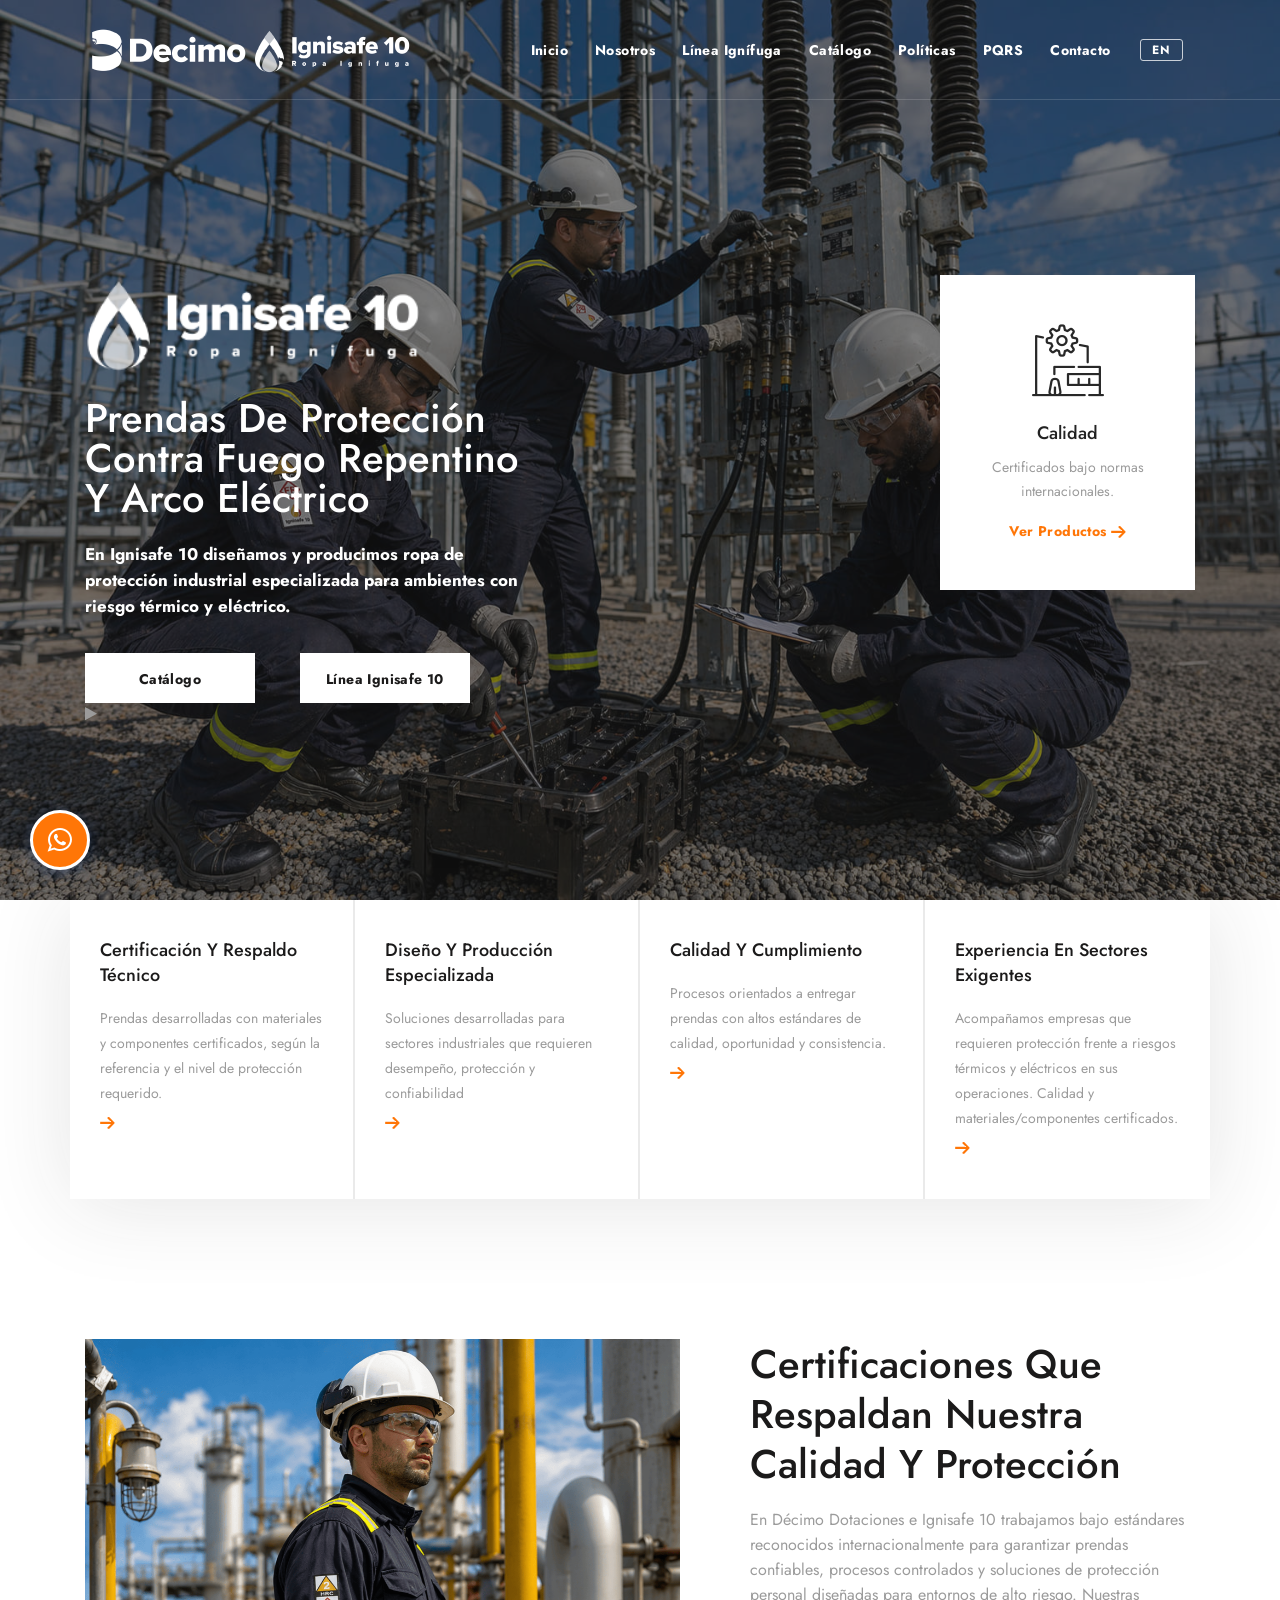
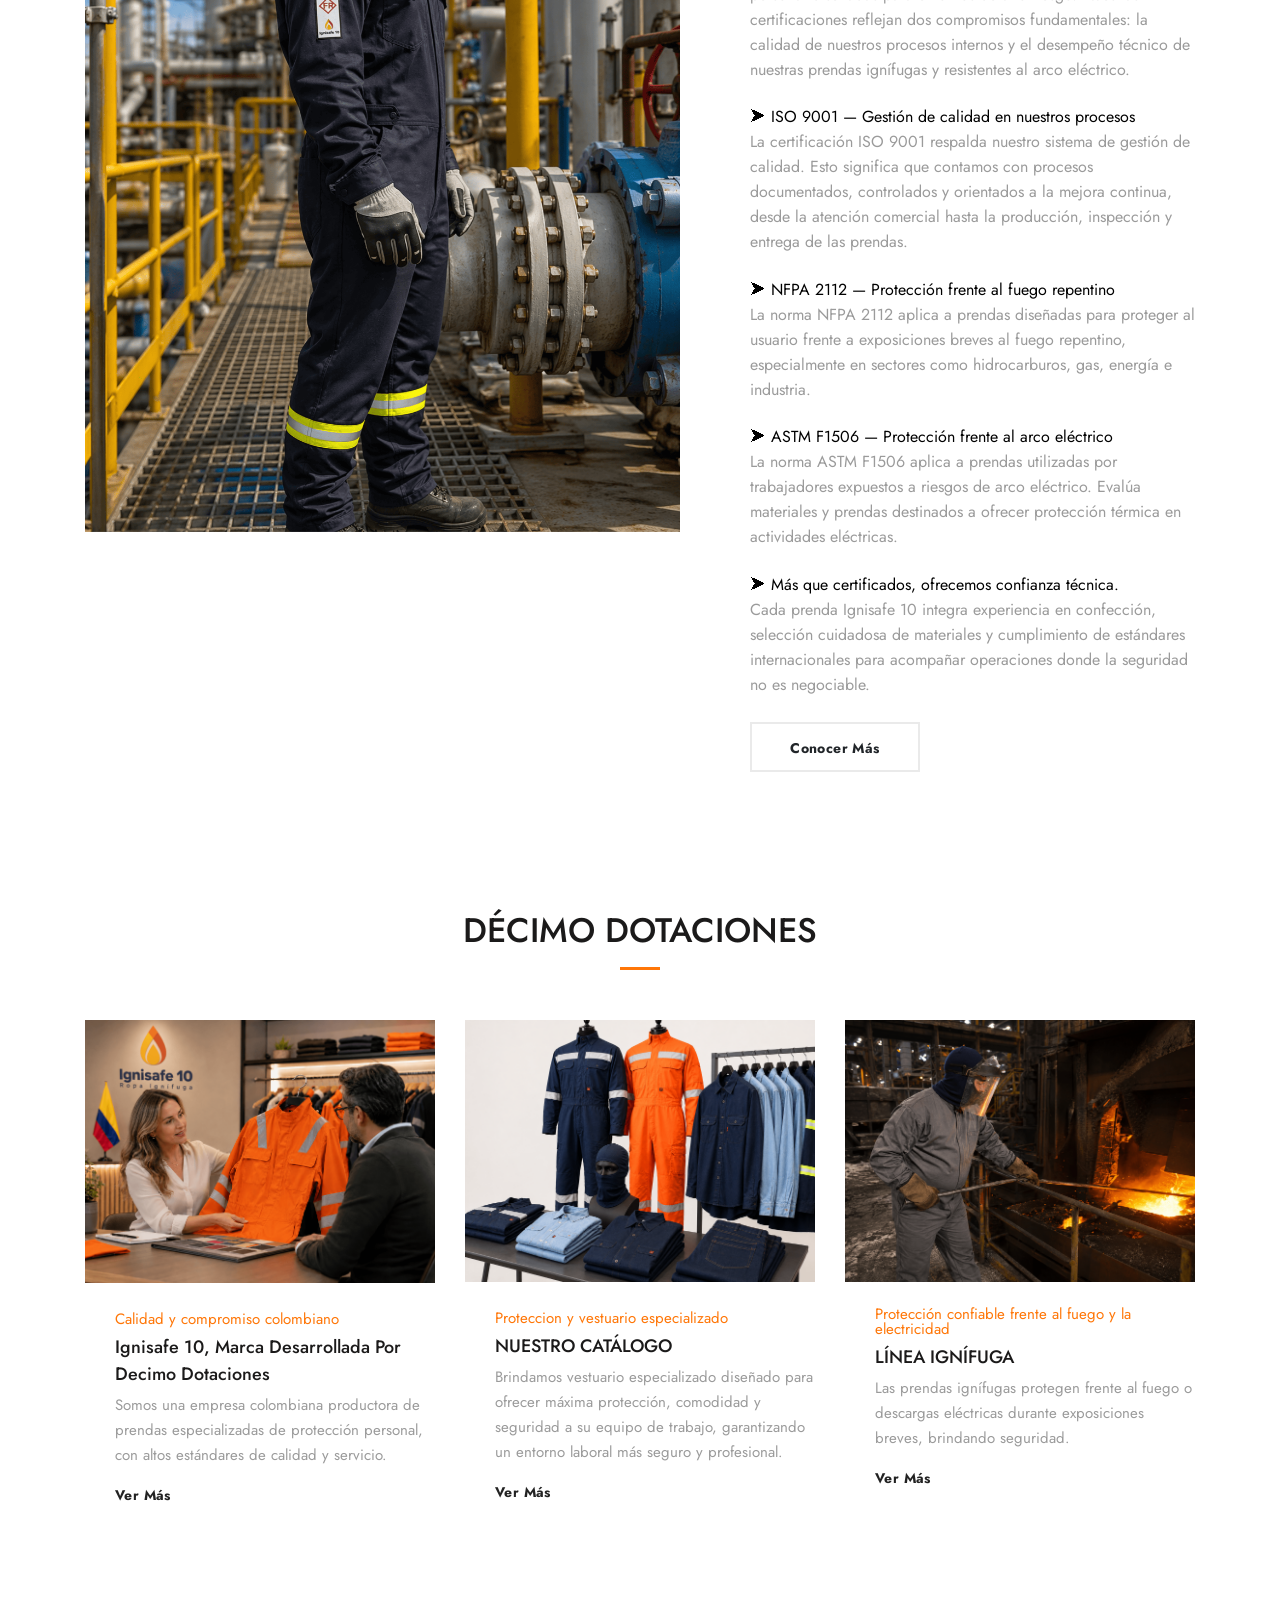
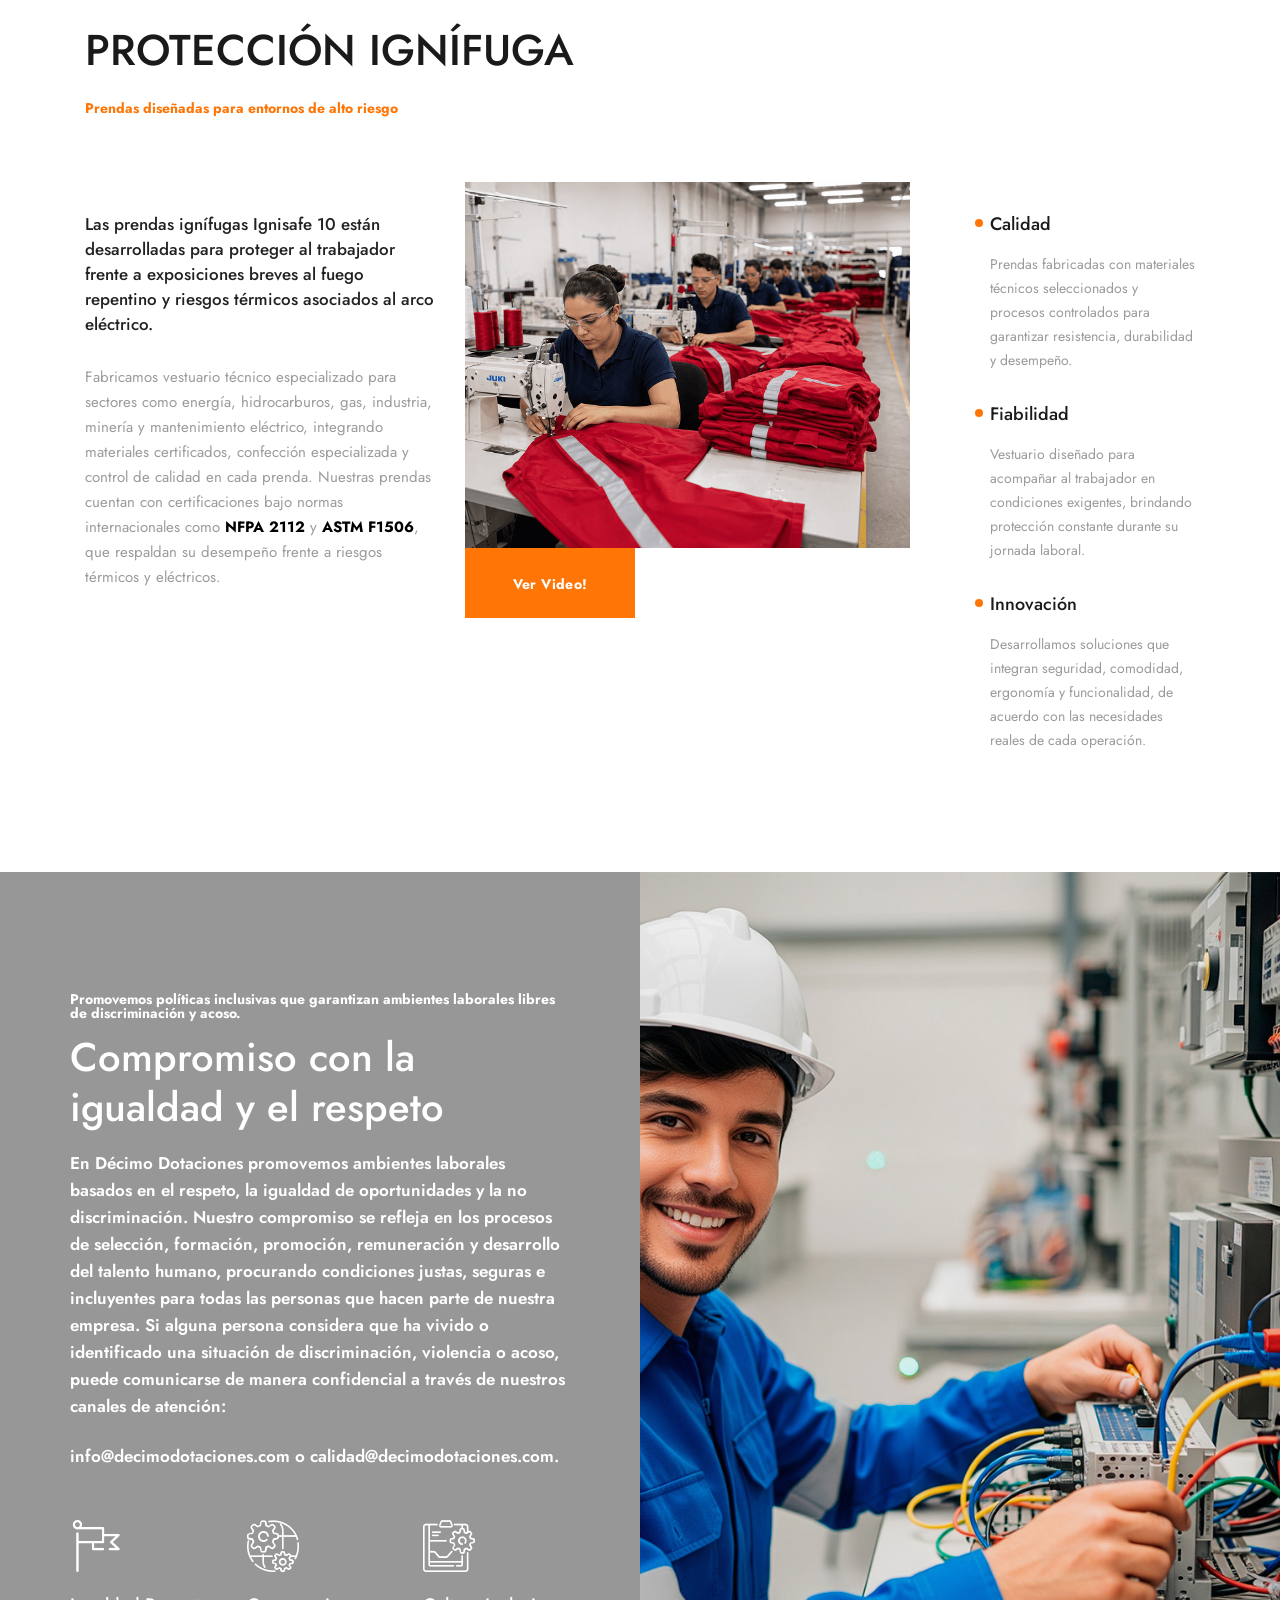
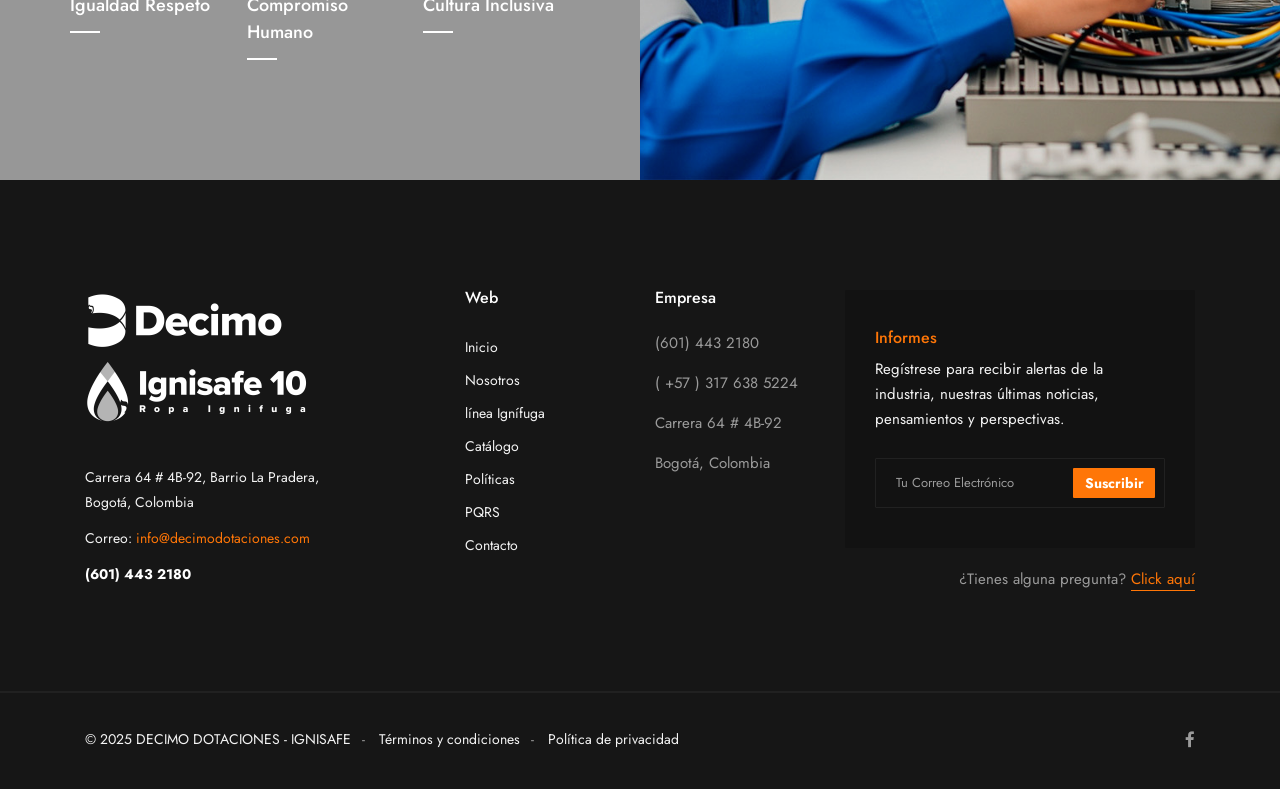
==== index.html @ 47977b0b "first element" ====
<!DOCTYPE html>
<html lang="es">

<head>
  <meta charset="UTF-8" />
  <meta name="viewport" content="width=device-width, initial-scale=1.0" />
  <meta http-equiv="X-UA-Compatible" content="ie=edge" />
  <meta name="description" content="Industic - Factory and Manufacturing Html Template">
  <link href="assets/images/favicon/favicon.png" rel="icon">
  <title>Décimo Dotaciones - Inicio</title>
  <link rel="stylesheet"
    href="https://fonts.googleapis.com/css?family=Roboto:400,500,700%7cRubik:400,500,700&display=swap">
  <link rel="stylesheet" href="assets/css/libraries.css">
  <link rel="stylesheet" href="assets/css/style.css">
</head>

<body>
  <div class="wrapper">
    <!-- =========================
        Header
    =========================== -->
    <header id="header" class="header header-transparent">
      <nav class="navbar navbar-expand-lg sticky-navbar">
        <div class="container">
          <a class="navbar-brand" href="index.html">
            <img src="assets/images/logo/logo-light.png" class="logo-light" alt="logo">
            <img src="assets/images/logo/logo-dark.png" class="logo-dark" alt="logo">
          </a>
          <button class="navbar-toggler" type="button">
            <span class="menu-lines"><span></span></span>
          </button>
          <div class="collapse navbar-collapse" id="mainNavigation">
            <ul class="navbar-nav ml-auto">
              <li class="nav__item">
                <a href="index.html" class="nav__item-link" data-i18n="nav.home">Inicio</a>
              </li>
              <li class="nav__item">
                <a href="nosotros.html" class="nav__item-link" data-i18n="nav.about">Nosotros</a>
              </li>
              <li class="nav__item">
                <a href="linea-ignifuga.html" class="nav__item-link" data-i18n="nav.flame">línea Ignífuga</a>
              </li>
              <li class="nav__item">
                <a href="catalogo.html" class="nav__item-link" data-i18n="nav.catalog">Catálogo</a>
              </li>
              <li class="nav__item">
                <a href="politicas-empresariales.html" class="nav__item-link" data-i18n="nav.policies">Políticas</a>
              </li>
              <li class="nav__item">
                <a href="https://docs.google.com/forms/d/e/1FAIpQLSfFGwjCG1T_JQYt4kFtrGWhm8Ot8-St2_dMyABzKSEfCnntng/viewform"
                  class="nav__item-link" target="_blank">PQRS</a>
              </li>
              <li class="nav__item">
                <a href="contacto.html" class="nav__item-link" data-i18n="nav.contact">Contacto</a>
              </li>
            </ul><!-- /.navbar-nav -->
            <div class="navbar-modules">
              <ul class="list-unstyled d-flex align-items-center modules__btns-list">
                <li class="lang-switcher">
                  <button class="btn-lang" id="langBtnEn" onclick="setLang('en')">EN</button>
                  <button class="btn-lang" id="langBtnEs" onclick="setLang('es')">ES</button>
                </li>
              </ul><!-- /.modules-wrapper -->
            </div><!-- /.navbar-modules -->
          </div><!-- /.navbar-collapse -->
        </div><!-- /.container -->
      </nav><!-- /.navabr -->
    </header><!-- /.Header -->

    <!-- ============================
        Slider
    ============================== -->
    <section id="slider1" class="slider slider-1">
      <div class="carousel owl-carousel carousel-arrows" data-slide="1" data-slide-md="1" data-slide-sm="1"
        data-autoplay="true" data-nav="true" data-dots="false" data-space="0" data-loop="true" data-speed="3000"
        data-transition="fade" data-animate-out="fadeOut" data-animate-in="fadeIn">
        <div class="slide-item align-v-h bg-overlay">
          <div class="bg-img"><img src="assets/images/page-titles/fondosweb-02.jpg.jpeg" alt="slide img"></div>
          <div class="container">
            <div class="row">
              <div class="col-sm-12 col-md-12 col-lg-8 col-xl-5">
                <img src="assets/images/logo/ignisafe-light.png"
                  style="width: 90%; height: auto; margin-bottom: 20px; margin-left: -30px;">
                <div class="slide__content">
                  <h2 class="slide__title" style="font-size:40px; line-height: 40px;" data-i18n="index.slide1.title">
                    Prendas de protección contra fuego repentino y arco eléctrico</h2>
                  <p class="slide__desc" data-i18n="index.slide1.desc">En Ignisafe 10 diseñamos y producimos ropa de
                    protección industrial especializada para ambientes con riesgo térmico y eléctrico.</p>
                  <a href="catalogo.html" class="btn btn__white mr-40" data-i18n="index.slide1.catalog">Ver Catálogo</a>
                  <a href="linea-ignifuga.html" class="btn btn__white mr-40" data-i18n="">línea Ignisafe 10</a>
                  <div class="video__player">
                    <span class="video__player-animation"></span>
                    <span class="video__player-animation video__player-animation-2"></span>
                    <span class="video__player-animation video__player-animation-3"></span>
                    <i class="fa fa-play"></i>
                  </div>
                  </a>
                </div><!-- /.slide-content -->
              </div><!-- /.col-xl-5 -->
              <div class="col-sm-12 col-md-12 col-lg-4 col-xl-3 offset-xl-4">
                <div class="slider__panel d-none d-lg-block">
                  <div class="slider__panel-icon">
                    <i class="icon-manufacturing-plant"></i>
                  </div>
                  <h3 class="slider__panel-title" data-i18n="index.slide1.panel.title">Calidad</h3>
                  <p class="slider__panel-desc" data-i18n="index.slide1.panel.desc">Certificados bajo normas
                    internacionales.
                  </p>
                  <a href="catalogo.html" class="btn btn__primary btn__link">
                    <span data-i18n="index.slide1.panel.btn">Ver Productos</span>
                    <i class="icon-arrow-right2"></i>
                  </a>
                </div><!-- /.slider-panel -->
              </div><!-- /.col-xl-5 -->
            </div><!-- /.row -->
          </div><!-- /.container -->
        </div><!-- /.slide-item -->
        <div class="slide-item align-v-h bg-overlay">
          <div class="bg-img"><img src="assets/images/sliders/2.jpeg" alt="slide img"></div>
          <div class="container">
            <div class="row">
              <div class="col-sm-12 col-md-12 col-lg-8 col-xl-5">
                <div class="slide__content">
                  <h2 class="slide__title" style="font-size:40px; line-height: 40px;" data-i18n="index.slide2.title">
                    Ignisafe 10, marca especializada en protección industrial</h2>
                  <p class="slide__desc" data-i18n="index.slide2.desc">Décimo Dotaciones desarrolla, a través de
                    Ignisafe 10, prendas de protección contra fuego repentino y arco eléctrico para sectores
                    industriales de alta exigencia. (Prendas certificadas para entornos de alto riesgo, la combinación
                    ideal entre confort y protección.)</p>
                  <a href="catalogo.html" class="btn btn__white mr-40" data-i18n="index.slide2.catalog">Catálogo</a>
                </div><!-- /.slide-content -->
              </div><!-- /.col-xl-5 -->
              <div class="col-sm-12 col-md-12 col-lg-4 col-xl-3 offset-xl-4">
                <div class="slider__panel d-none d-lg-block">
                  <div class="slider__panel-icon">
                    <i class="icon-wheel"></i>
                  </div>
                  <h3 class="slider__panel-title" data-i18n="index.slide2.panel.title">Normativas</h3>
                  <p class="slider__panel-desc" data-i18n="index.slide2.panel.desc">NFPA 2112, NFPA 2113 y ASTM F1506.
                  </p>
                  <a href="nosotros.html" class="btn btn__primary btn__link">
                    <span data-i18n="index.slide2.panel.btn">Conocer Más</span>
                    <i class="icon-arrow-right2"></i>
                  </a>
                </div><!-- /.slider-panel -->
              </div><!-- /.col-xl-5 -->
            </div><!-- /.row -->
          </div><!-- /.container -->
        </div><!-- /.slide-item -->
        <div class="slide-item align-v-h bg-overlay">
          <div class="bg-img"><img src="assets/images/sliders/3.jpeg" alt="slide img"></div>
          <div class="container">
            <div class="row">
              <div class="col-sm-12 col-md-12 col-lg-8 col-xl-5">
                <div class="slide__content">
                  <h2 class="slide__title" style="font-size:40px; line-height: 40px; text-transform: none;"
                    data-i18n="index.slide3.title">Protección certificada, diseño especializado, calidad y confianza
                  </h2>
                  <p class="slide__desc" data-i18n="index.slide3.desc">Desarrollamos prendas de protección industrial
                    con enfoque en seguridad, confort, durabilidad y cumplimiento para operaciones con riesgo térmico y
                    eléctrico.</p>
                  <a href="catalogo.html" class="btn btn__primary mr-40" data-i18n="index.slide3.catalog">Catálogo</a>
                </div><!-- /.slide-content -->
              </div><!-- /.col-xl-5 -->
              <div class="col-sm-12 col-md-12 col-lg-4 col-xl-3 offset-xl-4">
                <div class="slider__panel d-none d-lg-block">
                  <div class="slider__panel-icon">
                    <i class="icon-container"></i>
                  </div>
                  <h3 class="slider__panel-title" data-i18n="index.slide3.panel.title">Confort</h3>
                  <p class="slider__panel-desc" data-i18n="index.slide3.panel.desc">Seguridad y comodidad en cada uso
                  </p>
                  <a href="catalogo.html" class="btn btn__primary btn__link">
                    <span data-i18n="index.slide3.panel.btn">Ver Productos</span>
                    <i class="icon-arrow-right2"></i>
                  </a>
                </div><!-- /.slider-panel -->
              </div><!-- /.col-xl-5 -->
            </div><!-- /.row -->
          </div><!-- /.container -->
        </div><!-- /.slide-item -->
      </div><!-- /.carousel -->
    </section><!-- /.slider -->

    <!-- ===========================
      Features Layout 2
    ============================= -->
    <section id="featuresLayout2" class="features features-Layout2 pt-0 pb-120">
      <div class="container">
        <div class="row features-wrap">
          <!-- feature item #1 -->
          <div class="col-sm-12 col-md-6 col-lg-3 feature-item">
            <div class="feature__content">
              <h4 class="feature__title" data-i18n="index.feat1.title">Certificación y respaldo técnico</h4>
              <p class="feature__desc" data-i18n="index.feat1.desc">Prendas desarrolladas con materiales y componentes
                certificados, según la referencia y el nivel de protección requerido.</p>
              <a href="catalogo.html" class="feature__link"> <i class="icon-arrow-right2"></i></a>
            </div><!-- /.feature-content -->
          </div><!-- /.col-lg-3 -->
          <!-- feature item #2 -->
          <div class="col-sm-12 col-md-6 col-lg-3 feature-item">
            <div class="feature__content">
              <h4 class="feature__title" data-i18n="index.feat2.title">Diseño y producción especializada</h4>
              <p class="feature__desc" data-i18n="index.feat2.desc">Soluciones desarrolladas para sectores industriales
                que requieren desempeño, protección y confiabilidad.</p>
              <a href="catalogo.html" class="feature__link"> <i class="icon-arrow-right2"></i></a>
            </div><!-- /.feature-content -->
          </div><!-- /.col-lg-3 -->
          <!-- feature item #3 -->
          <div class="col-sm-12 col-md-6 col-lg-3 feature-item">
            <div class="feature__content">
              <h4 class="feature__title" data-i18n="index.feat3.title">Calidad y cumplimiento</h4>
              <p class="feature__desc" data-i18n="index.feat3.desc">Procesos orientados a entregar prendas con altos
                estándares de calidad, oportunidad y consistencia.</p>
              <a href="catalogo.html" class="feature__link"> <i class="icon-arrow-right2"></i></a>
            </div><!-- /.feature-content -->
          </div><!-- /.col-lg-3 -->
          <!-- feature item #4 -->
          <div class="col-sm-12 col-md-6 col-lg-3 feature-item">
            <div class="feature__content">
              <h4 class="feature__title" data-i18n="index.feat4.title">Experiencia en sectores exigentes</h4>
              <p class="feature__desc" data-i18n="index.feat4.desc">Acompañamos empresas que requieren protección frente
                a riesgos térmicos y eléctricos en sus operaciones. Esto aterriza exactamente tu intención de resaltar
                experiencia, diseño especializado, calidad y materiales/componentes certificados.</p>
              <a href="catalogo.html" class="feature__link"> <i class="icon-arrow-right2"></i></a>
            </div><!-- /.feature-content -->
          </div><!-- /.col-lg-3 -->
        </div><!-- /.row -->
      </div><!-- /.container -->
    </section><!-- /.Features Layout 2 -->

    <!-- ========================
      About 1
    =========================== -->
    <section id="about1" class="about about-1 pt-20 pb-0">
      <div class="container">
        <div class="row">
          <div class="col-sm-12 col-md-12 col-lg-7">
            <div class="carousel-wrap">
              <div class="carousel owl-carousel carousel-arrows" data-slide="1" data-slide-md="1" data-slide-sm="1"
                data-autoplay="false" data-nav="false" data-dots="false" data-space="0" data-loop="false"
                data-speed="0">
                <img src="assets/images/about/1.png" alt="about img" class="img-fluid">
              </div><!-- /.carousel -->
            </div>
          </div><!-- /.col-lg-7 -->
          <div class="col-sm-12 col-md-12 col-lg-5">
            <div class="heading heading-2">
              <h2 class="heading__title">Certificaciones que respaldan nuestra calidad y protección</h2>
              <p class="heading__desc"> En Décimo Dotaciones e Ignisafe 10 trabajamos bajo estándares reconocidos
                internacionalmente para garantizar prendas confiables, procesos controlados y soluciones de protección
                personal diseñadas para entornos de alto riesgo.
                Nuestras certificaciones reflejan dos compromisos fundamentales:
                la calidad de nuestros procesos internos y el desempeño técnico de nuestras prendas ignífugas y
                resistentes al arco eléctrico.</p>
              <br>
              <b>
                <p class="heading__desc" style="color: black;">⮞ ISO 9001 — Gestión de calidad en nuestros procesos</p>
              </b>
              <p class="heading__desc">La certificación ISO 9001 respalda nuestro sistema de gestión de calidad. Esto
                significa que contamos con procesos documentados, controlados y orientados a la mejora continua, desde
                la atención comercial hasta la producción, inspección y entrega de las prendas.</p>
              <br>
              <b>
                <p class="heading__desc" style="color: black;">⮞ NFPA 2112 — Protección frente al fuego repentino</p>
              </b>
              <p class="heading__desc">La norma NFPA 2112 aplica a prendas diseñadas para proteger al usuario frente a
                exposiciones breves al fuego repentino, especialmente en sectores como hidrocarburos, gas, energía e
                industria.</p>
              <br>
              <b>
                <p class="heading__desc" style="color: black;">⮞ ASTM F1506 — Protección frente al arco eléctrico</p>
              </b>
              <p class="heading__desc">La norma ASTM F1506 aplica a prendas utilizadas por trabajadores expuestos a
                riesgos de arco eléctrico. Evalúa materiales y prendas destinados a ofrecer protección térmica en
                actividades eléctricas.</p>
              <br>
              <b>
                <p class="heading__desc" style="color: black;">⮞ Más que certificados, ofrecemos confianza técnica.</p>
              </b>
              <p class="heading__desc">Cada prenda Ignisafe 10 integra experiencia en confección, selección cuidadosa de
                materiales y cumplimiento de estándares internacionales para acompañar operaciones donde la seguridad no
                es negociable.</p>
            </div><!-- /heading -->
            <a href="nosotros.html" class="btn btn__default btn__bordered" data-i18n="index.about1.btn">Conocer Más</a>
          </div><!-- /.col-lg-5 -->
        </div><!-- /.row -->
      </div><!-- /.container -->
    </section><!-- /.About 1 -->

    <!-- ======================
      Blog Grid
    ========================= -->
    <section id="blogGrid" class="blog blog-grid pt-140 pb-70">
      <div class="container">
        <div class="row">
          <div class="col-sm-12 col-md-12 col-lg-6 offset-lg-3">
            <div class="heading text-center mb-50">
              <h2 class="heading__title">DÉCIMO DOTACIONES</h2>
              <div class="divider__line divider__theme divider__center mb-0"></div>
            </div><!-- /.heading -->
          </div><!-- /.col-lg-6 -->
        </div><!-- /.row-->
        <div class="row">
          <!-- Blog Item #1 -->
          <div class="col-sm-12 col-md-6 col-lg-4">
            <div class="blog-item">
              <div class="blog__img">
                <a href="nosotros.html">
                  <img src="assets/images/blog/grid/02.png" alt="blog image">
                </a>
              </div><!-- /.entry-img -->
              <div class="blog__content">
                <div class="blog__meta">
                  <div class="blog__meta-cat">
                    <a href="nosotros.html" data-i18n="index.blog1.cat">Calidad y compromiso colombiano</a>
                  </div><!-- /.blog-meta-cat -->
                </div><!-- /.blog-meta -->
                <h4 class="blog__title"><a href="nosotros.html" data-i18n="index.blog1.title">SOBRE NOSOTROS</a></h4>
                <p class="blog__desc" data-i18n="index.blog1.desc">Somos una empresa colombiana productora de prendas
                  especializadas de protección
                  personal, con altos estándares de calidad y servicio.</p>
                <a href="nosotros.html" class="btn btn__secondary btn__link">
                  <span data-i18n="index.blog1.btn">Ver Más</span>
                  <i class="icon-arrow-right2"></i>
                </a>
              </div><!-- /.entry-content -->
            </div><!-- /.blog-item -->
          </div><!-- /.col-lg-4 -->
          <!-- Blog Item #2 -->
          <div class="col-sm-12 col-md-6 col-lg-4">
            <div class="blog-item">
              <div class="blog__img">
                <a href="catalogo.html">
                  <img src="assets/images/blog/grid/03.png" alt="blog image">
                </a>
              </div><!-- /.entry-img -->
              <div class="blog__content">
                <div class="blog__meta">
                  <div class="blog__meta-cat">
                    <a href="catalogo.html" data-i18n="index.blog2.cat">Ofertas del Mes en Protección y Vestuario</a>
                  </div><!-- /.blog-meta-cat -->
                </div><!-- /.blog-meta -->
                <h4 class="blog__title"><a href="catalogo.html" data-i18n="index.blog2.title">NUESTRO CATÁLOGO</a></h4>
                <p class="blog__desc" data-i18n="index.blog2.desc">Conoce nuestros productos del mes. Encuentra grandes
                  descuentos para tus equipos
                  de protección y vestuario.</p>
                <a href="catalogo.html" class="btn btn__secondary btn__link">
                  <span data-i18n="index.blog2.btn">Ver Más</span>
                  <i class="icon-arrow-right2"></i>
                </a>
              </div><!-- /.entry-content -->
            </div><!-- /.blog-item -->
          </div><!-- /.col-lg-4 -->
          <!-- Blog Item #3 -->
          <div class="col-sm-12 col-md-6 col-lg-4">
            <div class="blog-item">
              <div class="blog__img">
                <a href="linea-ignifuga.html">
                  <img src="assets/images/blog/grid/01.png" alt="blog image">
                </a>
              </div><!-- /.entry-img -->
              <div class="blog__content">
                <div class="blog__meta">
                  <div class="blog__meta-cat">
                    <a href="linea-ignifuga.html" data-i18n="index.blog3.cat">Protección confiable frente al fuego y la
                      electricidad</a>
                  </div><!-- /.blog-meta-cat -->
                </div><!-- /.blog-meta -->
                <h4 class="blog__title"><a href="linea-ignifuga.html" data-i18n="index.blog3.title">LÍNEA IGNÍFUGA</a>
                </h4>
                <p class="blog__desc" data-i18n="index.blog3.desc">Las prendas ignífugas protegen frente al fuego o
                  descargas eléctricas durante
                  exposiciones breves, brindando seguridad.</p>
                <a href="linea-ignifuga.html" class="btn btn__secondary btn__link">
                  <span data-i18n="index.blog3.btn">Ver Más</span>
                  <i class="icon-arrow-right2"></i>
                </a>
              </div><!-- /.entry-content -->
            </div><!-- /.blog-item -->
          </div><!-- /.col-lg-4 -->
        </div><!-- /.row-->
      </div><!-- /.container -->
    </section><!-- /.blog Grid -->

    <!-- ========================
      About 2
    =========================== -->
    <section id="about2" class="about about-2 pt-0 pb-90">
      <div class="container">
        <div class="row">
          <div class="col-sm-12 col-md-12 col-lg-12 col-xl-9 offset-xl-1 " style="margin-left: 0px !important;">
            <div class="heading heading-3 mb-50">
              <h2 class="heading__title" data-i18n="index.about2.title">PROTECCIÓN IGNÍFUGA​</h2>
              <span class="heading__subtitle">Prendas diseñadas para entornos de alto riesgo</span>
            </div><!-- /heading -->
          </div><!-- /.col-lg-9 -->
        </div><!-- /.row -->
        <div class="row">
          <div class="col-sm-12 col-md-12 col-lg-4">
            <div class="about__text mt-30">
              <p>Las prendas ignífugas Ignisafe 10 están desarrolladas para proteger al trabajador frente a exposiciones
                breves al fuego repentino y riesgos térmicos asociados al arco eléctrico.</p>
              <p>Fabricamos vestuario técnico especializado para sectores como energía, hidrocarburos, gas, industria,
                minería y mantenimiento eléctrico, integrando materiales certificados, confección especializada y
                control de calidad en cada prenda. Nuestras prendas cuentan con certificaciones bajo normas
                internacionales como <span style="color: black; font-weight: 700;">NFPA 2112</span> y <span span
                  style="color: black; font-weight: 700;">ASTM F1506</span>, que respaldan su desempeño frente a riesgos
                térmicos y eléctricos.</p>
            </div>
          </div><!-- /.col-lg-4 -->
          <div class="col-sm-12 col-md-8 col-lg-5">
            <div class="about__img">
              <img src="assets/images/about/3.png" alt="about" class="img-fluid">
              <a href="https://www.youtube.com/watch?v=_6B--K61w0I" class="btn btn__primary popup-video">
                <span data-i18n="index.about2.video">Ver Video!</span>
              </a>
            </div><!-- /.about-img -->
          </div><!-- /.col-lg-5 -->
          <div class="col-sm-12 col-md-12 col-lg-3">
            <div class="features-list features-list-layout1 mt-30">
              <div class="feature-item feature-list-item">
                <div class="feature__content">
                  <h4 class="feature__title" data-i18n="index.about2.qual.title">Calidad</h4>
                  <p class="feature__desc">Prendas fabricadas con materiales técnicos seleccionados y procesos
                    controlados para garantizar resistencia, durabilidad y desempeño.</p>
                </div><!-- /.feature-content -->
              </div><!-- /.feature-item -->
              <div class="feature-item feature-list-item">
                <div class="feature__content">
                  <h4 class="feature__title" data-i18n="index.about2.rel.title">Fiabilidad</h4>
                  <p class="feature__desc">Vestuario diseñado para acompañar al trabajador en condiciones exigentes,
                    brindando protección constante durante su jornada laboral.</p>
                </div><!-- /.feature-content -->
              </div><!-- /.feature-item -->
              <div class="feature-item feature-list-item">
                <div class="feature__content">
                  <h4 class="feature__title" data-i18n="index.about2.inn.title">Innovación</h4>
                  <p class="feature__desc">Desarrollamos soluciones que integran seguridad, comodidad, ergonomía y
                    funcionalidad, de acuerdo con las necesidades reales de cada operación.</p>
                </div><!-- /.feature-content -->
              </div><!-- /.feature-item -->
            </div>
          </div><!-- /.col-lg-3 -->
        </div><!-- /.row -->
      </div><!-- /.container -->
    </section><!-- /.About 2 -->

    <!-- ========================
        Services Layout 3
    =========================== -->

    <!-- =========================
       Banner 2
      =========================== -->
    <section id="banner2" class="banner banner-2 fancybox-white p-0">
      <div class="container-fluid">
        <div class="row">
          <div class="col-sm-12 col-md-12 col-lg-6 inner-padding  bg-overlay bg-overlay-theme bg-parallax">
            <div class="bg-img"><img src="assets/images/backgrounds/2.jpg" alt="background"></div>
            <div class="heading heading-2 mb-50">
              <span class="heading__subtitle color-white" data-i18n="index.banner2.subtitle">Promovemos políticas
                inclusivas que garantizan ambientes
                laborales libres de discriminación y acoso.</span>
              <style>
                .solo-primera-mayuscula {
                  text-transform: lowercase;
                }

                .solo-primera-mayuscula::first-letter {
                  text-transform: uppercase;
                }
              </style>

              <h3 class="heading__title color-white solo-primera-mayuscula" data-i18n="index.banner2.title">
                Compromiso con la Igualdad y el Respeto
              </h3>
              <p class="heading__desc color-white" data-i18n="index.banner2.desc">Promover y respetar los derechos de
                las personas y desarrollar
                políticas y prácticas que protegen a las personas de la discriminación, la violencia o el acoso de
                cualquier tipo, sigue siendo una obligación fundamental. Todas ellas se incorporan a nuestra selección,
                formación, promoción, procesos de desarrollo y remuneración. Lo invitamos a que si por algún caso usted
                conoce o quiere comunicarse con nosotros, dentro del programa se implementó un formato de denuncia de
                discriminación, este formato lo puede solicitar en los siguientes correos:</p>
              <br>
              <p class="heading__desc color-white">info@decimodotaciones.com o calidad@decimodotaciones.com.</p>
            </div><!-- /.heading -->
            <div class="row">
              <!-- fancybox item #1 -->
              <div class="col-4 col-sm-4 col-md-4 col-lg-4">
                <div class="fancybox-item">
                  <div class="fancybox__icon">
                    <i class="icon-flag"></i>
                  </div><!-- /.fancybox-icon -->
                  <div class="fancybox__content">
                    <h4 class="fancybox__title" data-i18n-html="index.banner2.fancy1">Igualdad <br> Respeto</h4>
                    <div class="divider__line divider__sm divider__white"></div>
                  </div><!-- /.fancybox-content -->
                </div><!-- /.fancybox-item -->
              </div><!-- /.col-lg-3 -->
              <!-- fancybox item #2 -->
              <div class="col-4 col-sm-4 col-md-4 col-lg-4">
                <div class="fancybox-item">
                  <div class="fancybox__icon">
                    <i class="icon-gears-1"></i>
                  </div><!-- /.fancybox-icon -->
                  <div class="fancybox__content">
                    <h4 class="fancybox__title" data-i18n-html="index.banner2.fancy2">Compromiso <br> Humano</h4>
                    <div class="divider__line divider__sm divider__white"></div>
                  </div><!-- /.fancybox-content -->
                </div><!-- /.fancybox-item -->
              </div><!-- /.col-lg-3 -->
              <!-- fancybox item #3 -->
              <div class="col-4 col-sm-4 col-md-4 col-lg-4">
                <div class="fancybox-item">
                  <div class="fancybox__icon">
                    <i class="icon-management"></i>
                  </div><!-- /.fancybox-icon -->
                  <div class="fancybox__content">
                    <h4 class="fancybox__title" data-i18n-html="index.banner2.fancy3">Cultura <br> Inclusiva</h4>
                    <div class="divider__line divider__sm divider__white"></div>
                  </div><!-- /.fancybox-content -->
                </div><!-- /.fancybox-item -->
              </div><!-- /.col-lg-3 -->
            </div><!-- /.row -->
          </div><!-- /.col-lg-6 -->
          <div class="col-sm-12 col-md-12 col-lg-6 bg-overlay bg-overlay-4">
            <div class="bg-img">
              <img src="assets/images/banners/1.jpg" alt="background">
            </div><!-- /.col-lg-6 -->
          </div><!-- /.col-lg-6 -->
        </div><!-- /.row -->
      </div><!-- /.container -->
    </section><!-- /. Banner 2 -->

    <!-- ========================
      Footer
    ========================== -->
    <footer id="footer" class="footer footer-1">
      <div class="footer-top">
        <div class="container">
          <div class="row">
            <div class="col-sm-12 col-md-12 col-lg-4 footer__widget footer__widget-about  mb-30">
              <div class="footer__widget-content">
                <img src="assets/images/logo/logo-footer.png" alt="logo">
                <p>Carrera 64 # 4B-92, Barrio La Pradera, <br>Bogotá, Colombia</p>
                <p><span data-i18n="footer.emailLabel">Correo:</span> <a
                    href="mailto:info@decimodotaciones.com">info@decimodotaciones.com</a></p>
                <p><a href="tel:002010612457410" class="font-weight-bold color-white">(601) 443 2180</a></p>
              </div>
            </div><!-- /.col-lg-4 -->
            <div class="col-6 col-sm-6 col-md-3 col-lg-2 footer__widget footer__widget-nav">
              <h6 class="footer__widget-title" data-i18n="footer.web">Web</h6>
              <div class="footer__widget-content">
                <nav>
                  <ul class="list-unstyled">
                    <li><a href="index.html" data-i18n="nav.home">Inicio</a></li>
                    <li><a href="nosotros.html" data-i18n="nav.about">Nosotros</a></li>
                    <li><a href="linea-ignifuga.html" data-i18n="nav.flame">Línea Ignífuga</a></li>
                    <li><a href="catalogo.html" data-i18n="nav.catalog">Catálogo</a></li>
                    <li><a href="politicas-empresariales.html" data-i18n="nav.policies">Políticas</a></li>
                    <li><a
                        href="https://docs.google.com/forms/d/e/1FAIpQLSfFGwjCG1T_JQYt4kFtrGWhm8Ot8-St2_dMyABzKSEfCnntng/viewform"
                        target="_blank">PQRS</a></li>
                    <li><a href="contacto.html" data-i18n="nav.contact">Contacto</a></li>
                  </ul>
                </nav>
              </div><!-- /.footer-widget-content -->
            </div><!-- /.col-lg-2 -->
            <div class="col-6 col-sm-6 col-md-3 col-lg-2 footer__widget footer__widget-nav">
              <h6 class="footer__widget-title" data-i18n="footer.company">Empresa</h6>
              <div class="footer__widget-content">
                <nav>
                  <ul class="list-unstyled">
                    <li>
                      <p>(601) 443 2180</p>
                    </li>
                    <li>
                      <p>( +57 ) 317 638 5224</p>
                    </li>
                    <li>
                      <p>Carrera 64 # 4B-92</p>
                    </li>
                    <li>
                      <p>Bogotá, Colombia</p>
                    </li>
                  </ul>
                </nav>
              </div><!-- /.footer-widget-content -->
            </div><!-- /.col-lg-2 -->
            <div class="col-12 col-sm-12 col-md-6 col-lg-4 footer__widget footer__widget-newsletter">
              <div class="footer__widget-content">
                <h6 class="footer__widget-title" data-i18n="footer.reports">Informes</h6>
                <p data-i18n="footer.newsletter.desc">Regístrese para recibir alertas de la industria, nuestras últimas
                  noticias, pensamientos y
                  perspectivas.</p>
                <form class="widget__newsletter-form">
                  <div class="form-group mb-0">
                    <input type="text" class="form-control" data-i18n-placeholder="footer.newsletter.email"
                      placeholder="Tu Correo Electrónico ">
                    <button type="submit" class="btn btn__primary btn__hover2"
                      data-i18n="footer.newsletter.btn">Suscribir</button>
                  </div>
                </form>
              </div><!-- /.footer-widget-content -->
              <div class="text-right mt-20">
                <span class="footer__contact-link"><span data-i18n="footer.question">¿Tienes alguna pregunta?</span>
                  <a href="contacto.html" data-i18n="footer.clickHere">Click aquí</a>
                </span>
              </div>
            </div><!-- /.col-lg-4 -->
          </div><!-- /.row -->
        </div><!-- /.container -->
      </div><!-- /.footer-top -->
      <div class="footer-bottom">
        <div class="container">
          <div class="row">
            <div class="col-sm-12 col-md-9 col-lg-9">
              <div class="footer__copyright">
                <nav>
                  <ul class="list-unstyled footer__copyright-links d-flex flex-wrap">
                    <li>
                      <a href="index.html">
                        &copy; 2025 DECIMO DOTACIONES - IGNISAFE <span class="color-theme"></span>
                      </a>
                    </li>
                    <li><a href="politicas-empresariales.html" data-i18n="footer.terms">Términos y condiciones </a></li>
                    <li><a href="politicas-empresariales.html" data-i18n="footer.privacy">Política de privacidad</a>
                    </li>
                  </ul>
                </nav>

              </div><!-- /.Footer-copyright -->
            </div><!-- /.col-lg-6 -->
            <div class="col-sm-12 col-md-3 col-lg-3 d-flex align-items-center">
              <div class="social__icons justify-content-end w-100">
                <a href="https://www.facebook.com/decimodotaciones" target="_blank"><i class="fa fa-facebook"></i></a>
              </div><!-- /.social-icons -->
            </div><!-- /.col-lg-6 -->
          </div><!-- /.row -->
        </div><!-- /.Footer-bottom -->
      </div><!-- /.container -->
    </footer><!-- /.Footer -->
    <button id="scrollTopBtn"><i class="fa fa-long-arrow-up"></i></button>

    <div class="module__search-container">
      <i class="fa fa-times close-search"></i>
      <form class="module__search-form">
        <input type="text" class="search__input" placeholder="Type Words Then Enter">
        <button class="module__search-btn"><i class="fa fa-search"></i></button>
      </form>
    </div><!-- /.module-search-container -->

    <!-- WhatsApp Floating Button -->
    <a href="https://wa.me/573176385224" class="whatsapp-float" target="_blank" rel="noopener noreferrer"
      aria-label="Contáctanos por WhatsApp">
      <div class="whatsapp-float__btn">
        <i class="fa fa-whatsapp"></i>
      </div>
      <span class="whatsapp-float__label">¡Escríbenos!</span>
    </a>

  </div><!-- /.wrapper -->

  <script src="assets/js/jquery-3.3.1.min.js"></script>
  <script src="assets/js/plugins.js"></script>
  <script src="assets/js/i18n.js"></script>
  <script src="assets/js/main.js"></script>
</body>

</html>
---- assets/css/style.css ----
/*---------------------------
      Table of Contents
    -------------------------

    01- Global Styles
    02- Helper Classes
    03- Background & Colors
    04- Typography
    05- page title 
    06- Buttons
    07- Forms
    08- Tabs
    09- Icons
    10- Breadcrumb
    11- Pagination
    12- Lists
    13- Header & Navbar 
    14- Accordions
    15- Banners
    16- Dividers
    17- Footer
    18- Request quote
    19- Carousel
    20- Slider
    21- Video
    22- Features
    23- Fancybox
    24- Projects
    25- Team
    26- Testimonials
    27- Clients
    28- Blog
    29- Contact
    30- Pricing
    31- Counters
    32- Sidebar
    33- About
    34- Banners
    35- Careers
    36- Maps

----------------------------*/
/*--------------------------
      Global Styles
---------------------------*/
@import url('https://fonts.googleapis.com/css2?family=Jost:ital,wght@0,100..900;1,100..900&display=swap');

html,
body {
  overflow-x: hidden;
}

body {
  background-color: #ffffff;
  font-family: "Jost", sans-serif;
  font-size: 15px;
  font-weight: 400;
  color: #9b9b9b;
  -webkit-font-smoothing: antialiased;
  -moz-osx-font-smoothing: grayscale;
}

::selection {
  background-color: #ff7607;
  color: #ffffff;
}

a {
  color: #ff7607;
  -webkit-transition: color 0.3s ease;
  -moz-transition: color 0.3s ease;
  -ms-transition: color 0.3s ease;
  -o-transition: color 0.3s ease;
  transition: color 0.3s ease;
}

a:hover {
  color: #a04800;
  text-decoration: none;
}

section {
  position: relative;
  padding: 100px 0;
}

img {
  max-width: 100%;
}

/*-------------------------
     RESET Default Styles
 --------------------------*/
*,
p,
h1,
h2,
h3,
h4,
h5,
h6,
ul,
ol,
li {
  margin: 0;
  padding: 0;
}

*,
:active,
:focus {
  outline: none;
}

ul,
ol {
  list-style: none;
}

button {
  border: none;
}

button,
button:focus,
.btn.focus,
.btn:focus,
.form-control,
.form-control:focus {
  outline: none;
  background-color: transparent;
  -webkit-box-shadow: none;
  -moz-box-shadow: none;
  -ms-box-shadow: none;
  -o-box-shadow: none;
  box-shadow: none;
}

textarea {
  resize: none;
}

select {
  background-color: transparent;
}

/*----------------------------
      Helper Classes
----------------------------*/
.col-padding-0>.row {
  margin: 0;
}

.col-padding-0,
.col-padding-0>.row>[class*=col-] {
  padding: 0;
}

.inner-padding {
  padding: 120px 70px;
}

.vertical-align-center {
  position: relative;
  top: 50%;
  -webkit-transform: translateY(-50%);
  -moz-transform: translateY(-50%);
  -ms-transform: translateY(-50%);
  -o-transform: translateY(-50%);
  transform: translateY(-50%);
}

.width-auto {
  width: auto !important;
}

.fz-16 {
  font-size: 16px;
}

.font-secondary {
  font-family: "Jost", sans-serif;
}

.lh-1 {
  line-height: 1 !important;
}

.vh-100 {
  height: 100vh !important;
}

.list-inline>li {
  display: inline-block;
}

.align-v {
  display: flex;
  align-items: center;
}

.align-v-h {
  display: flex;
  justify-content: center;
  align-items: center;
}

.border-top {
  border-top: 1px solid #eaeaea !important;
}

.border-bottom {
  border-bottom: 1px solid #eaeaea !important;
}

@media (min-width: 992px) {
  .col-lg-5th {
    -ms-flex: 0 0 20%;
    flex: 0 0 20%;
    max-width: 20%;
  }
}

/*  margin Top */
.mt-0 {
  margin-top: 0 !important;
}

.mt-5 {
  margin-top: 5px !important;
}

.mt-10 {
  margin-top: 10px !important;
}

.mt-20 {
  margin-top: 20px !important;
}

.mt-30 {
  margin-top: 30px !important;
}

.mt-40 {
  margin-top: 40px !important;
}

.mt-50 {
  margin-top: 50px !important;
}

.mt-60 {
  margin-top: 60px !important;
}

.mt-70 {
  margin-top: 70px !important;
}

.mt-80 {
  margin-top: 80px !important;
}

.mt-90 {
  margin-top: 90px !important;
}

.mt-100 {
  margin-top: 100px !important;
}

/* Margin Bottom */
.mb-0 {
  margin-bottom: 0 !important;
}

.mb-5 {
  margin-bottom: 5px !important;
}

.mb-10 {
  margin-bottom: 10px !important;
}

.mb-20 {
  margin-bottom: 20px !important;
}

.mb-25 {
  margin-bottom: 25px !important;
}

.mb-30 {
  margin-bottom: 30px !important;
}

.mb-40 {
  margin-bottom: 40px !important;
}

.mb-45 {
  margin-bottom: 45px !important;
}

.mb-50 {
  margin-bottom: 50px !important;
}

.mb-60 {
  margin-bottom: 60px !important;
}

.mb-70 {
  margin-bottom: 70px !important;
}

.mb-80 {
  margin-bottom: 80px !important;
}

.mb-90 {
  margin-bottom: 90px !important;
}

.mb-100 {
  margin-bottom: 100px !important;
}

.mt--100 {
  margin-top: -100px;
}

/* Margin Right */
.mr-0 {
  margin-right: 0 !important;
}

.mr-20 {
  margin-right: 20px !important;
}

.mr-30 {
  margin-right: 30px !important;
}

.mr-40 {
  margin-right: 40px !important;
}

.mr-50 {
  margin-right: 50px !important;
}

/* Margin Left */
.ml-0 {
  margin-left: 0 !important;
}

.ml-20 {
  margin-left: 20px !important;
}

.ml-30 {
  margin-left: 30px !important;
}

.ml-40 {
  margin-left: 40px !important;
}

.ml-50 {
  margin-left: 50px !important;
}

/* padding Top */
.pb-10 {
  padding-top: 10px !important;
}

.pt-20 {
  padding-top: 20px !important;
}

.pt-30 {
  padding-top: 30px !important;
}

.pt-40 {
  padding-top: 40px !important;
}

.pt-50 {
  padding-top: 50px !important;
}

.pt-60 {
  padding-top: 60px !important;
}

.pt-70 {
  padding-top: 70px !important;
}

.pt-80 {
  padding-top: 80px !important;
}

.pt-90 {
  padding-top: 90px !important;
}

.pt-100 {
  padding-top: 100px !important;
}

.pt-110 {
  padding-top: 110px !important;
}

.pt-120 {
  padding-top: 120px !important;
}

.pt-130 {
  padding-top: 130px !important;
}

.pt-140 {
  padding-top: 140px !important;
}

.pt-150 {
  padding-top: 150px !important;
}

.pt-170 {
  padding-top: 170px !important;
}

/*  Padding Bottom */
.pb-10 {
  padding-bottom: 10px !important;
}

.pb-20 {
  padding-bottom: 20px !important;
}

.pb-30 {
  padding-bottom: 30px !important;
}

.pb-40 {
  padding-bottom: 40px !important;
}

.pb-50 {
  padding-bottom: 50px !important;
}

.pb-60 {
  padding-bottom: 60px !important;
}

.pb-70 {
  padding-bottom: 70px !important;
}

.pb-80 {
  padding-bottom: 80px !important;
}

.pb-90 {
  padding-bottom: 90px !important;
}

.pb-100 {
  padding-bottom: 100px !important;
}

.pb-110 {
  padding-bottom: 110px !important;
}

.pb-120 {
  padding-bottom: 120px !important;
}

.pb-130 {
  padding-bottom: 130px !important;
}

.pb-140 {
  padding-bottom: 140px !important;
}

.pb-150 {
  padding-bottom: 150px !important;
}

.pb-170 {
  padding-bottom: 170px !important;
}

/* padding Right */
.pr-0 {
  padding-right: 0 !important;
}

.pr-15 {
  padding-right: 15px !important;
}

.pr-20 {
  padding-right: 20px !important;
}

.pr-30 {
  padding-right: 30px !important;
}

.pr-50 {
  padding-right: 50px !important;
}

.pr-60 {
  padding-right: 60px !important;
}

.pr-70 {
  padding-right: 70px !important;
}

.pr-100 {
  padding-right: 100px !important;
}

/* padding Left */
.pl-0 {
  padding-left: 0 !important;
}

.pl-15 {
  padding-left: 15px !important;
}

.pl-20 {
  padding-left: 20px !important;
}

.pl-30 {
  padding-left: 30px !important;
}

.pl-50 {
  padding-left: 50px !important;
}

.pl-60 {
  padding-left: 60px !important;
}

.pl-70 {
  padding-left: 70px !important;
}

.pl-100 {
  padding-left: 100px !important;
}

/* Large Devices */
@media only screen and (min-width: 992px) and (max-width: 1200px) {
  .inner-padding {
    padding: 120px 50px;
  }
}

/* Medium Devices */
@media only screen and (min-width: 768px) and (max-width: 991px) {
  section {
    padding: 75px 0;
  }

  .inner-padding {
    padding: 100px 50px !important;
  }

  .mt-30 {
    margin-top: 30.7692307692px !important;
  }

  .mt-40 {
    margin-top: 28.5714285714px !important;
  }

  .mt-50 {
    margin-top: 35.7142857143px !important;
  }

  .mt-60 {
    margin-top: 42.8571428571px !important;
  }

  .mt-70 {
    margin-top: 50px !important;
  }

  .mt-80 {
    margin-top: 57.1428571429px !important;
  }

  .mt-90 {
    margin-top: 64.2857142857px !important;
  }

  .mt-100 {
    margin-top: 71.4285714286px !important;
  }

  .mb-30 {
    margin-bottom: 23.0769230769px !important;
  }

  .mb-40 {
    margin-bottom: 28.5714285714px !important;
  }

  .mb-50 {
    margin-bottom: 35.7142857143px !important;
  }

  .mb-60 {
    margin-bottom: 42.8571428571px !important;
  }

  .mb-70 {
    margin-bottom: 50px !important;
  }

  .mb-80 {
    margin-bottom: 57.1428571429px !important;
  }

  .mb-90 {
    margin-bottom: 64.2857142857px !important;
  }

  .mb-100 {
    margin-bottom: 71.4285714286px !important;
  }

  /* Margin Right */
  .mr-30 {
    margin-right: 23.0769230769px !important;
  }

  .mr-40 {
    margin-right: 28.5714285714px !important;
  }

  .mr-50 {
    margin-right: 35.7142857143px !important;
  }

  /* Margin Left */
  .ml-30 {
    margin-left: 27.2727272727px !important;
  }

  .ml-40 {
    margin-left: 33.3333333333px !important;
  }

  .ml-50 {
    margin-left: 35.7142857143px !important;
  }

  /* padding Top */
  .pt-30 {
    padding-top: 23.0769230769px !important;
  }

  .pt-40 {
    padding-top: 28.5714285714px !important;
  }

  .pt-50 {
    padding-top: 35.7142857143px !important;
  }

  .pt-60 {
    padding-top: 42.8571428571px !important;
  }

  .pt-70 {
    padding-top: 50px !important;
  }

  .pt-80 {
    padding-top: 57.1428571429px !important;
  }

  .pt-90 {
    padding-top: 64.2857142857px !important;
  }

  .pt-100 {
    padding-top: 71.4285714286px !important;
  }

  .pt-110 {
    padding-top: 78.5714285714px !important;
  }

  .pt-120 {
    padding-top: 85.7142857143px !important;
  }

  .pt-130 {
    padding-top: 93.3333333333px !important;
  }

  .pt-140 {
    padding-top: 87.5px !important;
  }

  .pt-150 {
    padding-top: 88.2352941176px !important;
  }

  .pt-160 {
    padding-top: 88.8888888889px !important;
  }

  .pt-170 {
    padding-top: 89.4736842105px !important;
  }

  /*  Padding Bottom */
  .pb-30 {
    padding-bottom: 23.0769230769px !important;
  }

  .pb-40 {
    padding-bottom: 28.5714285714px !important;
  }

  .pb-50 {
    padding-bottom: 35.7142857143px !important;
  }

  .pb-60 {
    padding-bottom: 42.8571428571px !important;
  }

  .pb-70 {
    padding-bottom: 50px !important;
  }

  .pb-80 {
    padding-bottom: 57.1428571429px !important;
  }

  .pb-90 {
    padding-bottom: 64.2857142857px !important;
  }

  .pb-100 {
    padding-bottom: 71.4285714286px !important;
  }

  .pb-110 {
    padding-bottom: 78.5714285714px !important;
  }

  .pb-120 {
    padding-bottom: 85.7142857143px !important;
  }

  .pb-130 {
    padding-bottom: 86.6666666667px !important;
  }

  .pb-140 {
    padding-bottom: 87.5px !important;
  }

  .pb-150 {
    padding-bottom: 88.2352941176px !important;
  }

  .pb-160 {
    padding-bottom: 88.8888888889px !important;
  }

  .pb-170 {
    padding-bottom: 89.4736842105px !important;
  }
}

/* Mobile Phones and tablets */
@media only screen and (min-width: 320px) and (max-width: 767px) {
  section {
    padding: 50px 0;
  }

  .inner-padding {
    padding: 50px 30px !important;
  }

  .text-center-xs-sm {
    text-align: center !important;
  }

  .mt-30 {
    margin-top: 23.0769230769px !important;
  }

  .mt-40 {
    margin-top: 28.5714285714px !important;
  }

  .mt-50 {
    margin-top: 33.3333333333px !important;
  }

  .mt-60 {
    margin-top: 33.3333333333px !important;
  }

  .mt-70 {
    margin-top: 35px !important;
  }

  .mt-80 {
    margin-top: 40px !important;
  }

  .mt-90 {
    margin-top: 45px !important;
  }

  .mt-100 {
    margin-top: 50px !important;
  }

  .mb-30 {
    margin-bottom: 23.0769230769px !important;
  }

  .mb-40 {
    margin-bottom: 28.5714285714px !important;
  }

  .mb-50 {
    margin-bottom: 33.3333333333px !important;
  }

  .mb-60 {
    margin-bottom: 33.3333333333px !important;
  }

  .mb-70 {
    margin-bottom: 35px !important;
  }

  .mb-80 {
    margin-bottom: 40px !important;
  }

  .mb-90 {
    margin-bottom: 45px !important;
  }

  .mb-100 {
    margin-bottom: 50px !important;
  }

  /* Margin Right */
  .mr-30 {
    margin-right: 25px !important;
  }

  .mr-40 {
    margin-right: 30.7692307692px !important;
  }

  .mr-50 {
    margin-right: 33.3333333333px !important;
  }

  /* Margin Left */
  .ml-30 {
    margin-left: 25px !important;
  }

  .ml-40 {
    margin-left: 30.7692307692px !important;
  }

  .ml-50 {
    margin-left: 33.3333333333px !important;
  }

  /* padding Top */
  .pt-30 {
    padding-top: 23.0769230769px !important;
  }

  .pt-40 {
    padding-top: 28.5714285714px !important;
  }

  .pt-50 {
    padding-top: 33.3333333333px !important;
  }

  .pt-60 {
    padding-top: 33.3333333333px !important;
  }

  .pt-70 {
    padding-top: 35px !important;
  }

  .pt-80 {
    padding-top: 40px !important;
  }

  .pt-90 {
    padding-top: 45px !important;
  }

  .pt-100 {
    padding-top: 50px !important;
  }

  .pt-110 {
    padding-top: 55px !important;
  }

  .pt-120 {
    padding-top: 60px !important;
  }

  .pt-130 {
    padding-top: 66.6666666667px !important;
  }

  .pt-140 {
    padding-top: 63.6363636364px !important;
  }

  .pt-150 {
    padding-top: 65.2173913043px !important;
  }

  .pt-160 {
    padding-top: 66.6666666667px !important;
  }

  .pt-170 {
    padding-top: 68px !important;
  }

  /*  Padding Bottom */
  .pb-30 {
    padding-bottom: 23.0769230769px !important;
  }

  .pb-40 {
    padding-bottom: 28.5714285714px !important;
  }

  .pb-50 {
    padding-bottom: 33.3333333333px !important;
  }

  .pb-60 {
    padding-bottom: 33.3333333333px !important;
  }

  .pb-70 {
    padding-bottom: 35px !important;
  }

  .pb-80 {
    padding-bottom: 40px !important;
  }

  .pb-90 {
    padding-bottom: 45px !important;
  }

  .pb-100 {
    padding-bottom: 50px !important;
  }

  .pb-110 {
    padding-bottom: 55px !important;
  }

  .pb-120 {
    padding-bottom: 60px !important;
  }

  .pb-130 {
    padding-bottom: 61.9047619048px !important;
  }

  .pb-140 {
    padding-bottom: 63.6363636364px !important;
  }

  .pb-150 {
    padding-bottom: 65.2173913043px !important;
  }

  .pb-160 {
    padding-bottom: 66.6666666667px !important;
  }

  .pb-170 {
    padding-bottom: 68px !important;
  }
}

/*-------------------------
   Background & Colors
--------------------------*/
/* Colors */
.color-white {
  color: #ffffff !important;
}

.color-gray {
  color: #f9f9f9 !important;
}

.color-dark {
  color: #222222 !important;
}

.color-theme {
  color: #ff7607 !important;
}

.color-heading {
  color: #1b1a1a !important;
}

.color-body {
  color: #9b9b9b !important;
}

/* backgrounds */
.bg-white {
  background-color: #ffffff !important;
}

.bg-gray {
  background-color: #f9f9f9 !important;
}

.bg-dark {
  background-color: #222222 !important;
}

.bg-heading {
  background-color: #1b1a1a !important;
}

.bg-theme {
  background-color: #ff7607 !important;
}

.bg-img {
  position: relative;
  z-index: 1;
}

.bg-parallax {
  background-attachment: fixed;
}

.bg-overlay:before {
  content: "";
  position: absolute;
  top: 0;
  right: 0;
  bottom: 0;
  left: 0;
  width: 100%;
  height: 100%;
  z-index: -1;
  background-color: rgba(27, 26, 26, 0.55);
}

.bg-overlay-2:before {
  background-color: rgba(27, 26, 26, 0.75);
}

.bg-overlay-3:before {
  background-color: rgba(27, 26, 26, 0.95);
}

.bg-overlay-4:before {
  background-color: rgba(27, 26, 26, 0.05);
}

.bg-overlay-gradient:before {
  background-color: transparent;
  background: -moz-linear-gradient(-90deg, rgba(27, 26, 26, 0) 0%, rgba(27, 26, 26, 0) 0%, #1b1a1a 85%);
  background: -webkit-linear-gradient(-90deg, rgba(27, 26, 26, 0) 0%, rgba(27, 26, 26, 0) 0%, #1b1a1a 85%);
  background: -ms-linear-gradient(-90deg, rgba(27, 26, 26, 0) 0%, rgba(27, 26, 26, 0) 0%, #1b1a1a 85%);
}

.bg-overlay-theme:before {
  background-color: rgba(140, 140, 140, 0.9);
}

/*-------------------------
   Typography
--------------------------*/
h1,
h2,
h3,
h4,
h5,
h6 {
  color: #1b1a1a;
  font-family: "Jost", sans-serif;
  text-transform: capitalize;
  font-weight: 500;
  line-height: 1.1;
  margin-bottom: 23px;
}

p {
  font-size: 15px;
  line-height: 25px;
  font-weight: 400;
  margin-bottom: 15px;
}

h1 {
  font-size: 52px;
}

h2 {
  font-size: 42px;
}

h3 {
  font-size: 38px;
}

h4 {
  font-size: 32px;
}

h5 {
  font-size: 24px;
}

h6 {
  font-size: 18px;
}

.heading__subtitle {
  font-size: 14px;
  line-height: 1;
  font-weight: 700;
  color: #ff7607;
  display: inline-block;
  margin-bottom: 12px;
}

.heading__title {
  font-family: "Jost", sans-serif;
  font-size: 34px;
  margin-bottom: 18px;
}

.heading__desc {
  font-size: 16px;
  line-height: 25px;
  margin-bottom: 0;
}

.divider__line+.heading__desc {
  margin-top: 22px;
}

.heading .divider__line {
  height: 3px;
}

.heading .divider__line:after {
  width: 40px;
  height: 3px;
}

.heading-2 .heading__title {
  font-size: 40px;
  line-height: 50px;
}

.heading-3 .heading__subtitle {
  margin-bottom: 17px;
}

.heading-3 .heading__title {
  font-size: 43px;
  line-height: 57px;
}

.heading-3 .heading__desc {
  font-size: 17px;
  line-height: 27px;
}

.heading-white .heading__subtitle {
  color: #f9f9f9;
}

.heading-white .heading__title,
.heading-white .heading__desc {
  color: #ffffff;
}

.text__block-desc {
  font-size: 16px;
  line-height: 26px;
  margin-bottom: 35px;
}

.text__block-2 {
  position: relative;
}

.text__block-2 .text__block-title {
  position: absolute;
  top: 0;
  left: 0;
}

.text__block-2 .text__block-desc {
  padding-left: 220px;
}

.text__link {
  font-size: 14px;
  font-weight: 700;
}

.text__link a {
  color: #222222;
  border-bottom: 2px solid #222222;
  transition: all 0.3s ease;
  padding-bottom: 2px;
}

.text__link:hover a {
  color: #ff7607;
  border-bottom: 2px solid #ff7607;
}

/* Medium Size Screens */
@media only screen and (min-width: 768px) and (max-width: 991px) {
  .heading__title {
    font-size: 30px;
    line-height: 40px;
  }

  .heading-2 .heading__title {
    font-size: 35px;
    line-height: 44px;
  }

  .heading-3 .heading__title {
    font-size: 37px;
    line-height: 47px;
  }

  .heading-3 .heading__desc {
    font-size: 16px;
    line-height: 26px;
  }
}

/* Mobile Phones and tablets */
@media only screen and (min-width: 320px) and (max-width: 767px) {
  .heading__title {
    font-size: 25px;
    line-height: 35px;
    margin-bottom: 10px;
  }

  .heading-2 .heading__title {
    font-size: 28px;
    line-height: 35px;
    margin-bottom: 10px;
  }

  .heading-2 .heading__desc {
    font-size: 16px;
    font-weight: 400;
    line-height: 26px;
  }

  .heading-3 .heading__subtitle {
    margin-bottom: 13px;
  }

  .heading-3 .heading__title {
    font-size: 30px;
    line-height: 38px;
  }

  .heading-3 .heading__desc {
    font-size: 16px;
    line-height: 26px;
  }

  .text__block-desc {
    font-size: 14px;
    line-height: 24px;
    margin-bottom: 20px;
  }

  .text__block-2 .text__block-title {
    position: static;
  }

  .text__block-2 .text__block-desc {
    padding-left: 0;
  }
}

/* Custom Media in Mobile Phones */
@media only screen and (max-width: 450px) {
  .heading-2 .heading__title {
    font-size: 25px;
    line-height: 35px;
  }

  .heading-2 .heading__desc {
    font-size: 15px;
    font-weight: 400;
    line-height: 24px;
  }
}

/*-------------------------
    page title 
-------------------------*/
.header-transparent+.page-title {
  margin-top: -100px;
}

.pagetitle__subheading {
  font-family: "Jost", sans-serif;
  font-size: 14px;
  font-weight: 700;
  line-height: 1;
  color: #f9f9f9;
  display: block;
  margin-bottom: 15px;
}

.pagetitle__heading {
  font-size: 47px;
  line-height: 64px;
  color: #ffffff;
  margin-bottom: 0;
}

.pagetitle__desc {
  font-size: 17px;
  font-weight: 700;
  line-height: 27px;
  color: #ffffff;
  margin-bottom: 0;
}

.page-title {
  padding: 265px 0 165px;
}

.page-title .breadcrumb {
  margin-top: 33px;
  margin-bottom: 0;
}

.page-title .breadcrumb-item {
  padding-bottom: 5px;
}

.page-title .breadcrumb-item.active {
  color: #f9f9f9;
}

.page-title .breadcrumb-item a {
  position: relative;
  padding-bottom: 3px;
}

.page-title .breadcrumb-item a:after {
  content: "";
  position: absolute;
  bottom: 0;
  left: 0;
  width: 100%;
  height: 1px;
  background-color: #ff7607;
}

.page-title .breadcrumb-item.active a:after {
  display: none;
}

.page-title .breadcrumb-item a,
.page-title .breadcrumb-item+.breadcrumb-item::before {
  color: #ffffff;
}

.page-title .breadcrumb-item a:hover {
  color: #ff7607;
}

.page-title-layout2 {
  padding: 252px 0 22px;
}

.page-title-layout2 .btn {
  margin-top: 26px;
}

.page-title-layout2 .breadcrumb {
  margin-top: 109px;
}

.page-title-layout3 {
  padding: 297px 0 193px;
}

.page-title-layout3 .pagetitle__heading {
  font-size: 57px;
}

.page-title-layout4 {
  padding: 307px 0 212px;
}

.page-title-layout4 .pagetitle__heading {
  font-size: 57px;
}

.page-title-layout5 {
  padding: 200px 0 230px;
}

.page-title-layout5 .pagetitle__subheading {
  margin-bottom: 12px;
}

.page-title-layout6 {
  padding: 307px 0 212px;
}

.page-title-layout6 .pagetitle__heading {
  font-size: 57px;
}

.page-title-layout7 {
  padding: 250px 0 153px;
}

.page-title-layout7 .btn {
  margin-top: 26px;
}

.page-title-layout8 {
  padding: 265px 0 161px;
}

.page-title-layout9 {
  padding: 60px 0 50px;
  border-top: 1px solid #eaeaea;
  border-bottom: 1px solid #eaeaea;
}

.page-title-layout9 .pagetitle__heading {
  color: #1b1a1a;
}

.page-title-layout10 {
  padding: 217px 0 118px;
}

.page-title-layout10 .pagetitle__heading {
  font-size: 105px;
  line-height: 105px;
}

.page-title-layout10 .pagetitle__desc {
  margin-top: 17px;
  padding-right: 60px;
}

/* Medium Size Devices */
@media only screen and (min-width: 768px) and (max-width: 991px) {
  .page-title {
    padding: 200px 0 60px;
  }

  .page-title-layout2 {
    padding: 200px 0 22px;
  }

  .page-title-layout3 {
    padding: 200px 0 80px;
  }

  .page-title-layout9 {
    padding: 50px 0;
  }
}

/* Mobile Phones and tablets */
@media only screen and (min-width: 320px) and (max-width: 767px) {
  .page-title {
    padding: 100px 0 50px;
  }

  .page-title-layout2 {
    padding: 100px 0 22px;
  }

  .page-title-layout9 {
    padding: 40px 0;
  }

  .pagetitle__desc {
    font-size: 15px;
    font-weight: 400;
    line-height: 25px;
    padding-right: 0 !important;
  }

  .pagetitle__heading {
    font-size: 32px !important;
    line-height: 42px !important;
  }

  .page-title .breadcrumb {
    margin-top: 15px;
  }
}

/*------------------------------*\
    BUTTONS
\*--------------------------*/
.btn {
  text-transform: capitalize;
  position: relative;
  font-size: 14px;
  font-weight: 700;
  width: 170px;
  height: 50px;
  line-height: 48px;
  border-radius: 0;
  text-align: center;
  padding: 0;
  letter-spacing: 0.4px;
  -webkit-transition: all 0.3s ease-in-out;
  -moz-transition: all 0.3s ease-in-out;
  -ms-transition: all 0.3s ease-in-out;
  -o-transition: all 0.3s ease-in-out;
  transition: all 0.3s ease-in-out;
}

.btn:focus,
.btn.active,
.btn:active {
  -moz-box-shadow: none;
  -webkit-box-shadow: none;
  box-shadow: none;
  outline: none;
}

.btn__block {
  width: 100%;
}

/* Button Primary */
.btn__primary {
  background-color: #ff7607;
  color: #ffffff;
  border: 2px solid #ff7607;
}

.btn__primary:active,
.btn__primary:focus,
.btn__primary:hover {
  background-color: transparent;
  color: #ff7607;
}

.btn__primary.btn__hover2:active,
.btn__primary.btn__hover2:focus,
.btn__primary.btn__hover2:hover {
  background-color: #ffffff;
  color: #ff7607;
  border-color: #ffffff;
}

.btn__primary.btn__hover3:active,
.btn__primary.btn__hover3:focus,
.btn__primary.btn__hover3:hover {
  background-color: #1b1a1a;
  color: #ffffff;
  border-color: #1b1a1a;
}

/* Button Secondary*/
.btn__secondary {
  background-color: #222222;
  color: #ffffff;
  border: 2px solid #222222;
}

.btn__secondary:active,
.btn__secondary:focus,
.btn__secondary:hover {
  background-color: #ff7607;
  color: #ffffff;
  border-color: #ff7607;
}

.btn__secondary.btn__hover2:active,
.btn__secondary.btn__hover2:focus,
.btn__secondary.btn__hover2:hover {
  background-color: #ffffff;
  color: #222222;
  border-color: #ffffff;
}

.btn__default {
  background-color: transparent;
  border: 2px solid #eaeaea;
}

.btn__default:active,
.btn__default:focus,
.btn__default:hover {
  background-color: #ff7607;
  color: #ffffff;
  border-color: #ff7607;
}

/* Button White */
.btn__white {
  background-color: #ffffff;
  color: #1b1a1a;
  border: 2px solid #ffffff;
}

.btn__white:active,
.btn__white:focus,
.btn__white:hover {
  background-color: #ff7607;
  color: #ffffff;
  border-color: #ff7607;
}

.btn__white.btn__hover2:active,
.btn__white.btn__hover2:focus,
.btn__white.btn__hover2:hover {
  background-color: #1b1a1a;
  color: #ffffff;
  border-color: #1b1a1a;
}

.btn__rounded {
  border-radius: 50px;
}

/* Button Link */
.btn__link {
  background-color: transparent;
  border-color: transparent;
  width: auto;
  height: auto;
  line-height: 1;
  border: none;
}

.btn__link.btn__primary {
  color: #ff7607;
}

.btn__link.btn__primary:active,
.btn__link.btn__primary:focus,
.btn__link.btn__primary:hover {
  color: #222222;
  background-color: transparent;
  border-color: transparent;
}

.btn__link.btn__secondary {
  color: #222222;
}

.btn__link.btn__secondary:active,
.btn__link.btn__secondary:focus,
.btn__link.btn__secondary:hover {
  color: #ff7607;
  background-color: transparent;
  border-color: transparent;
}

.btn__link.btn__white {
  color: #ffffff;
}

.btn__link.btn__white:active,
.btn__link.btn__white:focus,
.btn__link.btn__white:hover {
  color: #ffffff;
  background-color: transparent;
  border-color: transparent;
}

/* Button Bordered */
.btn__bordered {
  background-color: transparent;
}

.btn__bordered.btn__primary {
  color: #ff7607;
  border-color: #ff7607;
}

.btn__bordered.btn__primary:active,
.btn__bordered.btn__primary:focus,
.btn__bordered.btn__primary:hover {
  color: #ffffff;
  background-color: #ff7607;
  border-color: #ff7607;
}

.btn__bordered.btn__secondary {
  color: #222222;
  border-color: #222222;
}

.btn__bordered.btn__secondary:active,
.btn__bordered.btn__secondary:focus,
.btn__bordered.btn__secondary:hover {
  color: #ffffff;
  background-color: #222222;
  border-color: #222222;
}

.btn__bordered.btn__white {
  color: #ffffff;
  border-color: #ffffff;
}

.btn__bordered.btn__white:active,
.btn__bordered.btn__white:focus,
.btn__bordered.btn__white:hover {
  color: #ff7607;
  background-color: #ffffff;
  border-color: #ffffff;
}

.btn__white.btn__secondary {
  color: #222222;
  border-color: #ffffff;
  background-color: #ffffff;
}

.btn__white.btn__secondary:active,
.btn__white.btn__secondary:focus,
.btn__white.btn__secondary:hover {
  color: #ffffff;
  background-color: #ff7607;
  border-color: #ff7607;
}

.btn__video.popup-video {
  padding-left: 40px;
  color: #ffffff;
}

.btn__video.popup-video .video__player {
  position: absolute;
  top: 0;
  left: 0;
  width: 50px;
  height: 50px;
  line-height: 50px;
}

.btn__lg {
  width: 210px;
}

.btn__underlined {
  padding-bottom: 5px;
}

.btn__underlined:after {
  content: "";
  position: absolute;
  bottom: 0;
  left: 0;
  width: 100%;
  height: 2px;
  background-color: #ff7607;
  -webkit-transition: all 0.3s ease-in-out;
  -moz-transition: all 0.3s ease-in-out;
  -ms-transition: all 0.3s ease-in-out;
  -o-transition: all 0.3s ease-in-out;
  transition: all 0.3s ease-in-out;
}

.btn__white.btn__underlined:after {
  background-color: #ffffff;
}

.btn__white.btn__underlined:hover {
  color: #1b1a1a;
}

.btn__white.btn__underlined:hover:after {
  background-color: #1b1a1a;
}

.btn i~span {
  margin-left: 6px;
}

/*---------------------------
        Forms
----------------------------*/
label {
  font-size: 14px;
  font-weight: 700;
  line-height: 1;
  margin-bottom: 15px;
  color: #1b1a1a;
}

.form-group {
  position: relative;
  margin-bottom: 30px;
}

.form-control {
  height: 50px;
  line-height: 50px;
  border: none;
  border: 1px solid #f4f4f4;
  background-color: #f4f4f4;
  border-radius: 1px;
  padding: 0 0 0 20px;
  font-size: 14px;
}

.form-control:focus {
  background-color: #f4f4f4;
  border-color: #ff7607;
}

textarea.form-control {
  height: 122px;
  padding-top: 10px;
  line-height: 25px;
}

.form-control::-webkit-input-placeholder {
  color: #9b9b9b;
}

.form-control:-moz-placeholder {
  color: #9b9b9b;
}

.form-control::-moz-placeholder {
  color: #9b9b9b;
}

.form-control:-ms-input-placeholder {
  color: #9b9b9b;
}

.form__title {
  font-size: 18px;
  line-height: 1;
  margin-bottom: 20px;
}

.form-group-select:after {
  content: "";
  font-family: FontAwesome;
  position: absolute;
  top: 50%;
  right: 20px;
  transform: translateY(-50%);
}

.form-group-select select {
  -webkit-appearance: none;
  -moz-appearance: none;
  -ms-appearance: none;
  -o-appearance: none;
  appearance: none;
  color: #9b9b9b;
  cursor: pointer;
}

/* Input Radio */
.label-radio {
  display: block;
  position: relative;
  padding-left: 26px;
  margin-bottom: 0;
  cursor: pointer;
  font-size: 13px;
  font-weight: 400;
  color: #9b9b9b;
}

.label-radio input {
  position: absolute;
  z-index: -1;
  opacity: 0;
}

.radio-indicator {
  position: absolute;
  top: -1px;
  left: 0;
  height: 17px;
  width: 17px;
  background: transparent;
  border: 2px solid #eaeaea;
  border-radius: 50%;
}

.label-radio input:checked~.radio-indicator {
  background: transparent;
}

.label-radio:hover input:not([disabled]):checked~.radio-indicator,
.label-radio input:checked:focus~.radio-indicator {
  background: transparent;
}

.radio-indicator:after {
  content: "";
  position: absolute;
  display: none;
  left: 3px;
  top: 3px;
  height: 7px;
  width: 7px;
  border-radius: 50%;
  background: #ff7607;
}

.label-radio input:checked~.radio-indicator:after {
  display: block;
}

/* Extra Small Devices */
@media only screen and (min-width: 320px) and (max-width: 767px) {
  .form-group {
    margin-bottom: 20px;
  }
}

/*--------------------
    Tabs
--------------------*/
.nav-tabs {
  border-bottom: none;
}

.nav-tabs .nav__link {
  display: block;
  position: relative;
  padding: 0 0 6px;
  margin: 0 30px 20px 0;
  text-transform: capitalize;
  font-size: 14px;
  font-weight: 700;
  line-height: 1;
  color: #1b1a1a;
}

.nav-tabs .nav__link:last-of-type {
  margin-right: 0;
}

.nav-tabs .nav__link:after {
  content: "";
  position: absolute;
  bottom: 0;
  left: 0;
  width: 0;
  height: 2px;
  background-color: #ff7607;
  -webkit-transition: all 0.7s linear;
  -moz-transition: all 0.7s linear;
  -ms-transition: all 0.7s linear;
  -o-transition: all 0.7s linear;
  transition: all 0.7s linear;
}

.nav-tabs .nav__link.active,
.nav-tabs .nav__link:hover {
  color: #ff7607;
}

.nav-tabs .nav__link.active:after,
.nav-tabs .nav__link:hover:after {
  width: 100%;
}

.nav-tabs-white .nav__link {
  color: #ffffff;
}

.nav-tabs-white .nav__link.active,
.nav-tabs-white .nav__link:hover {
  color: #ffffff;
}

.nav-tabs-white .nav__link:after {
  background-color: #fff;
}

/* Mobile Phones and tablets */
@media only screen and (min-width: 320px) and (max-width: 767px) {
  .nav-tabs .nav__link {
    margin: 0 15px 10px 0;
  }
}

/*------------------- 
    Icons
------------------*/
.social__icons {
  display: flex;
  flex-wrap: wrap;
  align-items: center;
}

.social__icons a {
  margin-right: 20px;
  color: #1b1a1a;
}

.social__icons a:hover {
  color: #ff7607;
}

.social__icons a:last-of-type {
  margin-right: 0;
}

/*-------------------------
    Breadcrumb
--------------------------*/
.breadcrumb {
  background-color: transparent;
  padding: 0;
}

.breadcrumb-item {
  position: relative;
  line-height: 1;
}

.breadcrumb-item+.breadcrumb-item::before {
  font-family: FontAwesome;
  content: "";
}

/*----------------------
    Pagination
-----------------------*/
.pagination li {
  margin-right: 10px;
}

.pagination li:last-child {
  margin-right: 0;
}

.pagination li a {
  font-size: 20px;
  font-weight: 700;
  display: block;
  width: 50px;
  height: 50px;
  line-height: 48px;
  background-color: #f4f4f4;
  color: #222222;
  text-align: center;
  border: none;
  -webkit-transition: all 0.3s linear;
  -moz-transition: all 0.3s linear;
  -ms-transition: all 0.3s linear;
  -o-transition: all 0.3s linear;
  transition: all 0.3s linear;
}

.pagination li a i {
  font-weight: 700;
}

.pagination li a:hover,
.pagination li a.current {
  background-color: #ff7607;
  color: #ffffff;
}

@media only screen and (min-width: 320px) and (max-width: 767px) {
  .pagination li a {
    font-size: 18px;
    width: 40px;
    height: 40px;
    line-height: 38px;
  }
}

/*-------------------
    lists
-------------------*/
.list-items li {
  position: relative;
  padding-left: 26px;
  font-size: 15px;
  line-height: 31px;
}

.list-items li:before {
  content: "";
  font-family: "Fontawesome";
  position: absolute;
  left: 0;
}

.list-items-white li {
  color: #ffffff;
}

.list-items-white li:before {
  color: #ffffff;
}

/*------------------------
    Animations
-----------------------*/
@-webkit-keyframes pulsing {
  0% {
    opacity: 0;
    -webkit-transform: scale(1);
    -moz-transform: scale(1);
    -ms-transform: scale(1);
    -o-transform: scale(1);
    transform: scale(1);
  }

  40% {
    opacity: 1;
    -webkit-transform: scale(1.2);
    -moz-transform: scale(1.2);
    -ms-transform: scale(1.2);
    -o-transform: scale(1.2);
    transform: scale(1.2);
  }

  100% {
    opacity: 0;
    -webkit-transform: scale(1.7);
    -moz-transform: scale(1.7);
    -ms-transform: scale(1.7);
    -o-transform: scale(1.7);
    transform: scale(1.7);
  }
}

@-moz-keyframes pulsing {
  0% {
    opacity: 0;
    -webkit-transform: scale(1);
    -moz-transform: scale(1);
    -ms-transform: scale(1);
    -o-transform: scale(1);
    transform: scale(1);
  }

  40% {
    opacity: 1;
    -webkit-transform: scale(1.2);
    -moz-transform: scale(1.2);
    -ms-transform: scale(1.2);
    -o-transform: scale(1.2);
    transform: scale(1.2);
  }

  100% {
    opacity: 0;
    -webkit-transform: scale(1.7);
    -moz-transform: scale(1.7);
    -ms-transform: scale(1.7);
    -o-transform: scale(1.7);
    transform: scale(1.7);
  }
}

@-ms-keyframes pulsing {
  0% {
    opacity: 0;
    -webkit-transform: scale(1);
    -moz-transform: scale(1);
    -ms-transform: scale(1);
    -o-transform: scale(1);
    transform: scale(1);
  }

  40% {
    opacity: 1;
    -webkit-transform: scale(1.2);
    -moz-transform: scale(1.2);
    -ms-transform: scale(1.2);
    -o-transform: scale(1.2);
    transform: scale(1.2);
  }

  100% {
    opacity: 0;
    -webkit-transform: scale(1.7);
    -moz-transform: scale(1.7);
    -ms-transform: scale(1.7);
    -o-transform: scale(1.7);
    transform: scale(1.7);
  }
}

@-o-keyframes pulsing {
  0% {
    opacity: 0;
    -webkit-transform: scale(1);
    -moz-transform: scale(1);
    -ms-transform: scale(1);
    -o-transform: scale(1);
    transform: scale(1);
  }

  40% {
    opacity: 1;
    -webkit-transform: scale(1.2);
    -moz-transform: scale(1.2);
    -ms-transform: scale(1.2);
    -o-transform: scale(1.2);
    transform: scale(1.2);
  }

  100% {
    opacity: 0;
    -webkit-transform: scale(1.7);
    -moz-transform: scale(1.7);
    -ms-transform: scale(1.7);
    -o-transform: scale(1.7);
    transform: scale(1.7);
  }
}

@keyframes pulsing {
  0% {
    opacity: 0;
    -webkit-transform: scale(1);
    -moz-transform: scale(1);
    -ms-transform: scale(1);
    -o-transform: scale(1);
    transform: scale(1);
  }

  40% {
    opacity: 1;
    -webkit-transform: scale(1.2);
    -moz-transform: scale(1.2);
    -ms-transform: scale(1.2);
    -o-transform: scale(1.2);
    transform: scale(1.2);
  }

  100% {
    opacity: 0;
    -webkit-transform: scale(1.7);
    -moz-transform: scale(1.7);
    -ms-transform: scale(1.7);
    -o-transform: scale(1.7);
    transform: scale(1.7);
  }
}

@-webkit-keyframes slideTopDown {
  0% {
    -webkit-transform: translateY(0);
    -moz-transform: translateY(0);
    -ms-transform: translateY(0);
    -o-transform: translateY(0);
    transform: translateY(0);
  }

  100% {
    -webkit-transform: translateY(-6px);
    -moz-transform: translateY(-6px);
    -ms-transform: translateY(-6px);
    -o-transform: translateY(-6px);
    transform: translateY(-6px);
  }
}

@-moz-keyframes slideTopDown {
  0% {
    -webkit-transform: translateY(0);
    -moz-transform: translateY(0);
    -ms-transform: translateY(0);
    -o-transform: translateY(0);
    transform: translateY(0);
  }

  100% {
    -webkit-transform: translateY(-6px);
    -moz-transform: translateY(-6px);
    -ms-transform: translateY(-6px);
    -o-transform: translateY(-6px);
    transform: translateY(-6px);
  }
}

@-ms-keyframes slideTopDown {
  0% {
    -webkit-transform: translateY(0);
    -moz-transform: translateY(0);
    -ms-transform: translateY(0);
    -o-transform: translateY(0);
    transform: translateY(0);
  }

  100% {
    -webkit-transform: translateY(-6px);
    -moz-transform: translateY(-6px);
    -ms-transform: translateY(-6px);
    -o-transform: translateY(-6px);
    transform: translateY(-6px);
  }
}

@-o-keyframes slideTopDown {
  0% {
    -webkit-transform: translateY(0);
    -moz-transform: translateY(0);
    -ms-transform: translateY(0);
    -o-transform: translateY(0);
    transform: translateY(0);
  }

  100% {
    -webkit-transform: translateY(-6px);
    -moz-transform: translateY(-6px);
    -ms-transform: translateY(-6px);
    -o-transform: translateY(-6px);
    transform: translateY(-6px);
  }
}

@keyframes slideTopDown {
  0% {
    -webkit-transform: translateY(0);
    -moz-transform: translateY(0);
    -ms-transform: translateY(0);
    -o-transform: translateY(0);
    transform: translateY(0);
  }

  100% {
    -webkit-transform: translateY(-6px);
    -moz-transform: translateY(-6px);
    -ms-transform: translateY(-6px);
    -o-transform: translateY(-6px);
    transform: translateY(-6px);
  }
}

/*----------------------------
      Navbar & Header
-----------------------------*/
.header {
  position: relative;
  z-index: 1010;
}

/* Navbar */
.navbar {
  padding: 0;
  height: 100px;
  max-height: 100px;
  background-color: #ffffff;
  border-bottom: 1px solid #ededed;
  /*  dropdown-menu  */
}

.navbar>.container,
.navbar>.container-fluid {
  position: relative;
  height: 100px;
}

.navbar .navbar-brand {
  padding: 0;
  margin: 0;
  line-height: 100px;
}

.navbar .logo-light {
  display: none;
}

.navbar .navbar-toggler {
  padding: 0;
  border: none;
  border-radius: 0;
  width: 23px;
  position: relative;
}

.navbar .navbar-toggler .menu-lines {
  display: inline-block;
}

.navbar .navbar-toggler .menu-lines:before,
.navbar .navbar-toggler .menu-lines:after {
  content: "";
  position: absolute;
  top: 5px;
  left: 0;
  width: 23px;
  height: 2px;
  display: inline-block;
  background-color: #333333;
  -webkit-transition: 0.3s ease;
  -moz-transition: 0.3s ease;
  -ms-transition: 0.3s ease;
  -o-transition: 0.3s ease;
  transition: 0.3s ease;
}

.navbar .navbar-toggler .menu-lines:after {
  top: 10px;
}

.navbar .navbar-toggler .menu-lines span {
  position: absolute;
  top: 0;
  left: 0;
  width: 23px;
  height: 2px;
  background-color: #333333;
}

.navbar .navbar-toggler.actived .menu-lines>span {
  opacity: 0;
}

.navbar .navbar-toggler.actived .menu-lines:before {
  top: 0;
  -webkit-transform: rotate(-45deg);
  -moz-transform: rotate(-45deg);
  -ms-transform: rotate(-45deg);
  -o-transform: rotate(-45deg);
  transform: rotate(-45deg);
}

.navbar .navbar-toggler.actived .menu-lines:after {
  top: 0;
  -webkit-transform: rotate(45deg);
  -moz-transform: rotate(45deg);
  -ms-transform: rotate(45deg);
  -o-transform: rotate(45deg);
  transform: rotate(45deg);
}

.navbar .nav__item {
  position: relative;
  margin-right: 27px;
}

.navbar .nav__item:last-child {
  margin-right: 0;
}

.navbar .nav__item .nav__item-link {
  font-size: 14px;
  font-weight: 700;
  text-transform: capitalize;
  display: block;
  position: relative;
  color: #1b1a1a;
  line-height: 100px;
  letter-spacing: 0.4px;
}

.navbar .nav__item .nav__item-link:before {
  content: "";
  position: absolute;
  left: 0;
  bottom: 0;
  width: 100%;
  height: 2px;
  background-color: #ff7607;
  -webkit-transform: scale3d(0, 1, 1);
  -moz-transform: scale3d(0, 1, 1);
  -ms-transform: scale3d(0, 1, 1);
  -o-transform: scale3d(0, 1, 1);
  transform: scale3d(0, 1, 1);
  -webkit-transform-origin: 100% 50%;
  -moz-transform-origin: 100% 50%;
  -ms-transform-origin: 100% 50%;
  -o-transform-origin: 100% 50%;
  transform-origin: 100% 50%;
  -webkit-transition: transform 2s cubic-bezier(0.2, 1, 0.3, 1);
  -moz-transition: transform 2s cubic-bezier(0.2, 1, 0.3, 1);
  -ms-transition: transform 2s cubic-bezier(0.2, 1, 0.3, 1);
  -o-transition: transform 2s cubic-bezier(0.2, 1, 0.3, 1);
  transition: transform 2s cubic-bezier(0.2, 1, 0.3, 1);
}

.navbar .nav__item .nav__item-link.active:before,
.navbar .nav__item .nav__item-link:hover:before {
  -webkit-transform: scale3d(1, 1, 1);
  -moz-transform: scale3d(1, 1, 1);
  -ms-transform: scale3d(1, 1, 1);
  -o-transform: scale3d(1, 1, 1);
  transform: scale3d(1, 1, 1);
  -webkit-transform-origin: 0 50%;
  -moz-transform-origin: 0 50%;
  -ms-transform-origin: 0 50%;
  -o-transform-origin: 0 50%;
  transform-origin: 0 50%;
}

.navbar .dropdown-toggle:after {
  content: "";
  font-family: fontAwesome;
  border: none;
  vertical-align: middle;
  margin-left: 0;
  position: absolute;
  top: 50%;
  right: 0;
  -webkit-transform: translateY(-50%);
  -moz-transform: translateY(-50%);
  -ms-transform: translateY(-50%);
  -o-transform: translateY(-50%);
  transform: translateY(-50%);
}

.navbar .dropdown-menu {
  border-radius: 0;
  border: none;
  margin: 0;
  background-color: #ffffff;
}

.navbar .dropdown-menu .nav__item {
  padding: 0 40px;
  margin-right: 0;
}

.navbar .dropdown-menu .nav__item:before {
  font-family: "icomoon";
  content: "";
  position: absolute;
  top: 0;
  line-height: 40px;
  left: 30px;
  transform: none;
  opacity: 0;
  transition-delay: 0.5s;
  color: #9b9b9b;
  font-size: 10px;
  -webkit-transition: all 0.7s ease;
  -moz-transition: all 0.7s ease;
  -ms-transition: all 0.7s ease;
  -o-transition: all 0.7s ease;
  transition: all 0.7s ease;
}

.navbar .dropdown-menu .nav__item:hover:before {
  opacity: 1;
  left: 40px;
}

.navbar .dropdown-menu .nav__item .nav__item-link {
  color: #9b9b9b;
  text-transform: capitalize;
  font-weight: 400;
  line-height: 40px !important;
  white-space: nowrap;
  position: relative;
  border-bottom: 1px solid #eaeaea;
  -webkit-transition: all 0.7s ease;
  -moz-transition: all 0.7s ease;
  -ms-transition: all 0.7s ease;
  -o-transition: all 0.7s ease;
  transition: all 0.7s ease;
}

.navbar .dropdown-menu .nav__item .nav__item-link:after {
  content: "";
  position: absolute;
  bottom: 0;
  left: 0;
  width: 0;
  height: 1px;
  background-color: #ff7607;
  -webkit-transition: all 0.8s linear;
  -moz-transition: all 0.8s linear;
  -ms-transition: all 0.8s linear;
  -o-transition: all 0.8s linear;
  transition: all 0.8s linear;
}

.navbar .dropdown-menu .nav__item .nav__item-link:hover {
  color: #ff7607;
  padding-left: 18px;
}

.navbar .dropdown-menu .nav__item .nav__item-link:hover:after {
  width: 100%;
}

.navbar .dropdown-menu .nav__item:last-child>.nav__item-link {
  border-bottom: none;
}

.navbar .dropdown-menu .nav__item:last-child>.nav__item-link:after {
  display: none;
}

.navbar .dropdown-menu .dropdown-toggle:after {
  right: 0;
}

/* header topbar */
.header__topbar {
  background-color: #222222;
  max-height: 47px;
}

.header__topbar .contact__list {
  display: flex;
  flex-wrap: wrap;
  align-items: center;
}

.header__topbar .contact__list li {
  font-size: 13px;
  line-height: 47px;
  margin-right: 25px;
  display: flex;
  align-items: center;
}

.header__topbar .contact__list li i {
  font-size: 15px;
  margin-right: 8px;
}

.header__topbar .contact__list li:last-child {
  margin-right: 0;
}

.header__topbar .social__icons a {
  color: #ffffff;
  line-height: 47px;
  margin-right: 20px;
}

.header__topbar .social__icons a:last-child {
  margin-right: 0;
}

.header__topbar .social__icons a:hover {
  color: #ff7607;
}

.header__topbar .social__icons span {
  margin-right: 20px;
}

.header__topbar .header__topbar-links {
  display: flex;
  flex-wrap: wrap;
  align-items: center;
  justify-content: flex-end;
}

.header__topbar .header__topbar-links li {
  line-height: 47px;
}

.header__topbar .header__topbar-links li a {
  display: block;
  color: #ffffff;
  position: relative;
  padding-right: 15px;
  margin-right: 15px;
  font-size: 13px;
}

.header__topbar .header__topbar-links li a:after {
  content: "-";
  position: absolute;
  right: 0;
  color: #ffffff;
}

.header__topbar .header__topbar-links li a:hover {
  color: #ff7607;
}

.header__topbar .header__topbar-links li:last-child a {
  padding-right: 0;
  margin-right: 0;
}

.header__topbar .header__topbar-links li:last-child a:after {
  display: none;
}

@media only screen and (min-width: 320px) and (max-width: 767px) {
  .header__topbar {
    display: none;
  }
}

/* navbar-transparent */
.header-transparent .navbar {
  border-bottom: 1px solid rgba(255, 255, 255, 0.15);
  background-color: transparent;
}

.header-transparent .navbar .navbar-toggler .menu-lines:before,
.header-transparent .navbar .navbar-toggler .menu-lines:after,
.header-transparent .navbar .navbar-toggler .menu-lines span {
  background-color: #ffffff;
}

.header-transparent .logo-light {
  display: inline-block;
}

.header-transparent .logo-dark {
  display: none;
}

.header-transparent .module__btn,
.header-transparent .nav__item .nav__item-link {
  color: #ffffff;
}

.header-transparent .module__btn-phone i,
.header-transparent .module__btn-phone a {
  color: #ffffff;
}

.header-transparent .module__btn-request:hover {
  background-color: #ffffff;
  border-color: #ffffff;
  color: #1b1a1a;
}

/* navbar-white */
.header-white .module__btn-phone a,
.header-white .module__btn-phone .icon-phone {
  color: #222222;
}

.header-full .navbar,
.header-full .navbar .nav__item .nav__item-link {
  line-height: 80px;
}

.header-full .navbar,
.header-full .navbar>.container,
.header-full .navbar>.container-fluid {
  height: 80px;
}

.header-full .module__search-form .search__input {
  padding-left: 20px;
  border: none;
  border-left: 1px solid #eaeaea;
  font-size: 13px;
  max-height: 77px;
}

/* fixed-navbar */
.fixed-navbar {
  position: fixed;
  top: 0;
  right: 0;
  left: 0;
  width: 100%;
  z-index: 1040;
  border-bottom: 0 !important;
  height: 90px;
  max-height: 90px;
  background-color: #ffffff !important;
  box-shadow: 0 3px 4px rgba(0, 0, 0, 0.07);
  -webkit-animation: translateHeader 0.8s;
  -moz-animation: translateHeader 0.8s;
  -ms-animation: translateHeader 0.8s;
  -o-animation: translateHeader 0.8s;
  animation: translateHeader 0.8s;
}

.fixed-navbar>.container,
.fixed-navbar>.container-fluid {
  position: relative;
  height: 90px;
}

.fixed-navbar .navbar-brand {
  line-height: 90px;
}

.fixed-navbar .header__top-right {
  display: none !important;
}

.fixed-navbar .nav__item .nav__item-link {
  color: #333333;
  line-height: 90px;
}

.fixed-navbar .logo-light {
  display: none;
}

.fixed-navbar .logo-dark {
  display: inline-block;
}

.fixed-navbar .navbar-nav {
  margin-top: 0;
}

.fixed-navbar .module__btn,
.fixed-navbar .module__btn i,
.fixed-navbar .module__btn-phone a {
  color: #333333;
}

.header-full-layout2 .navbar__bottom.fixed-navbar {
  background-color: #ff7607 !important;
  height: 60px;
  max-height: 60px;
}

.header-full-layout2 .navbar__bottom.fixed-navbar>.container,
.header-full-layout2 .navbar__bottom.fixed-navbar>.container-fluid {
  height: 60px;
}

.header-transparent .fixed-navbar .module__btn-request:hover {
  background-color: #1b1a1a;
  border-color: #1b1a1a;
  color: #ffffff;
}

/* navbar-modules */
.navbar-modules .modules__btns-list li {
  margin-left: 20px;
}

.navbar-modules .modules__btns-list li:first-child {
  margin-left: 30px;
}

.module__btn {
  position: relative;
  color: #333333;
}

.module__btn:hover {
  color: #ff7607;
}

.module__btn-request {
  width: 154px;
  height: 40px;
  line-height: 38px;
  letter-spacing: 0;
  -webkit-transition: all 0.4s ease;
  -moz-transition: all 0.4s ease;
  -ms-transition: all 0.4s ease;
  -o-transition: all 0.4s ease;
  transition: all 0.4s ease;
}

.module__btn-request span {
  margin-right: 7px;
}

.module__btn-request:hover {
  background-color: #1b1a1a;
  border-color: #1b1a1a;
  color: #ffffff;
  -webkit-transform: translateY(-2px);
  -moz-transform: translateY(-2px);
  -ms-transform: translateY(-2px);
  -o-transform: translateY(-2px);
  transform: translateY(-2px);
}

.module__btn-phone span {
  color: #9b9b9b;
}

.module__btn-phone a {
  font-weight: 700;
}

/* module-search  */
.module__search-container {
  position: fixed;
  z-index: 2300;
  top: 0;
  left: 0;
  right: 0;
  bottom: 0;
  width: 100%;
  height: 100%;
  opacity: 0;
  background-color: #fff;
  -webkit-transform: translateX(100%);
  -moz-transform: translateX(100%);
  -ms-transform: translateX(100%);
  -o-transform: translateX(100%);
  transform: translateX(100%);
  -webkit-transition: all 0.5s ease-in-out;
  -moz-transition: all 0.5s ease-in-out;
  -ms-transition: all 0.5s ease-in-out;
  -o-transition: all 0.5s ease-in-out;
  transition: all 0.5s ease-in-out;
}

.module__search-container .close-search {
  position: absolute;
  top: 30px;
  right: 30px;
  width: 40px;
  height: 40px;
  line-height: 40px;
  text-align: center;
  font-size: 20px;
  color: #777;
  cursor: pointer;
  -webkit-transition: all 0.5s ease-in-out;
  -moz-transition: all 0.5s ease-in-out;
  -ms-transition: all 0.5s ease-in-out;
  -o-transition: all 0.5s ease-in-out;
  transition: all 0.5s ease-in-out;
}

.module__search-container .close-search:after {
  content: "";
  position: absolute;
  top: 0;
  left: 0;
  width: 40px;
  height: 40px;
  z-index: -1;
  opacity: 0;
  background-color: #ff7607;
  -webkit-transform: scale(0.5);
  -moz-transform: scale(0.5);
  -ms-transform: scale(0.5);
  -o-transform: scale(0.5);
  transform: scale(0.5);
  -webkit-transition: all 0.3s linear;
  -moz-transition: all 0.3s linear;
  -ms-transition: all 0.3s linear;
  -o-transition: all 0.3s linear;
  transition: all 0.3s linear;
}

.module__search-container .close-search:hover {
  color: #fff;
}

.module__search-container .close-search:hover:after {
  opacity: 1;
  -webkit-transform: scale(1);
  -moz-transform: scale(1);
  -ms-transform: scale(1);
  -o-transform: scale(1);
  transform: scale(1);
}

.module__search-container .module__search-form {
  position: absolute;
  top: 50%;
  left: 0;
  right: 0;
  width: 100%;
  max-width: 770px;
  margin: -40px auto 0;
  transition-delay: 0.5s;
  -webkit-transform: translateY(-50%) scaleX(0);
  -moz-transform: translateY(-50%) scaleX(0);
  -ms-transform: translateY(-50%) scaleX(0);
  -o-transform: translateY(-50%) scaleX(0);
  transform: translateY(-50%) scaleX(0);
  -webkit-transition: all 0.5s ease-in-out;
  -moz-transition: all 0.5s ease-in-out;
  -ms-transition: all 0.5s ease-in-out;
  -o-transition: all 0.5s ease-in-out;
  transition: all 0.5s ease-in-out;
}

.module__search-container .module__search-btn {
  position: absolute;
  top: 0;
  left: 0;
  line-height: 80px;
  text-align: center;
  font-size: 28px;
  cursor: pointer;
  transition: 0.3s ease;
  color: #1b1a1a;
}

.module__search-container .module__search-btn:hover {
  color: #ff7607;
}

.module__search-container .search__input {
  z-index: 1;
  height: 80px;
  padding: 0 0 0 50px;
  background: transparent;
  border: none;
  border-bottom: 2px solid #ff7607;
  width: 100%;
  font-size: 35px;
  -webkit-transition: all 0.3s ease;
  -moz-transition: all 0.3s ease;
  -ms-transition: all 0.3s ease;
  -o-transition: all 0.3s ease;
  transition: all 0.3s ease;
}

.module__search-container.active {
  opacity: 1;
  -webkit-transform: translateX(0);
  -moz-transform: translateX(0);
  -ms-transform: translateX(0);
  -o-transform: translateX(0);
  transform: translateX(0);
}

.module__search-container.inActive {
  opacity: 0;
  transition-delay: 0.5s;
  -webkit-transform: translateX(100%);
  -moz-transform: translateX(100%);
  -ms-transform: translateX(100%);
  -o-transform: translateX(100%);
  transform: translateX(100%);
}

.module__search-container.active .module__search-form {
  -webkit-transform: translateY(-50%) scaleX(1);
  -moz-transform: translateY(-50%) scaleX(1);
  -ms-transform: translateY(-50%) scaleX(1);
  -o-transform: translateY(-50%) scaleX(1);
  transform: translateY(-50%) scaleX(1);
}

.module__search-container.inActive .module__search-form {
  transition-delay: 0ms;
  -webkit-transform: translateY(-50%) scaleX(0);
  -moz-transform: translateY(-50%) scaleX(0);
  -ms-transform: translateY(-50%) scaleX(0);
  -o-transform: translateY(-50%) scaleX(0);
  transform: translateY(-50%) scaleX(0);
}

/* Large Size Screens */
@media only screen and (min-width: 992px) and (max-width: 1200px) {
  .navbar .nav__item {
    margin-right: 15px;
  }

  .module__btn-request {
    width: 130px;
    font-size: 12px;
  }

  .navbar .logo-light {
    max-width: 140px;
  }

  .navbar-modules .modules__btns-list li:first-child {
    margin-left: 20px;
  }
}

/* Mobile and Tablets */
@media only screen and (max-width: 991px) {
  .navbar .navbar-toggler {
    position: absolute;
    right: 15px;
    height: 13px;
  }

  .navbar .collapse:not(.show) {
    display: block;
  }

  .navbar .navbar-nav {
    margin: 0 !important;
  }

  .navbar .nav__item {
    margin-right: 0;
  }

  .navbar .nav__item .nav__item-link {
    color: #222222;
    line-height: 35px !important;
    padding-left: 15px;
  }

  .navbar .nav__item .nav__item-link:hover {
    color: #ff7607;
  }

  .navbar .nav__item .nav__item-link:before {
    display: none;
  }

  .navbar .navbar-collapse {
    background-color: white;
    box-shadow: 0 3px 4px rgba(0, 0, 0, 0.07);
    z-index: 50;
    padding: 15px 0;
    position: absolute;
    left: 0;
    width: 100%;
    top: 100%;
    visibility: hidden;
    opacity: 0;
    -webkit-transition: 0.3s ease;
    -moz-transition: 0.3s ease;
    -ms-transition: 0.3s ease;
    -o-transition: 0.3s ease;
    transition: 0.3s ease;
    -webkit-transform: translateY(30px);
    -moz-transform: translateY(30px);
    -ms-transform: translateY(30px);
    -o-transform: translateY(30px);
    transform: translateY(30px);
  }

  .navbar .navbar-collapse .navbar-modules {
    padding: 0 15px;
  }

  .navbar .navbar-collapse .navbar-modules .btn-lang {
    border-color: rgba(0, 0, 0, 0.35);
    color: #222;
  }

  .navbar .navbar-collapse .navbar-modules .btn-lang:hover {
    background: rgba(0, 0, 0, 0.06);
  }

  .navbar .menu-opened.navbar-collapse {
    opacity: 1;
    visibility: visible;
    -webkit-transform: translateY(0);
    -moz-transform: translateY(0);
    -ms-transform: translateY(0);
    -o-transform: translateY(0);
    transform: translateY(0);
  }

  .navbar i[data-toggle=dropdown] {
    position: absolute;
    top: 7px;
    right: 15px;
    width: 50%;
    text-align: right;
    z-index: 2;
  }

  .navbar .dropdown-toggle:after {
    display: none;
  }

  .navbar .nav__item.opened>i[data-toggle=dropdown]:before,
  .navbar .nav__item.show>i[data-toggle=dropdown]:before {
    content: "";
  }

  .navbar .dropdown-menu {
    background-color: white;
  }

  .navbar .dropdown-menu .nav__item {
    padding: 0 15px 0 30px;
  }

  .navbar .dropdown-menu .nav__item .nav__item-link {
    padding-left: 0;
    border-bottom: none;
  }

  .navbar .dropdown-menu .dropdown-menu-col .nav__item {
    padding: 0;
  }

  .navbar .dropdown-menu-col h6 {
    font-size: 13px;
    margin: 10px 0 5px;
  }

  .navbar .nav__item.dropdown-submenu>.dropdown-menu.show {
    padding-left: 10px;
  }

  .navbar .dropdown-submenu .dropdown-menu .nav__item {
    padding: 0 0 0 15px;
  }

  .navbar .navbar-nav .dropdown-menu.show {
    padding: 0;
  }

  .navbar .mega-dropdown-menu .container {
    max-width: none;
  }

  .navbar .mega-dropdown-menu>.nav__item {
    padding: 0 10px;
  }

  .navbar .mega-dropdown-menu .nav__item {
    padding: 0;
  }

  .fixed-navbar {
    position: static;
    animation: none;
  }

  .header-transparent+.page-title {
    margin-top: 0;
  }

  .header-full .navbar {
    line-height: 80px;
  }

  .header .navbar,
  .header-transparent .navbar {
    background-color: #ffffff;
  }

  .header .logo-dark,
  .header-transparent .logo-dark {
    display: inline-block;
  }

  .header .logo-light,
  .header-transparent .logo-light {
    display: none;
  }

  .header .module__btn,
  .header-transparent .module__btn {
    color: #333333;
    margin: 0 60px 0 0;
  }

  .header .navbar .navbar-toggler .menu-lines:before,
  .header .navbar .navbar-toggler .menu-lines:after,
  .header .navbar .navbar-toggler .menu-lines span,
  .header-transparent .navbar .navbar-toggler .menu-lines:before,
  .header-transparent .navbar .navbar-toggler .menu-lines:after,
  .header-transparent .navbar .navbar-toggler .menu-lines span {
    background-color: #333333;
  }

  .header .navbar-expand-lg>.container,
  .header .navbar-expand-lg>.container-fluid,
  .header-transparent .navbar-expand-lg>.container,
  .header-transparent .navbar-expand-lg>.container-fluid {
    width: 100%;
    max-width: none;
  }

  .header .navbar,
  .header .navbar>.container,
  .header .navbar>.container-fluid,
  .header-transparent .navbar,
  .header-transparent .navbar>.container,
  .header-transparent .navbar>.container-fluid {
    height: 80px;
  }

  .header .header-full .navbar,
  .header .header-full .navbar .navbar-brand,
  .header .navbar-brand,
  .header-transparent .header-full .navbar,
  .header-transparent .header-full .navbar .navbar-brand,
  .header-transparent .navbar-brand {
    margin-left: 15px;
    line-height: 80px !important;
  }

  .header .header-full .navbar,
  .header .header-full .navbar .navbar-brand,
  .header-transparent .header-full .navbar,
  .header-transparent .header-full .navbar .navbar-brand {
    line-height: 80px;
  }

  .header__topbar>.container {
    max-width: none;
  }

  .navbar__bottom {
    display: flex;
    flex-wrap: wrap;
  }
}

/* Medium and large Screens */
@media only screen and (min-width: 992px) {
  .navbar .dropdown-menu {
    width: auto;
    min-width: 235px;
    box-shadow: 0px 2px 6px 0px rgba(40, 40, 40, 0.1);
    padding: 25px 0 23px;
  }

  .navbar .dropdown-menu .nav__item .nav__item-link:before {
    display: none;
  }

  .navbar .dropdown-menu.wide-dropdown-menu {
    min-width: 512px;
    padding: 0;
    overflow: hidden;
  }

  .navbar .dropdown-menu.wide-dropdown-menu>.nav__item {
    padding: 0;
  }

  .navbar .dropdown-menu.wide-dropdown-menu>.nav__item:before {
    display: none;
  }

  .navbar .dropdown-menu.wide-dropdown-menu h6 {
    font-size: 14px;
    margin: 0 0 13px 40px;
  }

  .navbar .dropdown-menu.wide-dropdown-menu .dropdown-menu-col {
    padding: 40px 0 27px;
  }

  .navbar .dropdown-menu.wide-dropdown-menu .dropdown-menu-col:first-child:before {
    content: "";
    position: absolute;
    top: 0;
    right: -2px;
    width: 2px;
    height: 100%;
    background-color: #eaeaea;
  }

  .navbar .nav__item.with-dropdown>.dropdown-menu,
  .navbar .nav__item.dropdown-submenu>.mega-menu,
  .navbar .nav__item.with-dropdown>.mega-menu,
  .navbar .nav__item.with-dropdown>.dropdown-menu>.nav__item.dropdown-submenu>.dropdown-menu {
    display: block;
    position: absolute;
    left: 0;
    right: auto;
    z-index: 1050;
    opacity: 0;
    visibility: hidden;
    -webkit-transition: all 0.5s ease;
    -moz-transition: all 0.5s ease;
    -ms-transition: all 0.5s ease;
    -o-transition: all 0.5s ease;
    transition: all 0.5s ease;
    -webkit-transform: translateY(10px);
    -moz-transform: translateY(10px);
    -ms-transform: translateY(10px);
    -o-transform: translateY(10px);
    transform: translateY(10px);
  }

  .navbar .nav__item.with-dropdown>.dropdown-menu>.nav__item.dropdown-submenu>.dropdown-menu,
  .navbar .nav__item.dropdown-submenu>.dropdown-menu>.nav__item.with-dropdown>.dropdown-menu {
    top: 0;
    left: 100%;
  }

  .navbar .nav__item.with-dropdown:hover>.dropdown-menu,
  .navbar .nav__item.dropdown-submenu:hover>.mega-menu,
  .navbar .nav__item.with-dropdown:hover>.mega-menu,
  .navbar .nav__item.with-dropdown>.dropdown-menu>.nav__item.dropdown-submenu:hover>.dropdown-menu {
    opacity: 1;
    visibility: visible;
    -webkit-transform: translateY(0);
    -moz-transform: translateY(0);
    -ms-transform: translateY(0);
    -o-transform: translateY(0);
    transform: translateY(0);
  }

  .navbar .nav__item.with-dropdown.mega-dropdown {
    position: static;
  }

  .navbar .nav__item.with-dropdown .mega-dropdown-menu {
    width: 100%;
  }

  .navbar .dropdown-menu.mega-dropdown-menu .nav__item {
    padding: 0;
  }

  .navbar .dropdown-menu.mega-dropdown-menu .nav__item .nav__item-link {
    overflow: hidden;
    -webkit-transition: all 0.4s ease;
    -moz-transition: all 0.4s ease;
    -ms-transition: all 0.4s ease;
    -o-transition: all 0.4s ease;
    transition: all 0.4s ease;
  }

  .navbar .dropdown-menu.mega-dropdown-menu .nav__item .nav__item-link:after {
    font-family: "FontAwesome";
    content: "";
    position: absolute;
    top: auto;
    left: -7px;
    font-size: 7px;
    -webkit-transition: all 0.4s ease;
    -moz-transition: all 0.4s ease;
    -ms-transition: all 0.4s ease;
    -o-transition: all 0.4s ease;
    transition: all 0.4s ease;
    opacity: 0;
    color: #ff7607;
  }

  .navbar .dropdown-menu.mega-dropdown-menu .nav__item .nav__item-link:hover {
    padding-left: 15px;
  }

  .navbar .dropdown-menu.mega-dropdown-menu .nav__item .nav__item-link:hover:after {
    opacity: 1;
    left: 4px;
  }

  .navbar-nav>.nav__item>.dropdown-toggle:after {
    display: none;
  }

  .nav__item i[data-toggle=dropdown] {
    display: none;
  }

  .header-full-layout2 .navbar,
  .header-full-layout2 .navbar>.container,
  .header-full-layout2 .navbar>.container-fluid {
    height: auto;
  }

  .header-full-layout2 .navbar {
    display: block;
    line-height: 60px;
  }

  .header-full-layout2 .navbar .nav__item .nav__item-link {
    line-height: 60px;
  }

  .header-full-layout2 .nav__item .nav__item-link {
    color: #ffffff;
  }

  .header-full-layout2 .nav__item .nav__item-link:before {
    background-color: #ffffff;
  }

  .header-full-layout2 .header__topbar {
    background-color: transparent;
  }

  .header-full-layout2 .header__topbar .contact__list li {
    line-height: 1;
    padding-right: 30px;
    margin-right: 30px;
    position: relative;
  }

  .header-full-layout2 .header__topbar .contact__list li:after {
    content: "";
    position: absolute;
    right: 0;
    width: 1px;
    height: 100%;
    background-color: #eaeaea;
  }

  .header-full-layout2 .header__topbar .contact__list li:last-child {
    margin-right: 0;
  }

  .header-full-layout2 .header__topbar .contact__list li:last-child:after {
    display: none;
  }

  .header-full-layout2 .header__topbar .contact__list li>i {
    font-size: 16px;
    margin-right: 14px;
    color: #ff7607;
  }

  .header-full-layout2 .header__topbar .contact__list li strong {
    display: block;
    font-size: 14px;
    margin-top: 8px;
    font-weight: 700;
  }

  .header-full-layout2 .navbar__bottom {
    flex: 1;
    display: flex;
    background-color: #ff7607;
  }

  .header-full-layout2 .navbar__bottom>.container {
    display: flex;
    flex-wrap: wrap;
  }

  .header-full-layout2 .navbar__bottom .social__icons a {
    color: #ffffff;
  }

  .header-full-layout2 .navbar__bottom .social__icons a:hover {
    color: #1b1a1a;
  }

  .header-full-layout2 .module__search-form {
    background-color: #ff5e00;
    min-width: 270px;
    display: flex;
    justify-content: space-between;
    align-items: center;
  }

  .header-full-layout2 .module__search-form .search__input {
    width: 100%;
    height: 40px;
    border: none;
    background-color: transparent;
    color: #ffffff;
    padding: 0 25px;
  }

  .header-full-layout2 .module__search-form .search__input::-webkit-input-placeholder {
    color: #ffffff;
  }

  .header-full-layout2 .module__search-form .search__input:-moz-placeholder {
    color: #ffffff;
  }

  .header-full-layout2 .module__search-form .search__input::-moz-placeholder {
    color: #ffffff;
  }

  .header-full-layout2 .module__search-form .search__input:-ms-input-placeholder {
    color: #ffffff;
  }

  .header-full-layout2 .module__search-form .module__btn-search {
    margin-right: 25px;
  }

  .header-full-layout2 .module__search-form .module__btn-search i {
    color: #ffffff;
  }
}

/* Mobile Phones and tablets */
@media only screen and (min-width: 320px) and (max-width: 767px) {
  .dropdown-menu.mega-dropdown-menu>.nav__item {
    padding: 0 15px;
  }

  .dropdown-menu.mega-dropdown-menu .nav__item:last-child>.nav__item-link {
    border-bottom: 1px solid #f2f2f2;
  }

  .dropdown-menu.mega-dropdown-menu [class^=col-]:last-child .nav__item:last-child>.nav__item-link {
    border-bottom: none;
  }
}

/* Extra Small Devices */
@media only screen and (min-width: 320px) and (max-width: 575px) {
  .module__search-container .module__search-form {
    max-width: 90%;
  }

  .module__search-container .module__search-btn {
    font-size: 18px;
  }

  .module__search-container .search__input {
    font-size: 20px;
    padding: 0 0 0 30px;
  }
}

@media only screen and (max-width: 450px) {
  .navbar-brand img {
    max-width: 110px;
  }

  .header-full .module__search-form .search__input {
    max-width: 150px;
  }

  .navbar-modules .modules__btns-list li {
    margin-left: 10px;
  }
}

@media only screen and (max-width: 360px) {
  .navbar-brand img {
    max-width: 100px;
  }

  .header-full .module__search-form .search__input {
    max-width: 110px;
  }
}

/* Header Animation */
@-webkit-keyframes translateHeader {
  0% {
    opacity: 0;
    -webkit-transform: translateY(-100%);
    -moz-transform: translateY(-100%);
    -ms-transform: translateY(-100%);
    -o-transform: translateY(-100%);
    transform: translateY(-100%);
  }

  100% {
    opacity: 1;
    -webkit-transform: translateY(0);
    -moz-transform: translateY(0);
    -ms-transform: translateY(0);
    -o-transform: translateY(0);
    transform: translateY(0);
  }
}

@-moz-keyframes translateHeader {
  0% {
    opacity: 0;
    -webkit-transform: translateY(-100%);
    -moz-transform: translateY(-100%);
    -ms-transform: translateY(-100%);
    -o-transform: translateY(-100%);
    transform: translateY(-100%);
  }

  100% {
    opacity: 1;
    -webkit-transform: translateY(0);
    -moz-transform: translateY(0);
    -ms-transform: translateY(0);
    -o-transform: translateY(0);
    transform: translateY(0);
  }
}

@-ms-keyframes translateHeader {
  0% {
    opacity: 0;
    -webkit-transform: translateY(-100%);
    -moz-transform: translateY(-100%);
    -ms-transform: translateY(-100%);
    -o-transform: translateY(-100%);
    transform: translateY(-100%);
  }

  100% {
    opacity: 1;
    -webkit-transform: translateY(0);
    -moz-transform: translateY(0);
    -ms-transform: translateY(0);
    -o-transform: translateY(0);
    transform: translateY(0);
  }
}

@-o-keyframes translateHeader {
  0% {
    opacity: 0;
    -webkit-transform: translateY(-100%);
    -moz-transform: translateY(-100%);
    -ms-transform: translateY(-100%);
    -o-transform: translateY(-100%);
    transform: translateY(-100%);
  }

  100% {
    opacity: 1;
    -webkit-transform: translateY(0);
    -moz-transform: translateY(0);
    -ms-transform: translateY(0);
    -o-transform: translateY(0);
    transform: translateY(0);
  }
}

@keyframes translateHeader {
  0% {
    opacity: 0;
    -webkit-transform: translateY(-100%);
    -moz-transform: translateY(-100%);
    -ms-transform: translateY(-100%);
    -o-transform: translateY(-100%);
    transform: translateY(-100%);
  }

  100% {
    opacity: 1;
    -webkit-transform: translateY(0);
    -moz-transform: translateY(0);
    -ms-transform: translateY(0);
    -o-transform: translateY(0);
    transform: translateY(0);
  }
}

/*----------------------
    Accordions
------------------------*/
.accordion-item {
  border: 1px solid #ededed;
  background-color: #ffffff;
  padding: 25px 30px;
  margin-bottom: 27px;
}

.accordion-item .accordion__item-title {
  font-family: "Jost", sans-serif;
  color: #222222;
  font-weight: 500;
  font-size: 16px;
  cursor: pointer;
  display: block;
  position: relative;
  padding-right: 25px;
}

.accordion-item .accordion__item-title:after {
  position: absolute;
  right: 0;
  top: 0;
  content: "";
  font-family: fontawesome;
  background-color: transparent;
  color: #1b1a1a;
  font-size: 10px;
  font-weight: 400;
  text-align: center;
  width: 20px;
  height: 20px;
  line-height: 20px;
}

.accordion-item.opened {
  border-color: #ff7607;
}

.accordion-item.opened .accordion__item-title {
  color: #ff7607;
}

.accordion-item.opened .accordion__item-title:after {
  background-color: #ff7607;
  color: #ffffff;
  content: "";
}

.accordion-item .accordion__item-body {
  padding-top: 25px;
}

.accordion-item .accordion__item-body p {
  margin-bottom: 0;
}

/* Mobile Phones and tablets */
@media only screen and (min-width: 320px) and (max-width: 767px) {
  .accordion-item {
    padding: 15px 20px;
  }
}

/*----------------------
     Dividers 
------------------------*/
.divider__line {
  position: relative;
  height: 2px;
}

.divider__line:after {
  content: "";
  position: absolute;
  top: 0;
  left: 0;
  width: 30px;
  height: 2px;
  background-color: #1b1a1a;
}

.divider__line.divider__center:after {
  left: 50%;
  transform: translateX(-50%);
}

.divider__line.divider__sm,
.divider__line.divider__sm:after {
  width: 30px;
}

.divider__theme:after {
  background-color: #ff7607;
}

.divider__white:after {
  background-color: #ffffff;
}

/*-------------------------
    Footer
--------------------------*/
.footer {
  background-color: #161616;
}

.footer-top {
  padding-top: 110px;
  padding-bottom: 63px;
}

.footer__widget-title {
  color: white;
  font-size: 16px;
  text-transform: capitalize;
  line-height: 1;
  margin-bottom: 25px;
}

.footer__widget-about img {
  margin-bottom: 35px;
}

.footer__widget-about p {
  color: #f4f4f4;
  font-size: 14px;
  line-height: 25px;
  margin-bottom: 11px;
}

.footer__widget-about p:first-child {
  font-size: 15px;
}

.footer__widget-newsletter .footer__widget-content {
  background-color: #121212;
  border-radius: 1px;
  padding: 40px 30px;
}

.footer__widget-newsletter .footer__widget-content .footer__widget-title {
  margin-bottom: 11px;
  color: #ff7607;
}

.footer__widget-newsletter .footer__widget-content p {
  color: #f4f4f4;
  margin-bottom: 26px;
}

.widget__newsletter-form {
  position: relative;
}

.widget__newsletter-form .form-control {
  font-size: 13px;
  background-color: transparent;
  border: 1px solid #212121;
}

.widget__newsletter-form .form-control:focus {
  background-color: transparent;
  border-color: #ff7607;
}

.widget__newsletter-form .btn {
  width: 82px;
  height: 30px;
  line-height: 26px;
  border-radius: 1px;
  letter-spacing: 0;
  position: absolute;
  top: 10px;
  right: 10px;
}

.footer__widget-nav li a,
.footer__copyright-links li a {
  display: block;
  position: relative;
  color: #f4f4f4;
  font-size: 14px;
  line-height: 33px;
}

.footer__widget-nav li a:hover,
.footer__copyright-links li a:hover {
  color: #ff7607;
}

.footer__copyright-links li a {
  margin-right: 14px;
  padding-right: 14px;
  margin-bottom: 3px;
}

.footer__copyright-links li a:after {
  content: "-";
  position: absolute;
  right: 0;
  color: #9b9b9b;
}

.footer__copyright-links li:last-child a:after {
  display: none;
}

.footer__contact-link a {
  position: relative;
  padding-bottom: 1px;
}

.footer__contact-link a:after {
  content: "";
  position: absolute;
  bottom: 0;
  left: 0;
  width: 100%;
  height: 1px;
  background-color: #ff7607;
  -webkit-transition: all 0.4s ease;
  -moz-transition: all 0.4s ease;
  -o-transition: all 0.4s ease;
  transition: all 0.4s ease;
}

.footer__contact-link a:hover {
  color: #ffffff;
}

.footer__contact-link a:hover:after {
  background-color: #ffffff;
}

.footer-bottom {
  padding: 30px 0;
  border-top: 2px solid #212121;
}

.footer-bottom .social__icons a {
  color: #9b9b9b;
  font-size: 17px;
}

.footer-bottom .social__icons a:hover {
  color: #ffffff;
}

/* Scroll Top Button */
#scrollTopBtn {
  position: fixed;
  right: 10px;
  bottom: 30px;
  width: 45px;
  height: 45px;
  opacity: 0;
  z-index: 1000;
  font-size: 18px;
  border-radius: 4px;
  color: #ffffff;
  background-color: #222222;
  overflow: hidden;
  -webkit-transition: all 0.3s ease-in-out;
  -moz-transition: all 0.3s ease-in-out;
  -ms-transition: all 0.3s ease-in-out;
  -o-transition: all 0.3s ease-in-out;
  transition: all 0.3s ease-in-out;
}

#scrollTopBtn:hover {
  background-color: #ff7607;
}

#scrollTopBtn.actived {
  right: 30px;
  opacity: 1;
}

/* Medium Size Screens */
@media only screen and (min-width: 768px) and (max-width: 991px) {
  .footer-top {
    padding-top: 70px;
    padding-bottom: 50px;
  }
}

/* Mobile Phones and tablets */
@media only screen and (min-width: 320px) and (max-width: 767px) {
  .footer-top {
    padding-top: 50px;
    padding-bottom: 0;
  }

  .footer__widget {
    margin-bottom: 30px;
  }

  .footer-top .footer__widget-title {
    margin-bottom: 20px;
  }

  .footer-bottom .social__icons {
    margin-top: 20px;
    justify-content: flex-start !important;
  }
}

/* Extra Small Devices */
@media only screen and (min-width: 320px) and (max-width: 575px) {
  .footer-bottom {
    padding: 25px 0;
  }

  .footer__copyright-links {
    margin-bottom: 10px;
  }

  .footer__copyright-links li a {
    font-size: 13px;
    line-height: 20px;
    margin-right: 10px;
    padding-right: 10px;
  }

  .footer__widget-newsletter .footer__widget-content {
    padding: 30px;
  }

  #scrollTopBtn {
    bottom: 20px;
    width: 30px;
    height: 30px;
    font-size: 14px;
  }

  #scrollTopBtn.actived {
    right: 20px;
  }
}

@media only screen and (max-width: 400px) {
  .widget__newsletter-form .btn {
    position: static;
    margin-top: 10px;
  }

  .footer__widget-nav li a,
  .footer__copyright-links li a {
    font-size: 13px;
    line-height: 30px;
  }

  .footer__widget-newsletter .footer__widget-content {
    padding: 20px;
  }
}

/*-----------------------
    Request quote
 ------------------------*/
.request__form {
  background-color: #fff;
  box-shadow: 0px 1px 73px 0px rgba(40, 40, 40, 0.15);
  margin-bottom: 30px;
}

.request__form .request__form-title {
  font-size: 26px;
  line-height: 36px;
  margin-bottom: 8px;
}

.request__form .request__form-body {
  padding: 50px;
}

.request__form .input-radio {
  margin-right: 20px;
}

.request__form .input-radio:last-child {
  margin-right: 0;
}

.request-quote-2 .request-quote-panel {
  display: flex;
  flex-wrap: wrap;
}

.request-quote-2 .request__form {
  flex-basis: 64%;
}

.request-quote-2 .request__form-body {
  padding: 60px 80px;
}

.request-quote-2 .request__panel-banner {
  flex-basis: 36%;
  padding: 60px;
  position: relative;
}

.request-quote-2 .request__panel-banner .request__panel-title {
  font-size: 22px;
  line-height: 32px;
  color: #ffffff;
  margin-bottom: 27px;
}

.request-quote-2 .request__panel-banner .request__panel-desc {
  font-size: 14px;
  line-height: 24px;
  color: #ffffff;
}

.request-quote-2 .request__panel-banner .btn {
  width: 280px;
  position: absolute;
  bottom: 60px;
}

.features-list-layout2+.request-quote-2 {
  margin-top: -120px;
  z-index: 3;
}

@media only screen and (min-width: 1400px) {
  .request__form-body {
    padding: 60px 80px;
  }
}

/* Large Size Screens */
@media only screen and (max-width: 1200px) {
  .request__form .request__form-body {
    padding: 50px 20px;
  }
}

/* Medium Size Screens */
@media only screen and (min-width: 768px) and (max-width: 991px) {
  .request__form .request__form-body {
    padding: 30px 20px;
  }

  .request-quote-2 .request-quote-panel {
    display: block;
  }

  .request-quote-2 .request__panel-banner .btn {
    position: static;
  }
}

@media only screen and (min-width: 320px) and (max-width: 767px) {
  .request__form {
    margin-right: 0 !important;
    margin-left: 0 !important;
  }

  .request__form .request__form-body {
    padding: 30px 20px;
  }

  .request-quote-2 .request__panel-banner {
    padding: 30px;
  }

  .request-quote-2 .request__panel-banner .request__panel-title {
    margin-bottom: 20px;
  }

  .request-quote-2 .request__panel-banner .btn {
    position: static;
  }

  .request-quote-2 .request-quote-panel {
    display: block;
  }
}

/* Extra Small Devices */
@media only screen and (min-width: 320px) and (max-width: 575px) {
  .request__form .request__form-body {
    padding: 20px;
  }

  .request__form .request__form-header {
    padding: 15px 10px;
  }

  .request__form .request__form-header i {
    font-size: 20px;
    margin-right: 5px;
  }

  .request__form .request__form-header .request__form-title {
    font-size: 13px;
  }

  .request-quote-2 .request__panel-banner {
    padding: 30px;
  }

  .request-quote-2 .request__panel-banner .request__panel-title {
    margin-bottom: 15px;
  }
}

/*----------------------
    Carousel
-----------------------*/
[data-nav=false] .owl-nav,
[data-dots=false] .owl-dots {
  display: none;
}

.owl-carousel .owl-item img {
  width: 100%;
}

.carousel-dots .owl-dots {
  margin-top: 10px;
  text-align: center;
}

.carousel-dots .owl-dots .owl-dot {
  margin: 0 5px;
}

.carousel-dots .owl-dots .owl-dot span {
  position: relative;
  height: 12px;
  width: 12px;
  border-radius: 50%;
  background-color: transparent;
  border: 4px solid #1b1a1a;
  margin: 0;
  display: inline-block;
}

.carousel-dots .owl-dots .owl-dot.active span {
  background-color: transparent;
  border-color: #ff7607;
}

.carousel-dots-white .owl-dots .owl-dot span {
  background-color: #ffffff;
  border-color: #ffffff;
}

.carousel-dots-white .owl-dots .owl-dot.active span {
  border-color: #ffffff;
}

.carousel-dots-white .owl-dots .owl-dot.active span:before {
  background-color: #ffffff;
}

.carousel-arrows .owl-nav .owl-prev,
.carousel-arrows .owl-nav .owl-next {
  position: absolute;
  top: 50%;
  width: 50px;
  color: #333333;
  font-size: 0;
  font-weight: 400;
  text-align: center;
  background-color: transparent;
  cursor: pointer;
  padding: 0;
  border-radius: 0;
  transform: translateY(-50%);
  -webkit-transition: all 0.3s ease;
  -moz-transition: all 0.3s ease;
  -ms-transition: all 0.3s ease;
  -o-transition: all 0.3s ease;
  transition: all 0.3s ease;
}

.carousel-arrows .owl-nav .owl-prev:hover,
.carousel-arrows .owl-nav .owl-next:hover {
  color: #ff7607;
  background-color: transparent;
}

.carousel-arrows .owl-nav .owl-prev {
  left: 0;
}

.carousel-arrows .owl-nav .owl-prev:before {
  font-family: "icomoon";
  content: "";
  font-size: 55px;
}

.carousel-arrows .owl-nav .owl-next {
  right: 0;
}

.carousel-arrows .owl-nav .owl-next:before {
  font-family: "icomoon";
  content: "";
  font-size: 55px;
}

.carousel-arrows .owl-dots {
  position: absolute;
  bottom: 20px;
  width: 100%;
  line-height: 1;
}

/* Extra Small Devices */
@media only screen and (min-width: 320px) and (max-width: 767px) {

  .carousel-arrows .owl-nav .owl-prev:before,
  .carousel-arrows .owl-nav .owl-next:before {
    font-size: 40px;
  }
}

/*------------------------
    Slider 
--------------------------*/
.header-transparent+.slider {
  margin-top: -100px;
}

.header-transparent+.slider .slide-item {
  padding-top: 100px;
}

.slider {
  padding: 0;
}

.slider .slide-item {
  height: 100vh;
}

.slider .slide__subtitle {
  display: block;
  font-family: "Jost", sans-serif;
  font-size: 14px;
  line-height: 1;
  font-weight: 700;
  color: #ff7607;
  margin-bottom: 18px;
}

.slider .slide__title {
  font-family: "Jost", sans-serif;
  font-size: 65px;
  font-weight: 500;
  color: #ffffff;
  margin-bottom: 23px;
}

.slider .slide__desc {
  font-size: 17px;
  line-height: 26px;
  font-weight: 700;
  color: #ffffff;
  margin-bottom: 34px;
}

.slider .carousel-arrows .owl-nav .owl-prev {
  left: 50px;
}

.slider .carousel-arrows .owl-nav .owl-next {
  right: 50px;
}

.slider .carousel-arrows .owl-nav .owl-prev,
.slider .carousel-arrows .owl-nav .owl-next {
  color: #ffffff;
  border: none;
  line-height: 46px;
  width: auto;
  opacity: 0;
  transition: opacity 0.5s ease, transform 0.4s ease;
  transform: scale(0.8);
}

.slider:hover .carousel-arrows .owl-nav .owl-prev,
.slider:hover .carousel-arrows .owl-nav .owl-next {
  opacity: 1;
  transform: scale(1);
}

.slider .carousel-arrows .owl-dots {
  bottom: 30px;
  text-align: center;
}

.slider .carousel-dots .owl-dots .owl-dot span {
  border-color: #ffffff;
}

.slider .carousel-dots .owl-dots .owl-dot.active span {
  border-color: #ff7607;
}

.slider .slider__panel {
  background-color: #fff;
  text-align: center;
  padding: 50px 45px;
  box-shadow: 0px 5px 83px 0px rgba(40, 40, 40, 0.08);
}

.slider .slider__panel .slider__panel-icon {
  font-size: 72px;
  line-height: 1;
  color: #282828;
  margin-bottom: 16px;
}

.slider .slider__panel .slider__panel-title {
  font-size: 18px;
  line-height: 29px;
  color: #222222;
  margin-bottom: 7px;
}

.slider .slider__panel .slider__panel-desc {
  font-size: 14px;
  line-height: 24px;
}

.slider .slider__panel:hover .slider__panel-icon {
  -webkit-animation: slideTopDown 1s infinite alternate;
  -moz-animation: slideTopDown 1s infinite alternate;
  -ms-animation: slideTopDown 1s infinite alternate;
  -o-animation: slideTopDown 1s infinite alternate;
  animation: slideTopDown 1s infinite alternate;
}

.slider .slider__panel:hover .slider__panel-title {
  color: #ff7607;
}

.slider-1 .slide__title {
  font-size: 105px;
  line-height: 95px;
}

.slider-2 .slide__content {
  padding: 0 70px;
}

.slider-2 .slide__desc {
  padding: 0 50px;
}

.slider-3 .slide-item {
  min-height: 670px;
}

.slider-3 .slide__desc {
  padding-right: 180px;
}

.slider-3 .carousel-arrows .owl-dots {
  bottom: 110px;
}

.slider-3+.services-layout4 {
  margin-top: -80px;
  z-index: 3;
}

/* Large Size Screens */
@media only screen and (min-width: 992px) and (max-width: 1200px) {
  .slider .slide__title {
    font-size: 65px;
    line-height: 75px;
  }

  .slider .carousel-arrows .owl-nav .owl-next {
    right: 10px;
  }

  .slider .carousel-arrows .owl-nav .owl-prev {
    left: 10px;
  }

  .slider-3 .slide__desc {
    padding-right: 100px;
  }

  .slider-3+.services-layout4 {
    margin-top: 0;
  }
}

/* Medium Size Screens */
@media only screen and (min-width: 768px) and (max-width: 991px) {
  .slider .slide__title {
    font-size: 50px;
    line-height: 60px;
    margin-bottom: 10px;
  }

  .slider .carousel-arrows .owl-nav .owl-next {
    right: 0;
  }

  .slider .carousel-arrows .owl-nav .owl-prev {
    left: 0;
  }

  .slider-2 .slide__content,
  .slider-2 .slide__desc {
    padding: 0;
  }

  .slider-3 .slide__desc {
    padding-right: 50px;
  }

  .slider-3+.services-layout4 {
    margin-top: 0;
  }
}

/* Mobile Phones and tablets */
@media only screen and (min-width: 320px) and (max-width: 767px) {
  .header-transparent+.slider {
    margin-top: 0;
  }

  .header-transparent+.slider .slide-item {
    padding-top: 0;
  }

  .slider .slide-item {
    height: calc(100vh - 80px);
  }

  .header-transparent+.slider .slide__content {
    padding-top: 0;
  }

  .slider .carousel-arrows .owl-nav .owl-prev,
  .slider .carousel-arrows .owl-nav .owl-next {
    width: 40px;
    height: 40px;
    line-height: 40px;
  }

  .slider .carousel-arrows .owl-nav .owl-next:before,
  .slider .carousel-arrows .owl-nav .owl-prev:before {
    font-size: 15px;
  }

  .slider-2 .slide__content,
  .slider-2 .slide__desc {
    padding: 0;
  }

  .slider-3 .slide__desc {
    padding-right: 0;
  }

  .slider-3+.services-layout4 {
    margin-top: 0;
  }
}

/*  Small Screens and tablets  */
@media only screen and (min-width: 576px) and (max-width: 767px) {
  .slider .slide__title {
    font-size: 40px;
    line-height: 50px;
    margin-bottom: 10px;
  }

  .slider .carousel-arrows .owl-nav .owl-prev {
    left: 10px;
  }

  .slider .carousel-arrows .owl-nav .owl-next {
    right: 10px;
  }
}

/* Extra Small Devices */
@media only screen and (min-width: 320px) and (max-width: 575px) {
  .slider .slide__subtitle {
    margin-bottom: 15px;
  }

  .slider .slide__title {
    font-size: 30px;
    line-height: 40px;
    margin-bottom: 10px;
  }

  .slider .slide__desc {
    font-size: 15px;
    font-weight: 400;
    margin-bottom: 20px;
  }

  .slider .btn {
    margin-bottom: 20px;
  }

  .slider .carousel-arrows .owl-nav .owl-prev,
  .slider .carousel-arrows .owl-nav .owl-next {
    display: none;
  }
}

/*--------------------------
      Video
--------------------------*/
.video__btn {
  position: relative;
}

.popup-video {
  text-align: center;
  display: inline-block;
  position: relative;
}

.popup-video .video__player {
  font-size: 18px;
  width: 75px;
  height: 75px;
  line-height: 75px;
  border-radius: 50%;
  background-color: #ff7607;
  color: #ffffff;
  position: relative;
  display: inline-block;
}

.popup-video .video__player-animation {
  position: absolute;
  display: block;
  width: 100%;
  height: 100%;
  opacity: 1;
  border: 2px solid #ff7607;
  border-radius: 50%;
  -webkit-animation: pulsing 3s linear 0s infinite;
  -moz-animation: pulsing 3s linear 0s infinite;
  -ms-animation: pulsing 3s linear 0s infinite;
  -o-animation: pulsing 3s linear 0s infinite;
  animation: pulsing 3s linear 0s infinite;
}

.popup-video .video__player-animation-2 {
  animation-delay: 1s;
}

.popup-video .video__player-animation-3 {
  animation-delay: 1.8s;
}

.popup-video .video__player-title {
  text-transform: uppercase;
  color: #1b1a1a;
  font-size: 13px;
  font-weight: 700;
  padding-top: 20px;
  margin-bottom: 0;
  line-height: 1;
}

.popup-video:hover .video__player-animation {
  opacity: 0;
  -webkit-animation: none;
  -moz-animation: none;
  -ms-animation: none;
  -o-animation: none;
  animation: none;
}

.video__btn-white .video__player {
  background-color: #ffffff;
  color: #ff7607;
}

.video__btn-white .video__player-animation {
  border-color: #ffffff;
}

.video-1 {
  padding: 225px 0;
}

/* Mobile Phones and tablets */
@media only screen and (min-width: 320px) and (max-width: 767px) {
  .video-1 {
    padding: 130px 0;
  }

  .popup-video .video__player {
    font-size: 18px;
    width: 50px;
    height: 50px;
    line-height: 50px;
  }
}

/* Extra Small Devices */
@media only screen and (min-width: 320px) and (max-width: 575px) {
  .video-1 {
    padding: 80px 0;
  }
}

/*-----------------------
    Features
------------------------*/
.feature-item {
  position: relative;
  margin-bottom: 30px;
}

.feature-item .feature__img {
  margin-bottom: 24px;
}

.feature-item .feature__img img {
  border-radius: 3px;
  -webkit-transition: transform 0.3s ease;
  -moz-transition: transform 0.3s ease;
  -ms-transition: transform 0.3s ease;
  -o-transition: transform 0.3s ease;
  transition: transform 0.3s ease;
}

.feature-item .feature__subtitle {
  font-family: "Jost", sans-serif;
  font-size: 14px;
  display: inline-block;
  margin-bottom: 6px;
}

.feature-item .feature__title {
  font-size: 18px;
  line-height: 25px;
  margin-bottom: 18px;
  -webkit-transition: color 0.3s ease;
  -moz-transition: color 0.3s ease;
  -ms-transition: color 0.3s ease;
  -o-transition: color 0.3s ease;
  transition: color 0.3s ease;
}

.feature-item .feature__desc {
  margin-bottom: 0;
}

.feature-item .feature__link {
  display: block;
  margin-top: 5px;
}

.feature-item:hover .feature__img img {
  -webkit-transform: translateY(-4px);
  -moz-transform: translateY(-4px);
  -ms-transform: translateY(-4px);
  -o-transform: translateY(-4px);
  transform: translateY(-4px);
}

.feature-item:hover .feature__title {
  color: #ff7607;
}

.features-Layout2 {
  z-index: 3;
}

.features-Layout2 .features-wrap {
  box-shadow: 0px 5px 83px 0px rgba(40, 40, 40, 0.12);
}

.features-Layout2 .feature-item {
  padding: 38px 24px 40px 30px !important;
  border-right: 2px solid #eaeaea;
  margin-bottom: 0;
}

.features-Layout2 .feature-item:last-child {
  border-right: none;
}

.features-Layout2 .feature-item:after {
  content: "";
  position: absolute;
  top: -20px;
  left: 0;
  opacity: 0;
  z-index: 1;
  width: 100%;
  height: calc(100% + 40px);
  background-color: #ff7607;
  -webkit-transition: all 0.3s linear;
  -moz-transition: all 0.3s linear;
  -ms-transition: all 0.3s linear;
  -o-transition: all 0.3s linear;
  transition: all 0.3s linear;
}

.features-Layout2 .feature-item .feature__desc {
  font-size: 14px;
  line-height: 25px;
}

.features-Layout2 .feature-item:hover:after {
  opacity: 1;
}

.features-Layout2 .feature-item:hover .feature__title,
.features-Layout2 .feature-item:hover .feature__desc,
.features-Layout2 .feature-item:hover .feature__link {
  color: #ffffff;
  z-index: 2;
  position: relative;
}

.awards .feature__content {
  padding-left: 30px;
}

.feature-list-item {
  -webkit-transition: all 0.3s linear;
  -moz-transition: all 0.3s linear;
  -ms-transition: all 0.3s linear;
  -o-transition: all 0.3s linear;
  transition: all 0.3s linear;
}

.feature-list-item .feature__content {
  position: relative;
  padding-left: 15px;
}

.feature-list-item .feature__content:before {
  content: "";
  position: absolute;
  top: 0;
  left: 0;
}

.feature-list-item .feature__title {
  margin-bottom: 15px;
}

.feature-list-item .feature__desc {
  font-size: 14px;
  line-height: 24px;
}

.features-list-layout1 .feature__content:before {
  top: 7px;
  width: 8px;
  height: 8px;
  border-radius: 50%;
  background-color: #ff7607;
}

.features-list-layout2 {
  padding-bottom: 190px;
}

.features-list-layout2 .feature-list-item {
  margin-bottom: 0;
  padding: 25px 30px;
}

.features-list-layout2 .feature-list-item:hover {
  background-color: rgba(15, 15, 15, 0.75);
}

.features-list-layout2 .feature-list-item .feature__content {
  padding-left: 38px;
}

.features-list-layout2 .feature-list-item .feature__content:before {
  font-family: "Fontawesome";
  content: "";
  color: #ffffff;
}

.features-list-layout2 .feature-list-item .feature__title {
  font-size: 20px;
  color: #ffffff;
}

.features-list-layout2 .feature-list-item .feature__desc {
  color: #f4f4f4;
}

.features-list-layout3 .feature-list-item {
  padding: 27px 15px 22px 25px;
  border: 2px solid #e5e5e5;
  background-color: #ffffff;
}

.features-list-layout3 .feature-list-item:hover {
  border-color: #ffffff;
  box-shadow: 0px 1px 73px 0px rgba(40, 40, 40, 0.15);
}

.features-list-layout3 .feature-list-item .feature__content {
  padding-left: 32px;
}

.features-list-layout3 .feature-list-item .feature__content:before {
  font-family: "Fontawesome";
  content: "";
  color: #ff7607;
  font-size: 18px;
}

.features-list-layout3 .feature-list-item .feature__title {
  font-size: 19.5px;
  margin-bottom: 18px;
}

/* Medium Size Screens */
@media only screen and (min-width: 768px) and (max-width: 991px) {
  .feature-item .feature__img {
    margin-bottom: 20px;
  }

  .feature-item .feature__title {
    font-size: 16px;
    margin-bottom: 10px;
  }

  .awards .feature__content {
    padding-left: 0;
  }
}

/* Mobile Phones and tablets */
@media only screen and (min-width: 320px) and (max-width: 767px) {
  .feature-item .feature__img {
    margin-bottom: 15px;
  }

  .feature-item .feature__title {
    margin-bottom: 10px;
  }

  .awards .feature-item {
    text-align: center;
  }

  .awards .feature-item .feature__content {
    padding-left: 0;
  }
}

/*-----------------------
     fancybox 
------------------------*/
.fancybox-item {
  position: relative;
  margin-bottom: 40px;
}

.fancybox-item .fancybox__icon {
  font-size: 52px;
  line-height: 1;
  color: #ff7607;
  margin-bottom: 15px;
  -webkit-transition: transform 0.3s ease;
  -moz-transition: transform 0.3s ease;
  -ms-transition: transform 0.3s ease;
  -o-transition: transform 0.3s ease;
  transition: transform 0.3s ease;
}

.fancybox-item .fancybox__title {
  font-size: 18px;
  line-height: 27px;
  margin-bottom: 12px;
  -webkit-transition: all 0.3s ease;
  -moz-transition: all 0.3s ease;
  -ms-transition: all 0.3s ease;
  -o-transition: all 0.3s ease;
  transition: all 0.3s ease;
}

.fancybox-item .fancybox__desc {
  font-size: 14px;
  line-height: 24px;
  margin-bottom: 0;
}

.fancybox-item:hover .fancybox__icon {
  -webkit-animation: slideTopDown 1s infinite alternate;
  -moz-animation: slideTopDown 1s infinite alternate;
  -ms-animation: slideTopDown 1s infinite alternate;
  -o-animation: slideTopDown 1s infinite alternate;
  animation: slideTopDown 1s infinite alternate;
}

.fancybox-item:hover .fancybox__title {
  color: #ff7607;
}

.fancybox-white .fancybox-item .fancybox__icon,
.fancybox-white .fancybox-item .fancybox__title,
.fancybox-white .fancybox-item:hover .fancybox__title {
  color: #ffffff;
}

/* Medium Size Screens */
@media only screen and (min-width: 768px) and (max-width: 991px) {
  .fancybox-item .fancybox__title {
    margin-bottom: 12px;
  }
}

/* Mobile Phones and tablets */
@media only screen and (min-width: 320px) and (max-width: 767px) {
  .fancybox-item {
    margin-bottom: 30px;
  }

  .fancybox-item .fancybox__icon {
    font-size: 40px;
    margin-bottom: 5px;
  }

  .fancybox-item .fancybox__title {
    font-size: 15px;
    margin-bottom: 5px !important;
  }
}

/*-----------------------
    projects
------------------------*/
.project-item {
  position: relative;
  margin-bottom: 30px;
  box-shadow: 0px 5px 83px 0px rgba(40, 40, 40, 0.08);
}

.project-item .project__img {
  position: relative;
  overflow: hidden;
}

.project-item .project__img:after {
  content: "";
  position: absolute;
  top: 0;
  bottom: 0;
  left: 0;
  width: 100%;
  height: 100%;
}

.project-item .project__img img {
  width: 100%;
  max-width: 100%;
  -webkit-transition: all 0.6s linear;
  -moz-transition: all 0.6s linear;
  -ms-transition: all 0.6s linear;
  -o-transition: all 0.6s linear;
  transition: all 0.6s linear;
}

.project-item:hover .project__img img {
  -webkit-transform: scale(1.1);
  -moz-transform: scale(1.1);
  -ms-transform: scale(1.1);
  -o-transform: scale(1.1);
  transform: scale(1.1);
}

.project-item .project__content {
  padding: 30px;
  background-color: #ffffff;
}

.project-item .project__cat {
  line-height: 1;
  margin-bottom: 11px;
}

.project-item .project__cat a {
  position: relative;
  font-family: "Jost", sans-serif;
  font-size: 13px;
  color: #ff7607;
  padding-right: 7px;
}

.project-item .project__cat a:hover {
  color: #1b1a1a;
}

.project-item .project__cat a::after {
  content: ",";
  position: absolute;
  top: 2px;
  right: 2px;
}

.project-item .project__cat a:last-child:after {
  display: none;
}

.project-item .project__title {
  font-size: 20px;
  line-height: 28px;
  margin-bottom: 9px;
}

.project-item .project__title a {
  color: #1b1a1a;
}

.project-item .project__title a:hover {
  color: #ff7607;
}

.project-item .project__desc {
  margin-top: 12px;
  margin-bottom: 12px;
}

.project-item .btn__link {
  line-height: 1;
  width: auto;
  height: auto;
  border: none;
}

.project-item .btn__link i {
  display: inline-block;
  opacity: 0;
  color: #ff7607;
  -webkit-transition: all 0.6s ease;
  -moz-transition: all 0.6s ease;
  -ms-transition: all 0.6s ease;
  -o-transition: all 0.6s ease;
  transition: all 0.6s ease;
  -webkit-transform: translateX(-2px);
  -moz-transform: translateX(-2px);
  -ms-transform: translateX(-2px);
  -o-transform: translateX(-2px);
  transform: translateX(-2px);
}

.project-item:hover .btn__link {
  color: #ff7607;
}

.project-item:hover .btn__link i {
  opacity: 1;
  -webkit-transform: translateX(5px);
  -moz-transform: translateX(5px);
  -ms-transform: translateX(5px);
  -o-transform: translateX(5px);
  transform: translateX(5px);
}

.project-item .zoom__icon {
  position: absolute;
  top: 50%;
  left: 50%;
  display: block;
  width: 20px;
  height: 20px;
  opacity: 0;
  z-index: 2;
  -webkit-transform: scale(0);
  -moz-transform: scale(0);
  -ms-transform: scale(0);
  -o-transform: scale(0);
  transform: scale(0);
  -webkit-transition: all 0.4s linear;
  -moz-transition: all 0.4s linear;
  -ms-transition: all 0.4s linear;
  -o-transition: all 0.4s linear;
  transition: all 0.4s linear;
}

.project-item .zoom__icon:before {
  content: "";
  position: absolute;
  top: 50%;
  left: 50%;
  width: 1px;
  height: 20px;
  -webkit-transform: translate(-50%, -50%);
  -moz-transform: translate(-50%, -50%);
  -ms-transform: translate(-50%, -50%);
  -o-transform: translate(-50%, -50%);
  transform: translate(-50%, -50%);
  background-color: #ffffff;
}

.project-item .zoom__icon:after {
  content: "";
  position: absolute;
  top: 50%;
  left: 50%;
  width: 20px;
  height: 1px;
  -webkit-transform: translate(-50%, -50%);
  -moz-transform: translate(-50%, -50%);
  -ms-transform: translate(-50%, -50%);
  -o-transform: translate(-50%, -50%);
  transform: translate(-50%, -50%);
  background-color: #ffffff;
}

.project-item:hover .zoom__icon {
  opacity: 1;
  -webkit-transform: scale(1);
  -moz-transform: scale(1);
  -ms-transform: scale(1);
  -o-transform: scale(1);
  transform: scale(1);
}

.projects-filter {
  display: flex;
  flex-wrap: wrap;
}

.projects-filter li {
  margin-bottom: 20px;
  margin-right: 30px;
}

.projects-filter li:last-child {
  margin-right: 0;
}

.projects-filter li a {
  position: relative;
  color: #1b1a1a;
  font-size: 14px;
  font-weight: 700;
  line-height: 1;
  text-transform: capitalize;
  display: block;
  padding-bottom: 4px;
}

.projects-filter li a:after {
  content: "";
  position: absolute;
  bottom: 0;
  left: 0;
  width: 0;
  height: 2px;
  background-color: #ff7607;
  -webkit-transition: all 0.7s linear;
  -moz-transition: all 0.7s linear;
  -ms-transition: all 0.7s linear;
  -o-transition: all 0.7s linear;
  transition: all 0.7s linear;
}

.projects-filter li a:hover,
.projects-filter li a.active {
  color: #ff7607;
}

.projects-filter li a:hover:after,
.projects-filter li a.active:after {
  width: 100%;
}

/* projects-carousel */
.projects-carousel .projects-bg {
  position: absolute;
  top: 0;
  left: 0;
  z-index: 0;
  width: 100%;
  height: 624px;
}

.projects-carousel .project-item {
  box-shadow: none;
  overflow: hidden;
}

.projects-carousel .project-item .project__content {
  position: absolute;
  bottom: 40px;
  left: 50px;
  width: 390px;
  padding: 40px 40px 37px;
  background-color: #fff;
  opacity: 0;
  -webkit-transition: all 0.6s ease;
  -moz-transition: all 0.6s ease;
  -ms-transition: all 0.6s ease;
  -o-transition: all 0.6s ease;
  transition: all 0.6s ease;
}

.projects-carousel .project-item .project__title {
  margin-bottom: 9px;
}

.projects-carousel .project-item .project__desc {
  margin-bottom: 17px;
}

.projects-carousel .project-item .btn__link {
  color: #ff7607;
}

.projects-carousel .project-item .btn__link i {
  opacity: 1;
  -webkit-transform: translateX(0);
  -moz-transform: translateX(0);
  -ms-transform: translateX(0);
  -o-transform: translateX(0);
  transform: translateX(0);
}

.projects-carousel .project-item:hover .project__img img {
  transform: scale(1);
}

.projects-carousel .project-item:hover .project__content {
  opacity: 1;
  -webkit-transform: translateY(-10px);
  -moz-transform: translateY(-10px);
  -ms-transform: translateY(-10px);
  -o-transform: translateY(-10px);
  transform: translateY(-10px);
}

.projects-carousel .project-item:hover .btn__link i {
  -webkit-transform: translateX(5px);
  -moz-transform: translateX(5px);
  -ms-transform: translateX(5px);
  -o-transform: translateX(5px);
  transform: translateX(5px);
}

.projects-carousel .owl-nav .owl-prev,
.projects-carousel .owl-nav .owl-next {
  top: auto;
  bottom: 25%;
  width: auto;
  left: -70px;
  right: auto;
  color: #fff;
}

.projects-carousel .owl-nav .owl-prev:hover,
.projects-carousel .owl-nav .owl-next:hover {
  color: #ff7607;
}

.projects-carousel .owl-nav .owl-next {
  bottom: 2.5%;
  color: #333333;
}

.projects-carousel-2 .project-item {
  box-shadow: none;
  margin-bottom: 0;
}

.projects-carousel-2 .project-item .project__content {
  padding: 30px 0 0 0;
}

.projects-carousel-2.carousel-arrows .owl-nav .owl-prev {
  left: -60px;
}

.projects-carousel-2.carousel-arrows .owl-nav .owl-next {
  right: -60px;
}

.projects-carousel-3 .owl-stage-outer {
  margin: -15px;
  padding: 15px;
}

.projects-carousel-3 .project-item {
  box-shadow: 0 0 12px 0 rgba(40, 40, 40, 0.08);
}

.projects-carousel-3 .project-item .project__content {
  padding: 30px 15px 30px 30px;
}

.project-hidden>.project-item {
  display: none;
}

@media (min-width: 992px) {
  .projects-carousel .owl-carousel {
    width: 130%;
  }

  .projects-carousel-2.owl-carousel {
    width: 100%;
  }
}

/* project single */
.projects-single .project__single-title {
  font-size: 30px;
  font-weight: 600;
}

.projects-single .divider__line {
  margin-bottom: 21px;
}

.projects-single .project__single-desc {
  margin-bottom: 40px;
}

.projects-single .project__single-desc p {
  margin-bottom: 27px;
}

.projects-single .project__single-desc p:last-of-type {
  margin-bottom: 0;
}

/* project gallery */
.projects-slider .bg-overlay:before {
  z-index: 1;
}

.projects-slider .owl-thumbs {
  display: flex;
  position: absolute;
  bottom: 0;
  left: 0;
  right: 0;
  z-index: 3;
  height: 100%;
  width: 100%;
  overflow: hidden;
}

.projects-slider .owl-thumbs .owl-thumb-item {
  flex: 1;
  text-align: left;
  cursor: pointer;
  border-right: 2px solid rgba(255, 255, 255, 0.2);
  display: flex;
  flex-wrap: wrap;
  position: relative;
  overflow: hidden;
}

.projects-slider .owl-thumbs .owl-thumb-item .thumb-item-wrap {
  position: absolute;
  bottom: 0;
  left: 0;
  width: 100%;
  display: block;
}

.projects-slider .owl-thumbs .owl-thumb-item .thumb-item-wrap span,
.projects-slider .owl-thumbs .owl-thumb-item .thumb-item-wrap i {
  display: block;
  color: #ffffff;
}

.projects-slider .owl-thumbs .owl-thumb-item .thumb-item-wrap .thumb__num {
  font-size: 68px;
  line-height: 1;
  font-family: "Jost", sans-serif;
  margin-bottom: 14px;
}

.projects-slider .owl-thumbs .owl-thumb-item .thumb-item-wrap .thumb__title {
  font-size: 20px;
  font-weight: 500;
  color: #ffffff;
  margin-bottom: 13px;
}

.projects-slider .owl-thumbs .owl-thumb-item .thumb-item-wrap .thumb__desc {
  font-size: 15px;
  line-height: 25px;
  margin-bottom: 13px;
}

.projects-slider .owl-thumbs .owl-thumb-item .thumb-item-wrap .thumb-item-wrap-hover {
  background-color: #ff7607;
  position: absolute;
  bottom: 0;
  opacity: 0;
  width: 100%;
  padding: 37px 15px 37px 37px;
  -webkit-transform: translateY(100%);
  -moz-transform: translateY(100%);
  -ms-transform: translateY(100%);
  -o-transform: translateY(100%);
  transform: translateY(100%);
  -webkit-transition: transform 0.4s ease;
  -moz-transition: transform 0.4s ease;
  -ms-transition: transform 0.4s ease;
  -o-transition: transform 0.4s ease;
  transition: transform 0.4s ease;
}

.projects-slider .owl-thumbs .owl-thumb-item .thumb-item-wrap .thumb-item-wrap-content {
  background-color: rgba(15, 15, 15, 0.5);
  padding: 37px 15px 37px 37px;
}

.projects-slider .owl-thumbs .owl-thumb-item.active .thumb-item-wrap .thumb-item-wrap-hover {
  opacity: 1;
  -webkit-transform: translateY(0);
  -moz-transform: translateY(0);
  -ms-transform: translateY(0);
  -o-transform: translateY(0);
  transform: translateY(0);
}

.projects-slider .owl-thumbs .owl-thumb-item.active .thumb-item-wrap .thumb-item-wrap-content {
  opacity: 0;
  -webkit-transform: translateY(100%);
  -moz-transform: translateY(100%);
  -ms-transform: translateY(100%);
  -o-transform: translateY(100%);
  transform: translateY(100%);
}

/* Large Size Screens */
@media only screen and (min-width: 992px) and (max-width: 1200px) {

  .projects-carousel .owl-nav .owl-prev,
  .projects-carousel .owl-nav .owl-next {
    left: -30px;
  }

  .projects-carousel .owl-nav .owl-prev:before,
  .projects-carousel .owl-nav .owl-next:before {
    font-size: 40px;
  }
}

/* Medium Size Screens */
@media only screen and (min-width: 768px) and (max-width: 991px) {
  .projects-slider .owl-thumbs .owl-thumb-item .thumb-item-wrap .thumb-item-wrap-hover {
    display: none;
  }

  .projects-slider .owl-thumbs .owl-thumb-item .thumb-item-wrap .thumb-item-wrap-content {
    padding: 15px 10px;
    opacity: 1;
    -webkit-transform: translateY(0);
    -moz-transform: translateY(0);
    -ms-transform: translateY(0);
    -o-transform: translateY(0);
    transform: translateY(0);
  }

  .projects-slider .owl-thumbs .owl-thumb-item.active .thumb-item-wrap .thumb-item-wrap-content {
    background-color: #ff7607;
    opacity: 1;
    -webkit-transform: translateY(0);
    -moz-transform: translateY(0);
    -ms-transform: translateY(0);
    -o-transform: translateY(0);
    transform: translateY(0);
  }

  .projects-slider .owl-thumbs .owl-thumb-item .thumb-item-wrap .thumb__num {
    font-size: 40px;
    margin-bottom: 5px;
  }

  .projects-slider .owl-thumbs .owl-thumb-item .thumb-item-wrap .thumb__title {
    font-size: 13px;
    margin-bottom: 0;
  }

  .project-item .project__content,
  .projects-carousel-2 .project-item .project__content,
  .projects-carousel-3 .project-item .project__content {
    padding: 20px;
  }

  .projects-carousel .owl-nav .owl-prev,
  .projects-carousel .owl-nav .owl-next {
    left: -40px;
  }

  .projects-filter li {
    margin-right: 23px;
  }
}

/*  Small Screens and tablets  */
@media only screen and (min-width: 576px) and (max-width: 767px) {
  .projects-filter li {
    margin-right: 20px;
  }

  .projects-grid .container {
    max-width: none;
  }

  .projects-carousel .owl-nav .owl-prev,
  .projects-carousel .owl-nav .owl-next {
    left: -40px;
  }
}

/* Mobile Phones and tablets */
@media only screen and (min-width: 320px) and (max-width: 767px) {
  .projects-slider .owl-thumbs .owl-thumb-item {
    border-right: none;
  }

  .projects-slider .slide-item img {
    min-height: 250px;
  }

  .projects-slider .owl-thumbs .owl-thumb-item .thumb-item-wrap .thumb-item-wrap-hover {
    display: none;
  }

  .projects-slider .owl-thumbs .owl-thumb-item .thumb-item-wrap .thumb-item-wrap-content {
    padding: 10px;
    opacity: 1;
    -webkit-transform: translateY(0);
    -moz-transform: translateY(0);
    -ms-transform: translateY(0);
    -o-transform: translateY(0);
    transform: translateY(0);
  }

  .projects-slider .owl-thumbs .owl-thumb-item.active .thumb-item-wrap .thumb-item-wrap-content {
    background-color: #ff7607;
    opacity: 1;
    -webkit-transform: translateY(0);
    -moz-transform: translateY(0);
    -ms-transform: translateY(0);
    -o-transform: translateY(0);
    transform: translateY(0);
  }

  .projects-slider .owl-thumbs .owl-thumb-item .thumb-item-wrap .thumb__num {
    font-size: 30px;
    margin-bottom: 5px;
  }

  .projects-slider .owl-thumbs .owl-thumb-item .thumb-item-wrap .thumb__title {
    display: none;
  }

  .projects-carousel .projects-bg {
    height: 580px;
  }

  .projects-carousel-3 .project-item .project__content,
  .project-item .project__content {
    padding: 20px;
  }

  .project-item .project__desc {
    margin-top: 5px;
  }

  .projects-single .project__title {
    font-size: 24px;
  }

  .projects-gallery .container {
    max-width: none;
  }

  .projects__nav {
    display: block;
  }

  .projects__nav .projects__nav-content h6 {
    font-size: 14px;
    line-height: 24px;
  }

  .projects-carousel .project-item .project__content {
    position: absolute;
    bottom: 10px;
    left: 10px;
    width: calc(100% - 20px);
    padding: 15px;
    opacity: 1;
  }

  .projects-carousel .owl-nav .owl-prev,
  .projects-carousel .owl-nav .owl-next {
    position: static;
    color: #333333;
    margin: 15px 15px 0;
  }
}

/* Extra Small Devices */
@media only screen and (min-width: 320px) and (max-width: 575px) {
  .projects-filter li {
    margin-right: 15px;
    margin-bottom: 15px;
  }

  .projects-filter li a {
    font-size: 13px;
  }

  .project-item .project__title {
    font-size: 18px;
    line-height: 25px;
  }

  .projects-carousel-2.carousel-arrows .owl-nav .owl-next {
    right: 20px;
    color: #f9f9f9;
  }

  .projects-carousel-2.carousel-arrows .owl-nav .owl-prev {
    left: 20px;
    color: #f9f9f9;
  }
}

/*--------------------
     Team
---------------------*/
.member {
  position: relative;
  margin-bottom: 50px;
}

.member .member__img {
  position: relative;
  overflow: hidden;
}

.member .member__img img {
  width: 100%;
  -webkit-transition: all 0.8s ease;
  -moz-transition: all 0.8s ease;
  -ms-transition: all 0.8s ease;
  -o-transition: all 0.8s ease;
  transition: all 0.8s ease;
}

.member .member__info {
  padding-top: 29px;
}

.member .member__info .member__name {
  font-size: 18px;
  line-height: 1;
  margin-bottom: 11px;
}

.member .member__info .member__desc {
  font-family: "Jost", sans-serif;
  font-size: 14px;
  margin-bottom: 0;
}

.member .member__hover {
  position: absolute;
  top: 0;
  right: 0;
  left: 0;
  bottom: 0;
  opacity: 0;
  width: 100%;
  height: 100%;
  overflow: hidden;
  -webkit-transition: all 0.4s linear;
  -moz-transition: all 0.4s linear;
  -ms-transition: all 0.4s linear;
  -o-transition: all 0.4s linear;
  transition: all 0.4s linear;
}

.member .member__content-inner {
  position: absolute;
  left: 50px;
  bottom: 10px;
  height: 50px;
  line-height: 50px;
  width: calc(100% - 100px);
  opacity: 0;
  background-color: #ff7607;
  -webkit-transition: all 0.4s linear;
  -moz-transition: all 0.4s linear;
  -ms-transition: all 0.4s linear;
  -o-transition: all 0.4s linear;
  transition: all 0.4s linear;
}

.member .social__icons a {
  color: #ffffff;
  opacity: 0;
  -webkit-transition: opacity 0.3s linear;
  -moz-transition: opacity 0.3s linear;
  -ms-transition: opacity 0.3s linear;
  -o-transition: opacity 0.3s linear;
  transition: opacity 0.3s linear;
  transition-delay: 0.4s;
}

.member .social__icons a:hover {
  color: #1b1a1a;
}

.member .social__icons a:nth-of-type(2) {
  transition-delay: 0.6s;
}

.member .social__icons a:nth-of-type(3) {
  transition-delay: 0.8s;
}

.member .social__icons a:nth-of-type(4) {
  transition-delay: 1s;
}

.member:hover .member__hover {
  opacity: 1;
}

.member:hover .member__content-inner {
  bottom: 30px;
  opacity: 1;
}

.member:hover .social__icons a {
  opacity: 1;
}

/* Mobile Phones and tablets */
@media only screen and (min-width: 320px) and (max-width: 767px) {
  .member {
    max-width: 400px;
    margin: 0 auto 30px;
  }

  .member .member__info {
    padding-top: 15px;
  }

  .member .member__info .member__name {
    font-size: 17px;
    margin-bottom: 0;
  }
}

/*----------------------------
     Testimonial
------------------------------*/
.testimonial-item {
  position: relative;
  padding-top: 30px;
}

.testimonial-item .testimonial__rating {
  line-height: 1;
  margin-bottom: 21px;
}

.testimonial-item .testimonial__rating i {
  color: #ff5e14;
}

.testimonial-item .testimonial__content {
  position: relative;
  z-index: 2;
  margin-left: 120px;
}

.testimonial-item .testimonial__content:before {
  content: "";
  position: absolute;
  top: -30px;
  left: 0;
  z-index: -1;
  width: 90px;
  height: 64px;
  display: inline-block;
  background-image: url(../images/testimonials/quote-icon.png);
}

.testimonial-item .testimonial__desc {
  font-family: "Jost", sans-serif;
  color: #1b1a1a;
  font-size: 20px;
  line-height: 34px;
  font-weight: 500;
  margin-bottom: 19px;
}

.testimonial__meta {
  position: absolute;
  top: 30px;
  left: 0;
}

.testimonial__meta .testimonial__meta-title {
  font-family: "Jost", sans-serif;
  text-transform: capitalize;
  font-size: 14px;
  font-weight: 700;
  line-height: 1;
  margin-bottom: 3px;
  display: block;
}

.testimonial__meta .testimonial__meta-desc {
  font-family: "Jost", sans-serif;
  line-height: 23px;
  font-weight: 400;
  font-size: 13px;
  color: #616161;
  margin-bottom: 0;
  display: block;
}

.testimonial__thumb {
  width: 60px;
  height: 60px;
  overflow: hidden;
  border-radius: 50%;
  padding: 2px;
  border: 2px solid #ff7607;
  margin-bottom: 12px;
  display: inline-block;
}

.testimonial__thumb img {
  max-width: 100%;
  border-radius: 50%;
}

.testimonial-wrap-panel {
  background-color: #f9f9f9;
  padding: 60px 0 40px;
}

.testimonial-wrap-panel .testimonial-item {
  margin: 0 100px;
}

.testimonial .carousel-dots .owl-dots {
  margin-top: 22px;
}

.testimonial-2 .testimonial-item:before {
  top: 10px;
  bottom: auto;
}

.testimonial-2 .testimonial-item .testimonial__content {
  padding: 40px 40px 10px;
}

.testimonial-2 .testimonial__thumb {
  margin-bottom: 14px;
}

.testimonial-2 .testimonial-item .testimonial__desc {
  font-size: 21px;
  line-height: 34px;
  font-weight: 500;
}

.testimonial-2 .owl-thumb-item {
  opacity: 0.5;
  margin-right: 42px;
}

.testimonial-2 .owl-thumb-item .testimonial__thumb {
  transform: scale(0.8);
}

.testimonial-2 .owl-thumb-item:last-child {
  margin-right: 0;
}

.testimonial-2 .owl-thumb-item.active {
  opacity: 1;
}

.testimonial-2 .owl-thumb-item.active .testimonial__thumb {
  transform: scale(1);
}

/* Medium Size Screens */
@media only screen and (min-width: 768px) and (max-width: 991px) {
  .testimonial-2 .testimonial-item .testimonial__desc {
    font-size: 18px;
    line-height: 28px;
  }
}

/* Mobile Phones and tablets */
@media only screen and (min-width: 320px) and (max-width: 767px) {
  .testimonial-wrap-panel {
    padding: 20px 0 20px;
  }

  .testimonial-wrap-panel .testimonial-item {
    margin: 0 20px;
  }

  .testimonial-item .testimonial__desc {
    font-size: 15px !important;
    line-height: 25px !important;
    font-weight: 400;
  }

  .testimonial-2 .testimonial-item .testimonial__content {
    padding: 20px 0 0;
  }

  .testimonial-2 .owl-thumb-item {
    margin-right: 20px;
  }
}

/* Extra Small Devices */
@media only screen and (min-width: 320px) and (max-width: 575px) {
  .testimonial__meta {
    position: relative;
    top: 0;
    z-index: 3;
  }

  .testimonial-item .testimonial__content {
    margin: 0;
  }

  .testimonial__content:before {
    opacity: 0.7;
  }

  .testimonial-wrap-panel .testimonial-item {
    padding-top: 0;
  }
}

/* Custom Media in Mobile Phones */
@media only screen and (max-width: 400px) {
  .testimonial__meta .testimonial__meta-title {
    margin-bottom: 0;
  }

  .testimonial-2 .owl-thumb-item {
    margin-right: 13px;
  }
}

/*------------------------------------*\
    #Client
\*------------------------------------*/
.clients {
  padding: 72px 0 100px 0;
}

.clients .client {
  position: relative;
  text-align: center;
}

.clients .client img {
  display: inline-block;
  width: auto !important;
  max-width: 100%;
}

/* Medium Size Screens */
@media only screen and (min-width: 768px) and (max-width: 991px) {
  .clients {
    padding: 50px 0;
  }
}

/* Mobile Phones and tablets */
@media only screen and (min-width: 320px) and (max-width: 767px) {
  .clients {
    padding: 30px 0;
  }
}

/*--------------------
     Blog
-------------------*/
.blog-item {
  position: relative;
  margin-bottom: 50px;
}

.blog-item .blog__img {
  position: relative;
  overflow: hidden;
  margin-bottom: 25px;
}

.blog-item .blog__img img {
  -webkit-transition: all 0.9s ease;
  -moz-transition: all 0.9s ease;
  -ms-transition: all 0.9s ease;
  -o-transition: all 0.9s ease;
  transition: all 0.9s ease;
}

.blog-item:hover .blog__img img {
  -webkit-transform: scale(1.1);
  -moz-transform: scale(1.1);
  -ms-transform: scale(1.1);
  -o-transform: scale(1.1);
  transform: scale(1.1);
}

.blog-item .blog__content {
  padding-left: 30px;
}

.blog-item .blog__meta-cat {
  display: inline-block;
  margin-bottom: 7px;
  line-height: 1;
}

.blog-item .blog__meta-cat a {
  position: relative;
  color: #ff7607;
  padding-right: 7px;
}

.blog-item .blog__meta-cat a:hover {
  color: #1b1a1a;
}

.blog-item .blog__meta-cat a:after {
  content: ",";
  position: absolute;
  top: 0;
  right: 2px;
  color: #ff7607;
}

.blog-item .blog__meta-cat a:last-child {
  padding: 0;
}

.blog-item .blog__meta-cat a:last-child:after {
  display: none;
}

.blog-item .blog__meta-date {
  display: block;
  font-size: 13px;
  line-height: 1;
  color: #616161;
  margin-bottom: 20px;
}

.blog-item .blog__title {
  font-size: 18px;
  line-height: 27px;
  margin-bottom: 5px;
}

.blog-item .blog__title a {
  color: #1b1a1a;
}

.blog-item .blog__title a:hover {
  color: #ff7607;
}

.blog-item .blog__desc {
  text-align: left;
  margin-bottom: 0;
}

.blog-item .btn__link {
  margin-top: 19px;
}

.blog-item .btn__link i {
  display: inline-block;
  opacity: 0;
  color: #ff7607;
  -webkit-transition: all 0.6s ease;
  -moz-transition: all 0.6s ease;
  -ms-transition: all 0.6s ease;
  -o-transition: all 0.6s ease;
  transition: all 0.6s ease;
  -webkit-transform: translateX(-2px);
  -moz-transform: translateX(-2px);
  -ms-transform: translateX(-2px);
  -o-transform: translateX(-2px);
  transform: translateX(-2px);
}

.blog-item:hover .btn__link {
  color: #ff7607;
}

.blog-item:hover .btn__link i {
  opacity: 1;
  -webkit-transform: translateX(5px);
  -moz-transform: translateX(5px);
  -ms-transform: translateX(5px);
  -o-transform: translateX(5px);
  transform: translateX(5px);
}

.hidden-blog-item {
  display: none;
}

/* Blog Sigle */
.blog-single .blog-item .blog__meta-cat,
.blog-single .blog-item .blog__meta-date {
  margin-bottom: 0;
}

.blog-single .blog-item .blog__content {
  padding-left: 0;
}

.blog__meta-author {
  font-size: 13px;
}

.blog__meta-author span {
  color: #333333;
}

.blog-single .blog__meta {
  margin-bottom: 26px;
}

.blog-single .blog__meta>* {
  margin-right: 20px;
}

.blog-single .blog__meta>*:last-child {
  margin-right: 0;
}

.blog-single .blog__desc {
  margin-bottom: 21px;
}

.blog-single .blog__desc p {
  font-size: 16px;
  line-height: 26px;
  margin-bottom: 24px;
}

.blog-standard .blog-item .blog__desc {
  margin-bottom: 22px;
}

.blog-widget {
  padding-top: 40px;
  margin-bottom: 60px;
}

.blog__widget-title {
  font-size: 20px;
  line-height: 1;
  margin-bottom: 30px;
}

.blog-comments {
  padding-bottom: 37px;
  border-bottom: 2px solid #eaeaea;
}

.blog-share .blog__share-title {
  font-size: 13px;
  line-height: 1;
  margin-bottom: 0;
}

.blog-share .social__icons a {
  color: #5d5d5d;
  transition: 0.3s linear;
  margin: 0 0 0 20px;
}

.blog-share .social__icons a:hover {
  color: #ff7607;
}

.blog__tags a {
  font-size: 12px;
  background-color: #ff7607;
  color: #ffffff;
  line-height: 28px;
  margin-right: 10px;
  margin-bottom: 10px;
  padding: 0 11px;
  display: block;
  transition: 0.3s linear;
}

.blog__tags li:last-child a {
  margin-right: 0;
}

.blog__tags a:hover {
  background-color: #1b1a1a;
  color: #ffffff;
}

.blog-nav {
  display: flex;
  justify-content: space-between;
  border-top: 1px solid #eaeaea;
  padding-top: 30px;
}

.blog-nav .blog__prev,
.blog-nav .blog__next {
  position: relative;
  min-height: 70px;
}

.blog-nav .blog__prev:hover h6,
.blog-nav .blog__next:hover h6 {
  color: #ff7607;
}

.blog-nav .blog__next {
  text-align: right;
}

.blog-nav .blog__next .blog__nav-img {
  right: 0;
  left: auto;
}

.blog-nav .blog__nav-img {
  position: absolute;
  top: 0;
  left: 0;
  width: 70px;
  height: 70px;
}

.blog-nav .blog__nav-img img {
  width: 100%;
  height: 100%;
}

.blog-nav .blog__nav-content span {
  font-family: "Jost", sans-serif;
  font-size: 13px;
  color: #616161;
  display: block;
  margin-bottom: 1px;
}

.blog-nav .blog__nav-content h6 {
  font-size: 16px;
  line-height: 24px;
  margin-bottom: 0;
  -webkit-transition: all 0.3s ease;
  -moz-transition: all 0.3s ease;
  -ms-transition: all 0.3s ease;
  -o-transition: all 0.3s ease;
  transition: all 0.3s ease;
}

.blog-nav .blog__next .blog__nav-content {
  padding-right: 90px;
}

.blog-nav .blog__prev .blog__nav-content {
  padding-left: 90px;
}

.blog-author {
  padding: 40px;
  display: flex;
  border: 2px solid #ff7607;
}

.blog-author .blog__author-avatar {
  width: 70px;
  height: 70px;
  min-width: 70px;
  border-radius: 50%;
  overflow: hidden;
  padding: 2px;
  border: 2px solid #ff7607;
  margin-right: 30px;
  margin-bottom: 20px;
}

.blog-author .blog__author-avatar img {
  border-radius: 50%;
}

.blog-author .blog__author-name {
  font-size: 18px;
  line-height: 1;
  margin-bottom: 15px;
}

.blog-author .blog__author-bio {
  line-height: 23px;
  margin-bottom: 13px;
}

.blog-author .social__icons a {
  font-size: 15px;
  margin-right: 26px;
  color: #5d5d5d;
}

.blog-author .social__icons a:hover {
  color: #222222;
}

.blog-author .social__icons a:last-child {
  margin-right: 0;
}

.comments-list .comment__item {
  position: relative;
  padding-bottom: 20px;
  border-bottom: 2px solid #eaeaea;
  margin-bottom: 30px;
}

.comments-list .comment__item:last-child {
  border-bottom: none;
  padding-bottom: 0;
  margin-bottom: 0;
}

.comments-list .comment__item .comment__avatar {
  position: absolute;
  top: 0;
  left: 0;
  width: 60px;
  height: 60px;
  overflow: hidden;
  border-radius: 50%;
}

.comments-list .comment__item .comment__content {
  padding-left: 90px;
}

.comments-list .comment__item .comment__content .comment__author {
  font-size: 14px;
  font-weight: 700;
  line-height: 1;
  margin-bottom: 11px;
}

.comments-list .comment__item .comment__content .comment__date {
  font-family: "Jost", sans-serif;
  color: #616161;
  font-size: 12px;
  line-height: 1;
  display: block;
  margin-bottom: 10px;
}

.comments-list .comment__item .comment__content .comment__desc {
  margin-bottom: 6px;
}

.comments-list .comment__item .comment__content .comment__reply {
  font-family: "Jost", sans-serif;
  text-transform: uppercase;
  font-size: 13px;
  font-weight: 700;
  line-height: 1;
  color: #ff7607;
  display: inline-block;
}

.comments-list .comment__item .comment__content .comment__reply:hover {
  color: #1b1a1a;
}

.comments-list .comment__item .nested__comment {
  border-top: 2px solid #eaeaea;
  padding: 30px 0 0 0;
  margin: 30px 0 0 90px;
}

/* Medium Size Screens */
@media only screen and (min-width: 768px) and (max-width: 991px) {
  .blog-single .blog-item .blog__title {
    padding: 0 40px;
  }
}

/* Mobile Phones and tablets */
@media only screen and (min-width: 320px) and (max-width: 767px) {
  .blog-item {
    margin-bottom: 30px;
  }

  .blog-item .blog__title {
    font-size: 16px;
    line-height: 26px;
    margin-bottom: 10px;
  }

  .blog-item .blog__content {
    padding-left: 0;
  }

  .blog-single .blog-item .blog__title {
    font-size: 20px;
    line-height: 30px;
    padding: 0;
  }

  .blog-grid-layout2 .blog-item .blog__content,
  .blog-grid-layout2 .blog-item-wide .blog__content {
    padding: 0 20px 20px 20px;
  }

  .blog__tags ul {
    justify-content: flex-start !important;
  }

  .comments-list .comment__item .comment__avatar {
    width: 40px;
    height: 40px;
  }

  .comments-list .comment__item .comment__content {
    padding-left: 60px;
  }

  .blog-nav {
    display: block;
  }

  .blog-nav .blog__prev {
    margin-bottom: 20px;
  }

  .blog-nav .blog__nav-content h6 {
    font-size: 13px;
  }

  .blog-nav .blog__nav-img {
    width: 60px;
    height: 60px;
  }

  .blog-nav .blog__prev .blog__nav-content {
    padding-left: 70px;
  }

  .blog-nav .blog__next .blog__nav-content {
    padding-right: 70px;
  }
}

/* Extra Small Devices */
@media only screen and (min-width: 320px) and (max-width: 575px) {
  .blog-author {
    display: block;
    padding: 20px;
  }
}

/*----------------------------
    Contact
----------------------------*/
.contact-panel .contact__panel-title {
  font-size: 16px;
  line-height: 1;
  margin-bottom: 21px;
}

.contact-panel .contact__panel-list li {
  font-size: 13px;
  line-height: 24px;
}

.contact-panel .contact__panel-list li i {
  width: 20px;
  color: #ff7607;
}

.contact-panel .contact__panel-list-2 li {
  line-height: 29px;
  display: flex;
  justify-content: space-between;
}

.contact-panel-2 {
  padding-bottom: 0 !important;
}

.contact-panel-2 .contact__panel-header {
  background-color: #ff7607;
  color: #ffffff;
  padding: 27px 30px;
  border-bottom: 0;
  margin-bottom: 0 !important;
}

.contact-panel-2 .contact__panel-header .contact__panel-title {
  color: #ffffff;
}

.contact-panel-2 .contact__panel-header i {
  font-size: 40px;
  margin-right: 5px;
}

.contact-panel-2 .accordion-item {
  padding: 0;
}

.contact-panel-2 .accordion-item .accordion__item-header {
  padding: 22px 30px;
}

.contact-panel-2 .accordion-item .accordion__item-title {
  font-family: "Jost", sans-serif;
  font-size: 17px;
  font-weight: 700;
  line-height: 1;
}

.contact-panel-2 .accordion-item .accordion__item-body {
  padding: 27px 30px;
  border-top: 1px solid #eaeaea;
}

.contact-panel-2 ul {
  margin-bottom: 0;
}

.locations-panel {
  margin-bottom: 85px;
}

.locations-panel .locations__panel-header {
  border-bottom: 1px solid #eaeaea;
  margin-bottom: 25px;
}

.locations-panel .locations__panel-title {
  font-size: 24px;
  line-height: 1;
  margin-bottom: 25px;
}

.locations-panel ul {
  display: flex;
  flex-wrap: wrap;
}

.locations-panel ul li {
  line-height: 40px;
  flex-basis: 25%;
}

.locations-panel ul li a {
  color: #333333;
  font-size: 14px;
  font-weight: 700;
}

.locations-panel ul li a:hover {
  color: #ff7607;
}

.locations-panel ul li a i {
  margin-right: 10px;
}

.contact .contact-panel {
  margin-right: 50px;
}

.contact-2 .contact-panels-wrap {
  position: absolute;
  top: 110px;
  z-index: 22;
  padding: 40px;
  background-color: #fff;
  box-shadow: 0px 5px 83px 0px rgba(40, 40, 40, 0.08);
}

.contact-2 .contact-panels-wrap .contact-panel {
  margin-right: 0;
}

@media only screen and (max-width: 992px) {
  .contact-2 .contact-panels-wrap {
    position: static;
    margin-bottom: 30px;
  }
}

/* Medium Size Screens */
@media only screen and (min-width: 768px) and (max-width: 991px) {
  .contact .contact-panel {
    margin-right: 0;
  }
}

/* Mobile Phones and tablets */
@media only screen and (min-width: 320px) and (max-width: 767px) {
  .contact .contact-panel {
    margin-right: 0;
  }

  .contact-panel .contact__panel-header {
    padding: 20px 10px;
    margin-bottom: 20px;
  }

  .contact-panel {
    margin-bottom: 20px;
    padding-bottom: 20px;
  }

  .contact-panel-2 .accordion-item .accordion__item-header,
  .contact-panel-2 .accordion-item .accordion__item-body {
    padding: 15px 20px;
  }
}

/*--------------------------
        pricing
--------------------------*/
.page-title-layout5+.pricing {
  margin-top: -138px;
  z-index: 3;
}

.pricing-item {
  position: relative;
  background-color: #ffffff;
  box-shadow: 0px 5px 83px 0px rgba(40, 40, 40, 0.08);
  -webkit-transition: all 0.3s ease;
  -moz-transition: all 0.3s ease;
  -ms-transition: all 0.3s ease;
  -o-transition: all 0.3s ease;
  transition: all 0.3s ease;
  margin-bottom: 30px;
}

.pricing-item .pricing__label {
  position: absolute;
  top: -1px;
  right: 30px;
  width: 18px;
  height: 40px;
  background-color: #ff7607;
}

.pricing-item .pricing__label:after {
  content: "";
  position: absolute;
  bottom: 0;
  right: 0;
  height: 6px;
  width: 18px;
  border: 9px solid transparent;
  border-bottom-color: white;
}

.pricing-item .pricing__header {
  padding: 46px 60px;
  border-bottom: 2px solid #eaeaea;
}

.pricing-item .pricing__title {
  font-size: 18px;
  line-height: 1;
  margin-bottom: 7px;
}

.pricing-item .pricing__subtitle {
  font-size: 13px;
  display: block;
}

.pricing-item .pricing__price {
  font-family: "Jost", sans-serif;
  font-size: 50px;
  color: #1b1a1a;
  font-weight: 400;
  line-height: 1;
  margin-bottom: 16px;
}

.pricing-item .pricing__time {
  font-size: 14px;
}

.pricing-item .pricing__desc {
  font-size: 14px;
  line-height: 24px;
  margin-bottom: 23px;
}

.pricing-item .pricing__content {
  padding: 45px 60px 35px;
}

.pricing-item .pricing__list {
  margin-top: 40px;
}

.pricing-item .pricing__list li {
  position: relative;
  padding-left: 27px;
  font-size: 14px;
  line-height: 34px;
  text-transform: capitalize;
}

.pricing-item .pricing__list li:after {
  content: "";
  font-family: FontAwesome;
  position: absolute;
  top: 0;
  left: 0;
  color: #ff7607;
}

/* Medium Size Screens */
@media only screen and (min-width: 768px) and (max-width: 991px) {
  .page-title-layout5+.pricing {
    margin-top: 0;
  }

  .pricing .container {
    max-width: none;
    padding: 0 15px;
  }

  .pricing-item .pricing__header,
  .pricing-item .pricing__content {
    padding: 20px;
  }

  .pricing-item .pricing__list {
    margin-top: 40px;
  }

  .pricing-item .pricing__title {
    margin-bottom: 15px;
  }

  .pricing-item .pricing__price {
    font-size: 50px;
    margin-bottom: 20px;
  }

  .pricing-item .pricing__title,
  .pricing-item .pricing__desc {
    margin-bottom: 10px;
  }
}

/* Mobile Phones and tablets */
@media only screen and (min-width: 320px) and (max-width: 767px) {
  .page-title-layout5+.pricing {
    margin-top: 0;
  }

  .pricing .container {
    padding: 0 15px;
  }

  .pricing-item .pricing__list {
    margin-top: 20px;
  }

  .pricing-item .pricing__header,
  .pricing-item .pricing__content {
    padding: 20px;
  }
}

/*-----------------------
    Counters
-----------------------*/
.counter-item {
  text-align: center;
}

.counter-item h4 {
  font-size: 43px;
  font-weight: 500;
  line-height: 1;
  margin-bottom: 10px;
}

.counter-item .counter__icon {
  line-height: 1;
  margin-bottom: 29px;
}

.counter-item .counter__icon i {
  font-size: 60px;
}

.counter-item .counter__subtitle {
  font-family: "Jost", sans-serif;
  font-size: 14px;
  font-weight: bold;
  line-height: 1;
  letter-spacing: 0.5px;
  margin-bottom: 0;
}

.counter-item .counter__desc {
  font-size: 14px;
  line-height: 24px;
  margin-bottom: 0;
}

.counters-white h4,
.counters-white .counter__icon,
.counters-white .counter__subtitle,
.counters-white .counter__desc {
  color: #fff;
}

/* Mobile Phones and tablets */
@media only screen and (min-width: 320px) and (max-width: 767px) {
  .counter-item {
    margin-bottom: 30px;
  }
}

/* Extra Small Devices */
@media only screen and (min-width: 320px) and (max-width: 575px) {
  .counter-item .counter__icon {
    margin-bottom: 15px;
  }

  .counter-item .counter__icon i {
    font-size: 45px;
  }

  .counter-item h4 {
    font-size: 35px;
  }

  .counter-item .counter__subtitle {
    font-size: 13px;
  }
}

/* Custom Media in Mobile Phones */
@media only screen and (max-width: 450px) {
  .counter-item .counter__icon {
    margin-bottom: 15px;
  }

  .counter-item .counter__icon i {
    font-size: 30px;
  }

  .counter-item h4 {
    font-size: 25px;
  }

  .counter-item .counter__subtitle {
    font-size: 12px;
  }
}

/*-----------------------
    Services 
--------------------------*/
.service-item {
  position: relative;
  margin-bottom: 30px;
  overflow: hidden;
  box-shadow: 0px 5px 83px 0px rgba(40, 40, 40, 0.08);
  -webkit-transition: all 0.4s ease;
  -moz-transition: all 0.4s ease;
  -ms-transition: all 0.4s ease;
  -o-transition: all 0.4s ease;
  transition: all 0.4s ease;
}

.service-item .service__img {
  position: relative;
}

.service-item .service__img:before {
  content: "";
  position: absolute;
  top: 0;
  left: 0;
  width: 100%;
  height: 100%;
  z-index: 1;
  opacity: 0.4;
  -webkit-background-image: linear-gradient(top, rgba(27, 26, 26, 0.35), #1b1a1a 100%);
  -moz-background-image: linear-gradient(top, rgba(27, 26, 26, 0.35), #1b1a1a 100%);
  -ms-background-image: linear-gradient(top, rgba(27, 26, 26, 0.35), #1b1a1a 100%);
  -o-background-image: linear-gradient(top, rgba(27, 26, 26, 0.35), #1b1a1a 100%);
  background-image: linear-gradient(top, rgba(27, 26, 26, 0.35), #1b1a1a 100%);
}

.service-item .service__img img {
  width: 100%;
  max-width: 100%;
}

.service-item .service__content {
  background-color: #fff;
  padding: 40px 20px 40px 40px;
}

.service-item .service__icon {
  margin-bottom: 30px;
}

.service-item .service__icon i {
  font-size: 65px;
  line-height: 1;
  color: #ff7607;
}

.service-item .service__title {
  font-size: 21px;
  line-height: 29px;
  margin-bottom: 16px;
}

.service-item .service__desc {
  font-size: 14px;
  line-height: 24px;
  margin-bottom: 0;
}

.service-item .btn__link {
  margin-top: 19px;
}

.service-item .btn__link i {
  display: inline-block;
  opacity: 0;
  color: #ff7607;
  -webkit-transition: all 0.6s ease;
  -moz-transition: all 0.6s ease;
  -ms-transition: all 0.6s ease;
  -o-transition: all 0.6s ease;
  transition: all 0.6s ease;
  -webkit-transform: translateX(-2px);
  -moz-transform: translateX(-2px);
  -ms-transform: translateX(-2px);
  -o-transform: translateX(-2px);
  transform: translateX(-2px);
}

.service-item:hover {
  box-shadow: 0px 5px 83px 0px rgba(40, 40, 40, 0.14);
  -webkit-transform: translateY(-10px);
  -moz-transform: translateY(-10px);
  -ms-transform: translateY(-10px);
  -o-transform: translateY(-10px);
  transform: translateY(-10px);
}

.service-item:hover .service__icon {
  -webkit-animation: slideTopDown 1s infinite alternate;
  -moz-animation: slideTopDown 1s infinite alternate;
  -ms-animation: slideTopDown 1s infinite alternate;
  -o-animation: slideTopDown 1s infinite alternate;
  animation: slideTopDown 1s infinite alternate;
}

.service-item:hover .btn__link i {
  opacity: 1;
  -webkit-transform: translateX(5px);
  -moz-transform: translateX(5px);
  -ms-transform: translateX(5px);
  -o-transform: translateX(5px);
  transform: translateX(5px);
}

.service-item .service__overlay {
  position: absolute;
  left: 0;
  bottom: 0;
  width: 100%;
  height: 100%;
  opacity: 0;
  text-align: center;
  background-color: rgba(255, 118, 7, 0.9);
  -webkit-transition: all 0.5s linear;
  -moz-transition: all 0.5s linear;
  -ms-transition: all 0.5s linear;
  -o-transition: all 0.5s linear;
  transition: all 0.5s linear;
}

.service-item:hover .service__overlay {
  opacity: 1;
}

.services-layout2 .heading__title,
.services-layout3 .heading__title {
  line-height: 48px;
}

.services-layout3 .service-items-wrap {
  box-shadow: 0px 5px 83px 0px rgba(40, 40, 40, 0.08);
  overflow: hidden;
}

.services-layout3 .service-item {
  box-shadow: none !important;
  border-left: 2px solid #eaeaea;
  margin-left: -2px;
  margin-bottom: 0;
}

.services-layout3 .service-item:hover {
  box-shadow: none;
  -webkit-transform: translateY(0);
  -moz-transform: translateY(0);
  -ms-transform: translateY(0);
  -o-transform: translateY(0);
  transform: translateY(0);
}

.services-layout3 .zoom__icon {
  position: relative;
  z-index: 3;
  display: block;
  width: 20px;
  height: 20px;
  position: absolute;
  top: 50%;
  left: 50%;
  -webkit-transform: translate(-50%, -50%);
  -moz-transform: translate(-50%, -50%);
  -ms-transform: translate(-50%, -50%);
  -o-transform: translate(-50%, -50%);
  transform: translate(-50%, -50%);
}

.services-layout3 .zoom__icon:before {
  content: "";
  position: absolute;
  top: 50%;
  left: 50%;
  width: 1px;
  height: 20px;
  -webkit-transform: translate(-50%, -50%);
  -moz-transform: translate(-50%, -50%);
  -ms-transform: translate(-50%, -50%);
  -o-transform: translate(-50%, -50%);
  transform: translate(-50%, -50%);
  background-color: #fff;
}

.services-layout3 .zoom__icon:after {
  content: "";
  position: absolute;
  top: 50%;
  left: 50%;
  width: 20px;
  height: 1px;
  -webkit-transform: translate(-50%, -50%);
  -moz-transform: translate(-50%, -50%);
  -ms-transform: translate(-50%, -50%);
  -o-transform: translate(-50%, -50%);
  transform: translate(-50%, -50%);
  background-color: #fff;
}

.services-carousel .owl-stage-outer {
  margin: -15px;
  padding: 15px;
}

.services-carousel .service-item {
  box-shadow: 0 0 12px 0 rgba(40, 40, 40, 0.08);
}

/* Medium Size Screens */
@media only screen and (min-width: 768px) and (max-width: 991px) {
  .service-item .service__icon {
    margin-bottom: 15px;
  }

  .service-item .service__icon i {
    font-size: 50px;
  }

  .service-item .service__title {
    font-size: 18px;
    margin-bottom: 10px;
  }

  .services-layout2 .heading__title,
  .services-layout3 .heading__title {
    line-height: 40px;
  }
}

/* Mobile Phones and tablets */
@media only screen and (min-width: 320px) and (max-width: 767px) {
  .service-item .service__content {
    padding: 20px;
  }

  .service-item .service__title {
    font-size: 17px;
    margin-bottom: 5px;
  }

  .service-item .service__icon {
    margin-bottom: 10px;
  }

  .service-item .service__icon i {
    font-size: 45px;
  }

  .services-layout2 .heading__title,
  .services-layout3 .heading__title {
    line-height: 35px;
  }
}

/*--------------------
    Sidebar
----------------------*/
.sidebar {
  position: relative;
  margin-right: 20px;
  z-index: 2;
}

.widget {
  background-color: #f4f4f4;
  padding: 40px;
  margin-bottom: 40px;
}

.widget:last-child {
  margin-bottom: 0;
}

.widget .widget__title {
  font-size: 20px;
  letter-spacing: 0.5px;
  line-height: 1;
  margin-bottom: 30px;
}

.widget-search .widget__form-search {
  position: relative;
}

.widget-search .widget__form-search .form-control {
  background-color: #fff;
}

.widget-search .widget__form-search button {
  position: absolute;
  top: 0;
  right: 15px;
  width: auto;
  color: #333333;
}

.widget-search .widget__form-search button:hover {
  color: #ff7607;
}

.widget-categories ul {
  background-color: #fff;
  box-shadow: 0px 5px 20px 0px rgba(40, 40, 40, 0.05);
}

.widget-categories ul li a {
  position: relative;
  display: block;
  padding: 0 20px;
  color: #222222;
  line-height: 48px;
  font-size: 16px;
  font-weight: 700;
  text-transform: capitalize;
  border-bottom: 2px solid #f4f4f4;
  -webkit-transition: all 0.3s linear;
  -moz-transition: all 0.3s linear;
  -ms-transition: all 0.3s linear;
  -o-transition: all 0.3s linear;
  transition: all 0.3s linear;
}

.widget-categories ul li a.active,
.widget-categories ul li a:hover {
  background-color: #ff7607;
  color: #ffffff;
}

.widget-categories ul li:last-child a {
  border-bottom: none;
}

.widget-tags ul {
  display: flex;
  flex-wrap: wrap;
}

.widget-tags ul li a {
  display: block;
  font-size: 14px;
  background-color: #ff7607;
  color: #ffffff;
  line-height: 1;
  text-transform: capitalize;
  padding: 7px 9px;
  margin: 0 10px 10px 0;
  -webkit-transition: all 0.4s ease;
  -moz-transition: all 0.4s ease;
  -ms-transition: all 0.4s ease;
  -o-transition: all 0.4s ease;
  transition: all 0.4s ease;
}

.widget-tags ul li a:hover {
  background-color: #1b1a1a;
}

/*widget posts*/
.widget-posts .widget-post-item {
  margin-bottom: 26px;
}

.widget-posts .widget-post-item:last-of-type {
  margin-bottom: 0;
}

.widget-posts .widget-post-item .widget__post-title {
  font-size: 16px;
  line-height: 24px;
  margin-bottom: 0;
}

.widget-posts .widget-post-item .widget__post-title a {
  color: #222222;
}

.widget-posts .widget-post-item:hover .widget__post-title a {
  color: #ff7607;
}

.widget-posts .widget-post-item .widget__post-img {
  margin-bottom: 19px;
}

.widget-posts .widget-post-item .widget__post-date {
  line-height: 1;
  font-size: 13px;
  display: inline-block;
  margin-bottom: 6px;
}

.widget-posts .widget-post-item .widget__post-cat {
  margin-right: 20px;
  margin-bottom: 7px;
  line-height: 1;
}

.widget-posts .widget-post-item .widget__post-cat a {
  position: relative;
  font-size: 13px;
  color: #ff7607;
  padding-right: 7px;
}

.widget-posts .widget-post-item .widget__post-cat a:hover {
  color: #1b1a1a;
}

.widget-posts .widget-post-item .widget__post-cat a:after {
  content: ",";
  position: absolute;
  top: 0;
  right: 2px;
  color: #ff7607;
}

.widget-posts .widget-post-item .widget__post-cat a:last-child {
  padding: 0;
}

/* Widget Download */
.widget-download .btn {
  display: flex;
  justify-content: space-between;
  align-items: center;
  padding: 0 25px;
  height: 70px;
}

.widget-download .btn img {
  width: 22px;
  height: 24px;
}

/* Widget help */
.widget-help {
  overflow: hidden;
}

.widget-help .widget__content {
  position: relative;
}

.widget-help .widget__content h5 {
  color: #ffffff;
  font-size: 22px;
  line-height: 32px;
  margin-bottom: 27px;
}

.widget-help .widget__content p {
  color: #ffffff;
  font-size: 14px;
  line-height: 24px;
  margin-bottom: 74px;
}

/* Large Size Screens */
@media only screen and (min-width: 992px) and (max-width: 1200px) {
  .sidebar {
    margin-right: 0;
  }

  .widget {
    padding: 20px;
    margin-bottom: 30px;
  }

  .widget-categories ul {
    padding: 15px 20px;
  }
}

/* Tablets and  Small Screens */
@media only screen and (min-width: 576px) and (max-width: 767px) {
  .widget {
    padding: 25px;
  }

  .widget .widget__title {
    margin-bottom: 25px;
  }

  .widget-categories ul {
    padding: 20px 30px;
  }
}

/* Mobile Phones and tablets */
@media only screen and (min-width: 320px) and (max-width: 575px) {
  .widget {
    padding: 15px;
  }

  .widget .widget__title {
    margin-bottom: 20px;
  }

  .widget-help .widget__content p {
    margin-bottom: 30px;
  }

  .widget-categories ul {
    padding: 0;
  }

  .widget-categories ul li a {
    font-size: 14px;
    line-height: 40px;
    padding: 0 15px;
  }

  .widget-download .btn {
    height: 50px;
  }
}

/*----------------------
    About
-----------------------*/
.about .heading {
  margin-bottom: 25px;
}

.about .carousel-wrap {
  position: relative;
  padding-right: 40px;
}

.about .carousel-wrap .carousel-arrows .owl-nav .owl-prev,
.about .carousel-wrap .carousel-arrows .owl-nav .owl-next {
  bottom: 28px;
  top: auto;
  transform: translateY(0);
  color: rgba(255, 255, 255, 0.5);
}

.about .carousel-wrap .carousel-arrows .owl-nav .owl-prev:hover,
.about .carousel-wrap .carousel-arrows .owl-nav .owl-next:hover {
  color: #fff;
}

.about .carousel-wrap .carousel-arrows .owl-nav .owl-next {
  right: 200px;
}

.about .carousel-wrap .counter-item {
  position: absolute;
  right: 0;
  bottom: 40px;
  z-index: 9;
  background-color: #ff7607;
  color: #ffffff;
  width: 200px;
  padding: 50px;
  text-align: left;
  margin: 0;
}

.about .carousel-wrap .counter-item .counter__icon {
  margin-bottom: 27px;
}

.about .carousel-wrap .counter-item h4 {
  font-size: 38px;
  margin-bottom: 10px;
}

.about .carousel-wrap .counter-item .counter__subtitle {
  font-size: 18px;
  font-weight: 500;
}

.about__text p {
  margin-bottom: 18px;
}

.about__text p:first-of-type {
  color: #222222;
  font-size: 17px !important;
  font-size: 26px;
  font-weight: 500;
  margin-bottom: 28px;
}

.about__img {
  position: relative;

  overflow: hidden;
}

.about__img:after {
  content: "";
  position: absolute;
  top: 115px;
  left: 0;
  width: 35px;
  height: 100%;
  z-index: -1;
  background-color: #ff7607;
}

.about-2 .features-list {
  margin-left: 35px;
}

.about-2 .btn__primary.popup-video {
  height: 70px;
  line-height: 68px;
}

.about-2 .btn__primary.popup-video:hover {
  background-color: #ff7607;
  color: #ffffff;
}

.about-2 .about__img {

}

.about-2 .about__img.animated-img {
  opacity: 1;
  -webkit-transform: scale(1) translateY(0);
  -moz-transform: scale(1) translateY(0);
  -ms-transform: scale(1) translateY(0);
  -o-transform: scale(1) translateY(0);
  transform: scale(1) translateY(0);
}

@media only screen and (min-width: 768px) and (max-width: 991px) {
  .about-2 .heading {
    margin-bottom: 0 !important;
  }

  .about-2 .heading .heading__title {
    margin-bottom: 0;
  }
}

/* Mobile Phones and tablets */
@media only screen and (min-width: 320px) and (max-width: 767px) {
  .about .about__img {
    margin-left: 30px;
  }

  .about .about__img:before {
    left: 0;
  }

  .about-2 .heading {
    margin-bottom: 0 !important;
  }

  .about-2 .heading .heading__title {
    margin-bottom: 0;
  }
}

/* Custom Media in Mobile Phones */
@media only screen and (max-width: 450px) {
  .about .carousel-wrap .counter-item {
    position: static;
    margin-top: 20px;
  }

  .about .carousel-wrap {
    padding-right: 0;
  }

  .about .carousel-wrap .carousel-arrows .owl-nav .owl-next {
    right: 0;
  }
}

/*-----------------------
    banner
------------------------*/
.banner .fancybox-item {
  margin-bottom: 0;
}

.banner-1 .container-fluid {
  padding: 0 50px;
}

.banner-2 .heading__desc {
  font-size: 17px;
  line-height: 27px;
  font-weight: 600;
}

.banner-2 .carousel-wrap {
  position: relative;
  height: 100%;
  min-height: 350px;
}

.banner-2 .carousel {
  position: absolute;
  bottom: 0;
  right: -15px;
  width: 370px;
  background-color: #ff7607;
  padding: 50px 50px 44px;
  z-index: 10;
}

.banner-2 .carousel .owl-dots {
  margin: 0;
  position: absolute;
  top: 30px;
  right: 30px;
}

.banner-2 .carousel .owl-dots .owl-dot.active span {
  border-color: #fff;
}

.banner-2 .carousel .counter-item {
  text-align: left;
}

.banner-2 .carousel .counter-item .counter,
.banner-2 .carousel .counter-item .counter__subtitle {
  display: inline-block;
}

.banner-2 .carousel .counter-item .counter {
  margin-right: 18px;
}

.banner-3 .inner-padding {
  padding: 110px 50px;
}

.banner-3 .heading__title {
  margin-bottom: 21px;
}

.banner-3 .heading__desc {
  font-size: 17px;
  font-weight: 500;
  line-height: 27px;
}

.banner-3 .list-items {
  display: flex;
  flex-wrap: wrap;
}

.banner-3 .list-items li {
  flex-basis: 50%;
}

.banner-4 .banner-content {
  margin: 0 20px;
  background-color: #ff7607;
  padding: 80px 90px;
}

.banner-4 .heading__desc {
  font-weight: 500;
}

/* Extra Large Size Screens */
@media only screen and (min-width: 1400px) {
  .banner-1 .container-fluid {
    padding: 0 110px;
  }

  .banner .inner-padding {
    padding-right: 110px;
    padding-left: 110px;
  }
}

/* Medium Size Screens */
@media only screen and (min-width: 768px) and (max-width: 991px) {
  .banner-1 .container-fluid {
    padding: 0 30px;
  }

  .banner-4 .banner-content {
    margin: 0;
    padding: 50px 60px;
  }
}

/* Mobile Phones and tablets */
@media only screen and (min-width: 320px) and (max-width: 767px) {
  .banner-1 .container-fluid {
    padding: 0 30px;
  }

  .banner-4 .banner-content {
    margin: 0;
    padding: 20px 30px;
  }
}

/* Extra Small Devices */
@media only screen and (min-width: 320px) and (max-width: 575px) {
  .banner-1 .container-fluid {
    padding: 0 20px;
  }

  .banner-2 .carousel {
    width: 320px;
    padding: 20px;
  }

  .banner-2 .heading__desc {
    font-size: 14px;
    line-height: 24px;
    font-weight: 400;
  }

  .banner-3 .list-items {
    display: block;
  }
}

@media only screen and (max-width: 450px) {
  .fancybox-item .fancybox__title {
    font-size: 12px;
    line-height: 17px;
  }
}

/*-----------------------
    careers
------------------------*/
.careers .owl-carousel .owl-stage-outer {
  margin: 0 -20px;
  padding: 20px;
}

.job-item {
  background-color: #fff;
  padding: 40px;
  box-shadow: 0 0 15px 0 rgba(40, 40, 40, 0.08);
  -webkit-transition: all 0.4s ease;
  -moz-transition: all 0.4s ease;
  -ms-transition: all 0.4s ease;
  -o-transition: all 0.4s ease;
  transition: all 0.4s ease;
}

.job-item .btn__link i {
  opacity: 0;
  color: #ff7607;
  -webkit-transition: all 0.4s ease;
  -moz-transition: all 0.4s ease;
  -ms-transition: all 0.4s ease;
  -o-transition: all 0.4s ease;
  transition: all 0.4s ease;
}

.job-item:hover {
  box-shadow: 0 0 15px 0 rgba(40, 40, 40, 0.14);
  -webkit-transform: translateY(-7px);
  -moz-transform: translateY(-7px);
  -ms-transform: translateY(-7px);
  -o-transform: translateY(-7px);
  transform: translateY(-7px);
}

.job-item:hover .btn__link {
  color: #ff7607;
}

.job-item:hover .btn__link i {
  opacity: 1;
  -webkit-transform: translateX(5px);
  -moz-transform: translateX(5px);
  -ms-transform: translateX(5px);
  -o-transform: translateX(5px);
  transform: translateX(5px);
}

.job-item .job__meta {
  display: flex;
  align-items: center;
  margin-bottom: 32px;
}

.job-item .job__type {
  font-size: 13px;
  text-transform: capitalize;
  border: 1px solid #ff7607;
  color: #ff7607;
  padding: 3px 10px;
  margin-right: 10px;
}

.job-item .job__location {
  font-size: 13px;
}

.job-item .job__title {
  font-size: 20px;
  line-height: 28px;
  margin-bottom: 18px;
}

/* Mobile Phones and tablets */
@media only screen and (min-width: 320px) and (max-width: 767px) {
  .job-item {
    padding: 30px;
  }

  .job-item .job__meta {
    margin-bottom: 20px;
  }

  .job-item .job__title {
    margin-bottom: 10px;
  }
}

/*-------------------------
    Google Map
------------------------*/
#map {
  height: 560px;
}

/* Medium Size Screens */
@media only screen and (min-width: 768px) and (max-width: 991px) {
  #map {
    height: 450px;
  }
}

/* Mobile Phones and tablets */
@media only screen and (min-width: 576px) and (max-width: 767px) {
  #map {
    height: 370px;
  }
}

/* Extra Small Devices */
@media only screen and (min-width: 320px) and (max-width: 575px) {
  #map {
    height: 300px;
  }
}

/* WhatsApp Floating Button */
.whatsapp-float {
  position: fixed;
  bottom: 30px;
  left: 30px;
  z-index: 9999;
  display: flex;
  align-items: center;
  text-decoration: none;
}

.whatsapp-float__btn {
  width: 60px;
  height: 60px;
  border-radius: 50%;
  background: #ff7607;
  display: flex;
  align-items: center;
  justify-content: center;
  box-shadow: 0 4px 16px rgba(26, 58, 110, 0.45);
  border: 3px solid #ffffff;
  transition: transform 0.3s ease, box-shadow 0.3s ease;
  position: relative;
}

.whatsapp-float__btn i {
  color: #ffffff;
  font-size: 28px;
  line-height: 1;
}

.whatsapp-float__btn::before {
  content: '';
  position: absolute;
  width: 100%;
  height: 100%;
  border-radius: 50%;
  animation: whatsapp-pulse 2s ease-out infinite;
}

.whatsapp-float:hover .whatsapp-float__btn {
  transform: scale(1.1);
  box-shadow: 0 6px 24px rgba(26, 58, 110, 0.55);
}

.whatsapp-float__label {
  background: #1a3a6e;
  color: #ffffff;
  font-size: 13px;
  font-weight: 600;
  padding: 6px 14px;
  border-radius: 0 24px 24px 0;
  margin-left: -6px;
  white-space: nowrap;
  opacity: 0;
  transform: translateX(-10px);
  transition: opacity 0.3s ease, transform 0.3s ease;
  pointer-events: none;
  border: 2px solid #ffffff;
  border-left: none;
}

.whatsapp-float:hover .whatsapp-float__label {
  opacity: 1;
  transform: translateX(0);
}

@keyframes whatsapp-pulse {
  0% {
    transform: scale(1);
    opacity: 0.7;
  }
  70% {
    transform: scale(1.5);
    opacity: 0;
  }
  100% {
    transform: scale(1.5);
    opacity: 0;
  }
}

@media only screen and (max-width: 575px) {
  .whatsapp-float {
    bottom: 20px;
    left: 20px;
  }
  .whatsapp-float__btn {
    width: 52px;
    height: 52px;
  }
  .whatsapp-float__btn i {
    font-size: 24px;
  }
}

/* =========================================================
   Compromiso Ambiental Section
========================================================= */
.ca-section {
  padding-bottom: 150px;
  padding-top: 0;
  background: #ffffff;
}

.ca-section__row {
  margin-bottom: 50px;
}

.ca-section__right {
  margin-top: 0;
}

.ca-heading {
  font-size: 2.4rem;
  line-height: 1.2;
  margin-bottom: 16px;
}

.ca-heading--green {

}

.ca-divider {
  width: 52px;
  margin-bottom: 24px;
}

.ca-text {
  color: #9b9b9b;
  line-height: 24px;
  font-size: 14px;
}

/* Cards */
.ca-card {
  border-radius: 12px;
  overflow: hidden;
  box-shadow: 0 4px 20px rgba(0, 0, 0, 0.09);
  background: #fff;
  cursor: pointer;
  transition: transform 0.25s ease, box-shadow 0.25s ease;
}

.ca-card:hover {
  transform: translateY(-4px);
  box-shadow: 0 10px 30px rgba(0, 0, 0, 0.15);
}

.ca-card__img-wrap {
  position: relative;
  overflow: hidden;
}

.ca-card__img {
  width: 100%;
  height: 326px;
  object-fit: cover;
  display: block;
  transition: transform 0.35s ease;
}

.ca-card:hover .ca-card__img {
  transform: scale(1.04);
}

.ca-card__badge {
  position: absolute;
  top: 12px;
  right: 12px;
  width: 38px;
  height: 38px;
  background: #fff;
  border-radius: 50%;
  display: flex;
  align-items: center;
  justify-content: center;
  box-shadow: 0 2px 8px rgba(0,0,0,0.15);
  z-index: 1;
}

.ca-card__badge svg {
  width: 20px;
  height: 20px;
}

.ca-card__hover-overlay {
  position: absolute;
  inset: 0;
  background: rgba(26, 60, 94, 0.45);
  display: flex;
  align-items: center;
  justify-content: center;
  opacity: 0;
  transition: opacity 0.25s ease;
}

.ca-card__hover-overlay svg {
  width: 36px;
  height: 36px;
}

.ca-card:hover .ca-card__hover-overlay {
  opacity: 1;
}

/* Modal */
.ca-modal {
  display: none;
  position: fixed;
  inset: 0;
  z-index: 9999;
  align-items: center;
  justify-content: center;
}

.ca-modal.is-open {
  display: flex;
}

.ca-modal__backdrop {
  position: absolute;
  inset: 0;
  background: rgba(0, 0, 0, 0.65);
  cursor: pointer;
}

.ca-modal__dialog {
  position: relative;
  z-index: 1;
  background: #fff;
  border-radius: 16px;
  overflow: hidden;
  max-width: 680px;
  width: 96%;
  max-height: 95vh;
  overflow-y: auto;
  box-shadow: 0 24px 70px rgba(0, 0, 0, 0.4);
  animation: caModalIn 0.25s ease;
}

@keyframes caModalIn {
  from { opacity: 0; transform: scale(0.93) translateY(20px); }
  to   { opacity: 1; transform: scale(1)    translateY(0);    }
}

.ca-modal__close {
  position: absolute;
  top: 14px;
  right: 14px;
  z-index: 2;
  background: rgba(255,255,255,0.92);
  border: none;
  border-radius: 50%;
  width: 38px;
  height: 38px;
  font-size: 1.4rem;
  line-height: 1;
  cursor: pointer;
  display: flex;
  align-items: center;
  justify-content: center;
  color: #333;
  box-shadow: 0 2px 10px rgba(0,0,0,0.22);
  transition: background 0.2s, transform 0.15s;
}

.ca-modal__close:hover {
  background: #fff;
  transform: scale(1.1);
}

.ca-modal__img {
  width: 100%;
  max-height: 70vh;
  object-fit: contain;
  display: block;
  background: #f0f0f0;
}

.ca-modal__content {
  padding: 28px 32px 36px;
}

.ca-modal__title {
  font-size: 1.25rem;
  font-weight: 700;
  margin-bottom: 14px;
  line-height: 1.3;
}

.ca-modal__desc {
  color: #444;
  font-size: 1rem;
  line-height: 1.85;
  margin: 0;
}

body.ca-modal-open {
  overflow: hidden;
}

/* Pillars */
.ca-pillars {
  border-top: 1px solid #e8e8e8;
  padding-top: 40px;
}

.ca-pillar-col {
  border-right: 1px solid #e8e8e8;
}

.ca-pillar-col--last {
  border-right: none;
}

.ca-pillar {
  display: flex;
  flex-direction: column;
  align-items: center;
  text-align: center;
  padding: 0 12px;
}

.ca-pillar__icon {
  width: 68px;
  height: 68px;
  margin-bottom: 14px;
}

.ca-pillar__icon svg {
  width: 100%;
  height: 100%;
}

.ca-pillar__label {
  font-size: 0.88rem;
  font-weight: 600;
  margin: 0;
  line-height: 1.5;
}

.ca-pillar__num {
  color: #4a8040;
  font-size: 1.1rem;
  font-weight: 700;
  margin-right: 3px;
}

/* Responsive */
@media only screen and (max-width: 991px) {
  .ca-section__right {
    margin-top: 40px;
  }

  .ca-heading {
    font-size: 2rem;
  }
}

@media only screen and (max-width: 767px) {
  .ca-pillar-col {
    border-right: none;
    margin-bottom: 30px;
  }

  .ca-pillars {
    padding-top: 30px;
  }

  .ca-section__row {
    margin-bottom: 30px;
  }
}

@media only screen and (max-width: 575px) {
  .ca-heading {
    font-size: 1.7rem;
  }

  .ca-card__img {
    height: 200px;
  }

  .ca-section {
    padding: 50px 0;
  }
}
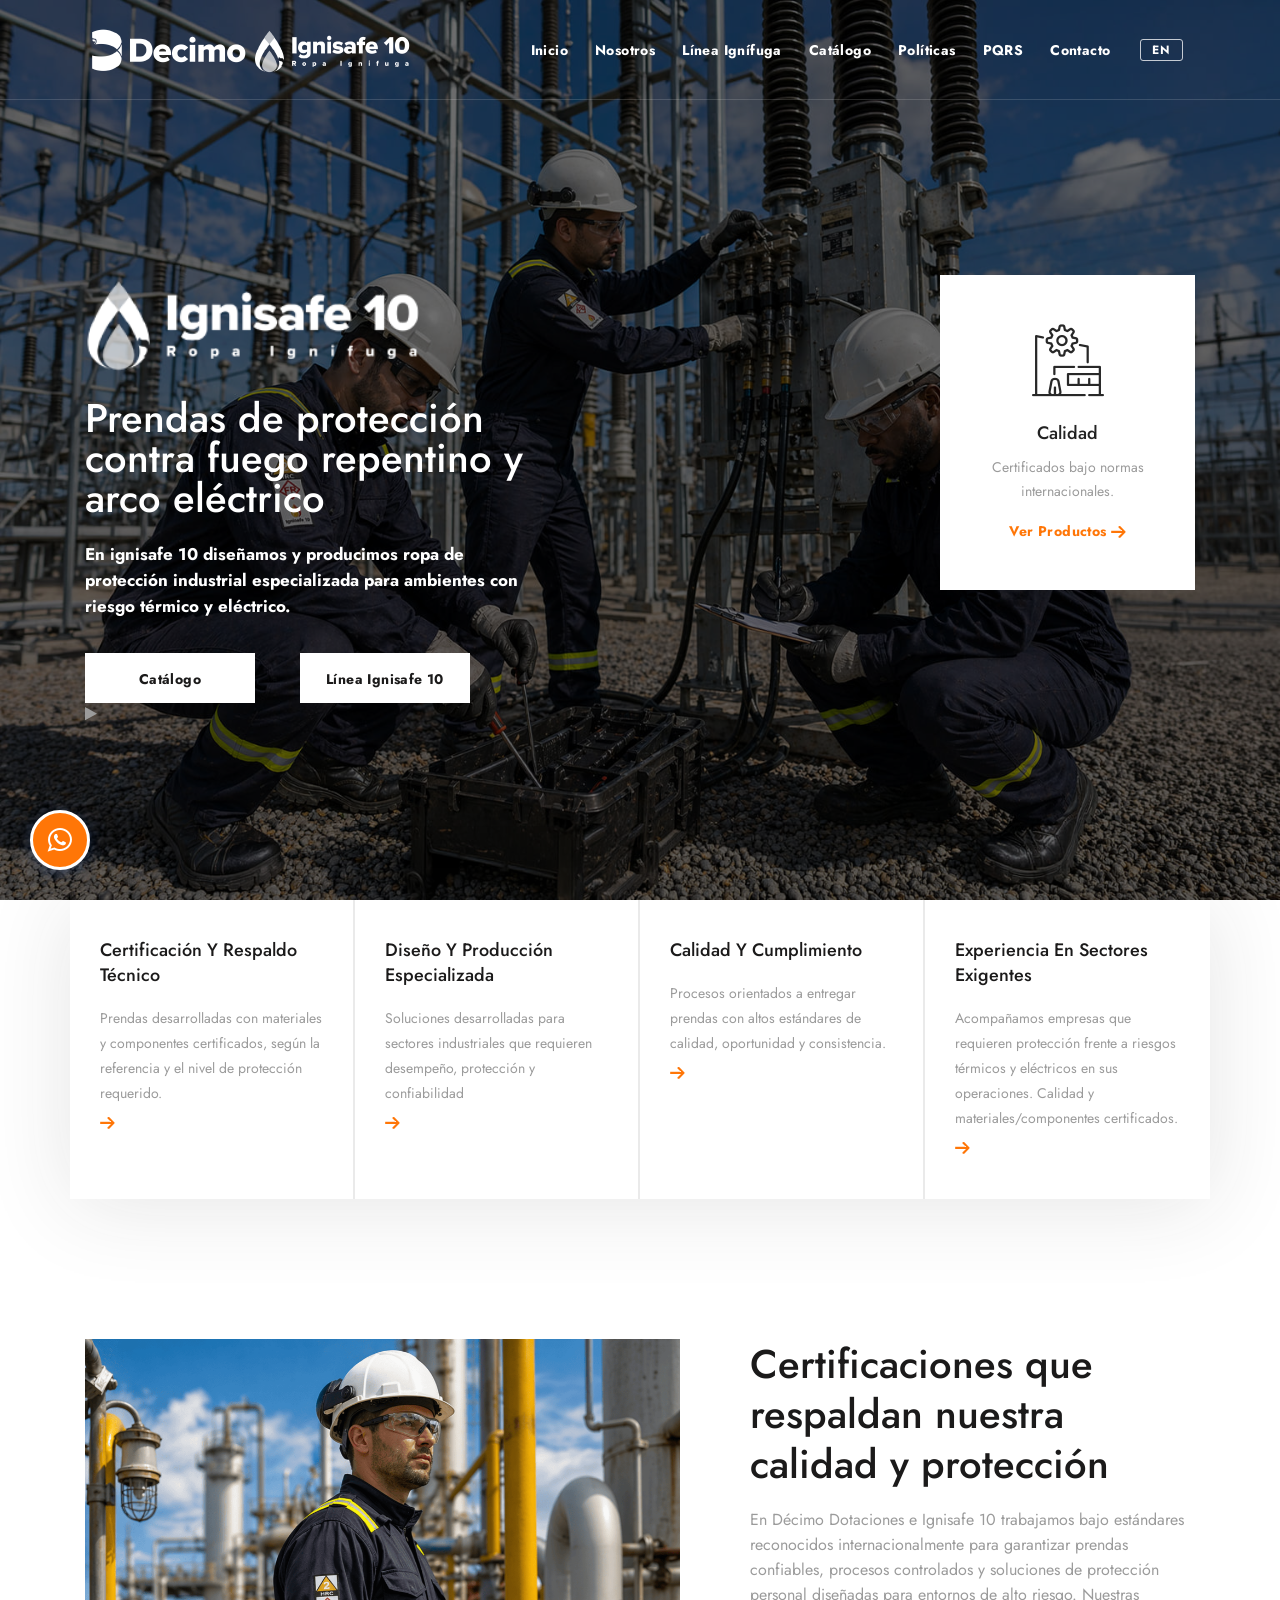
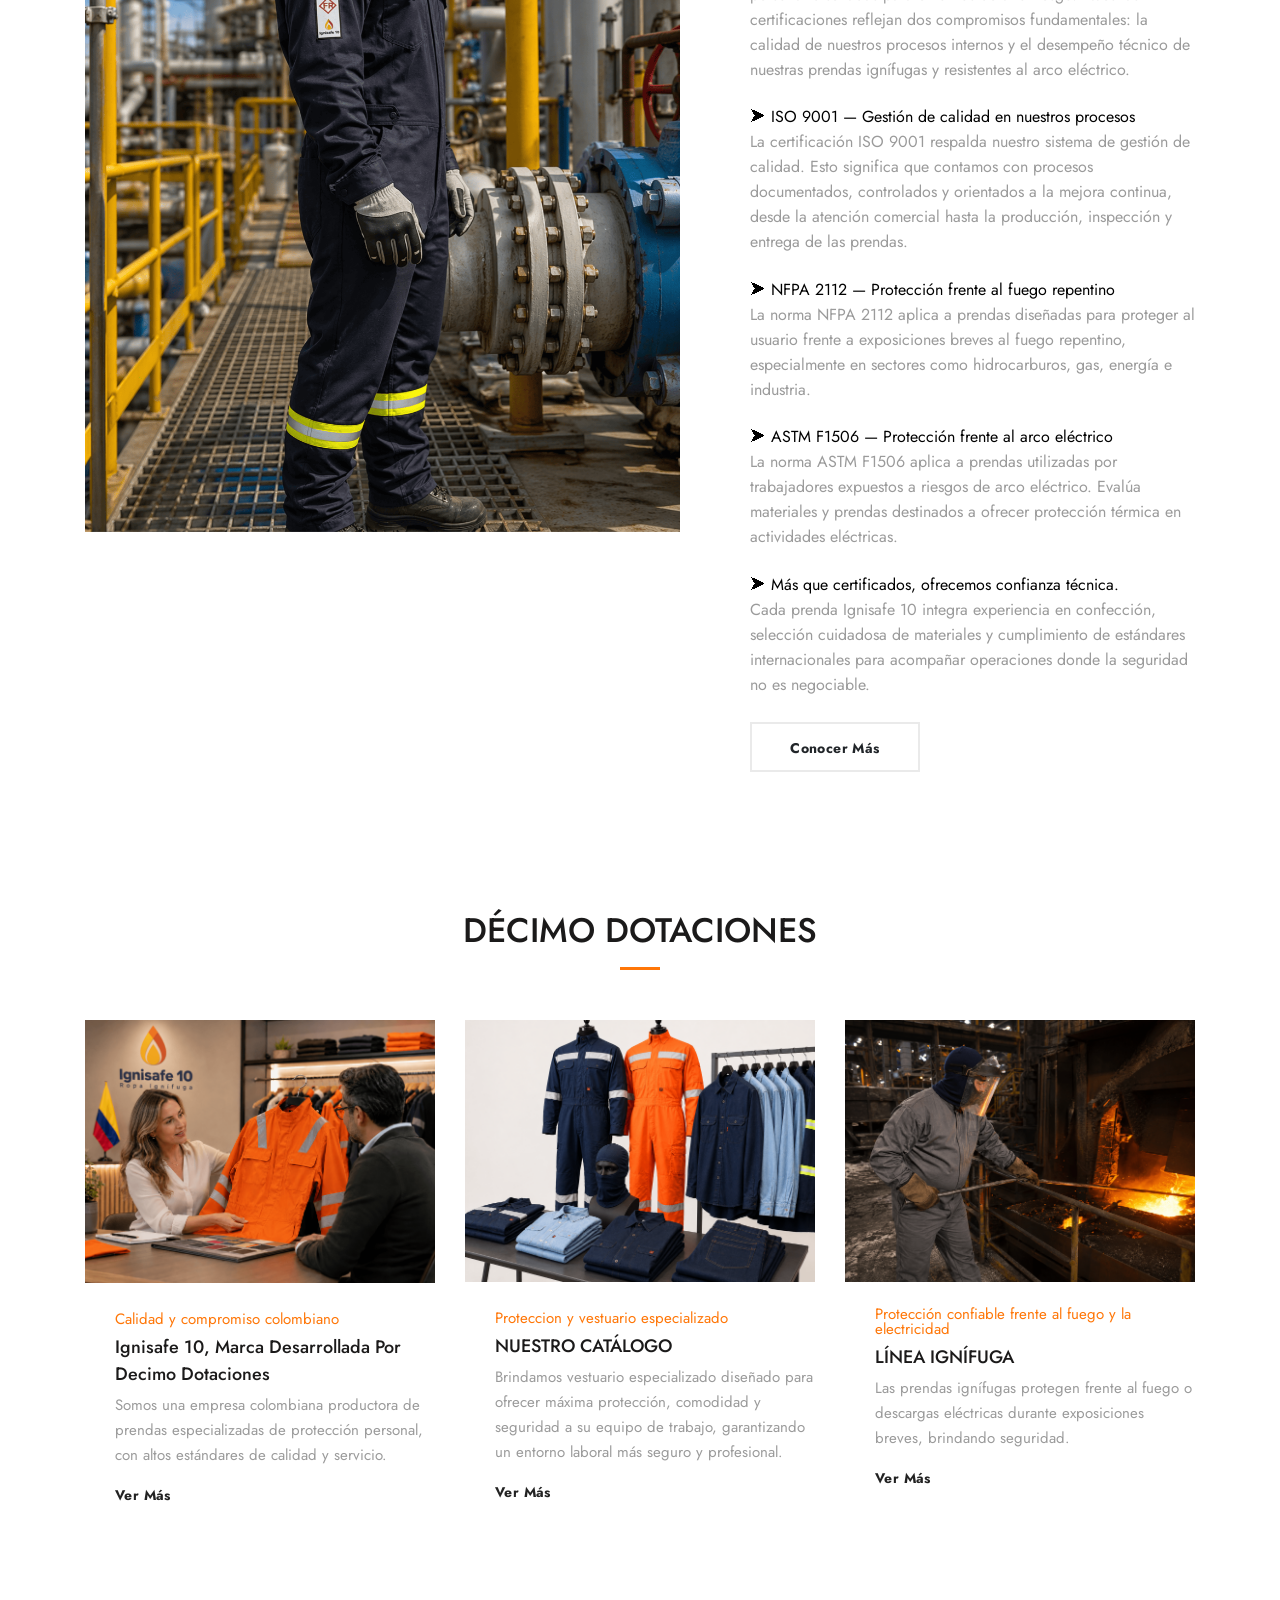
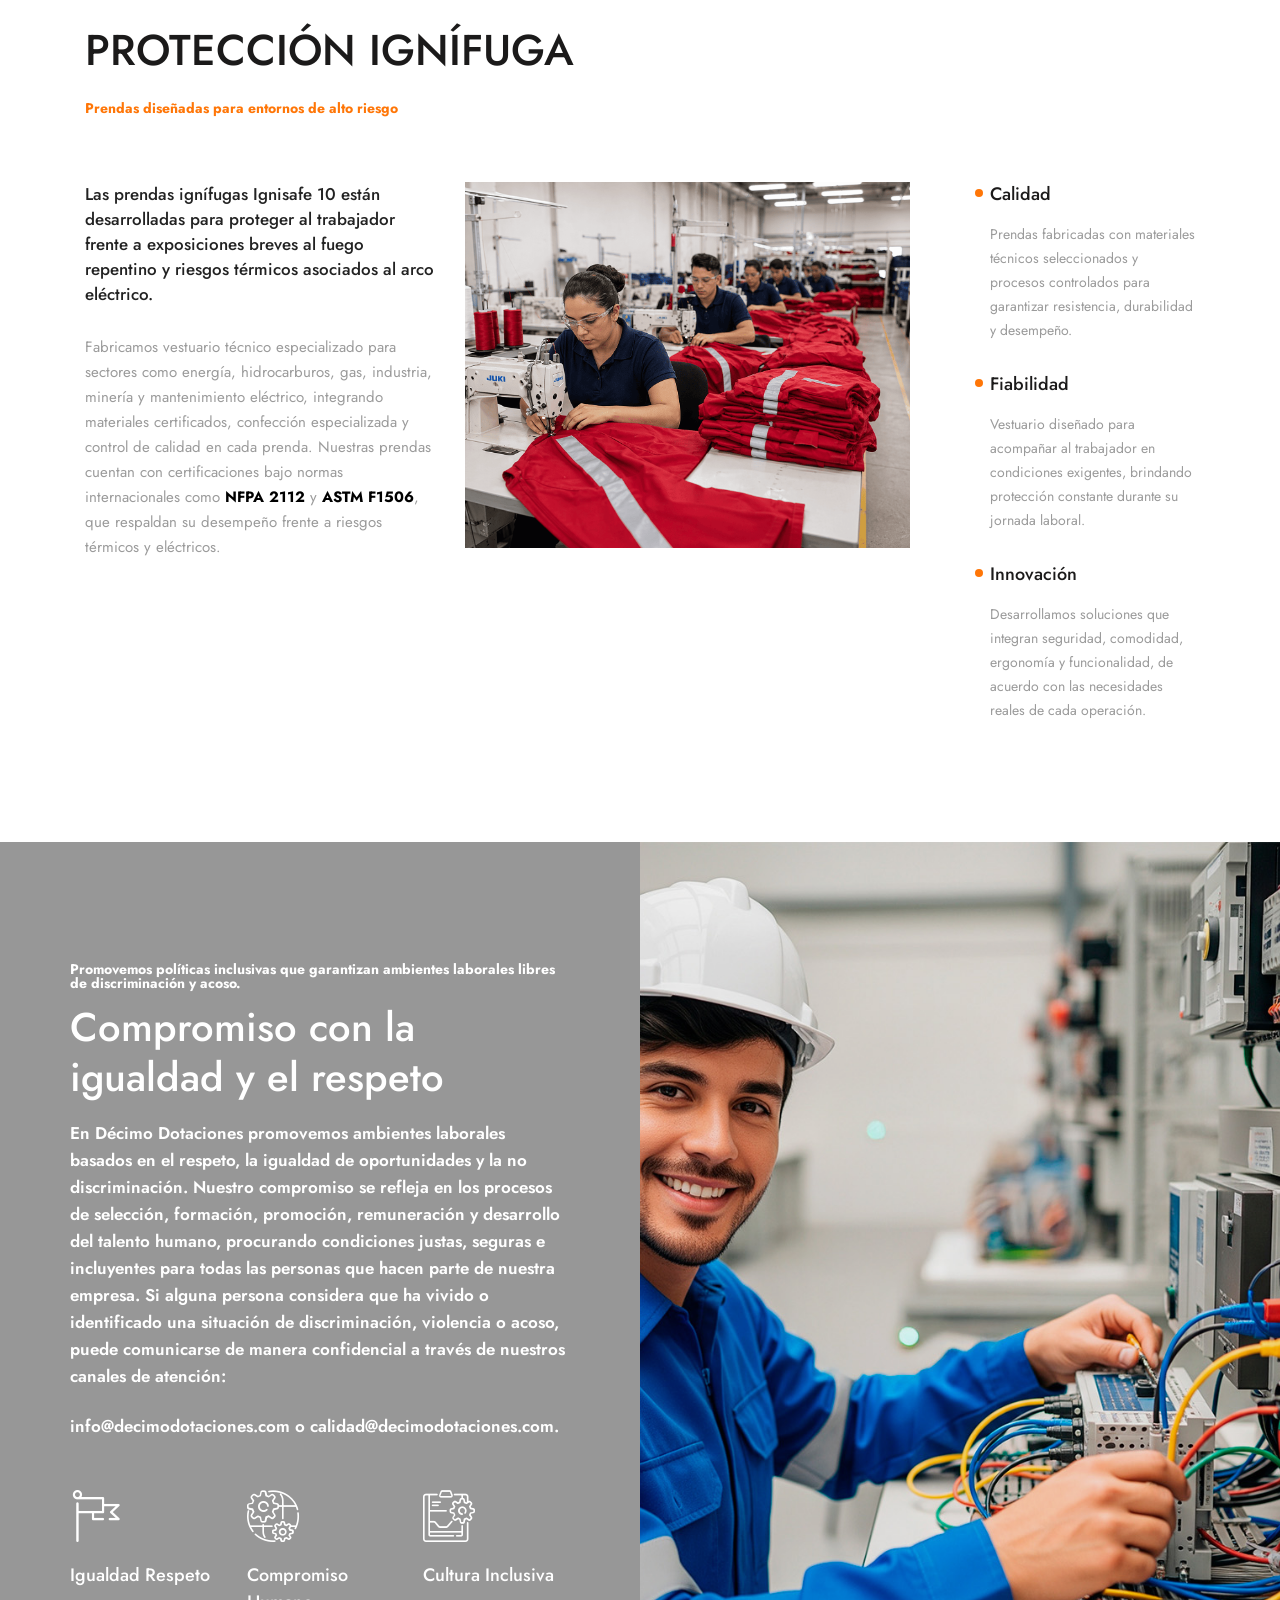
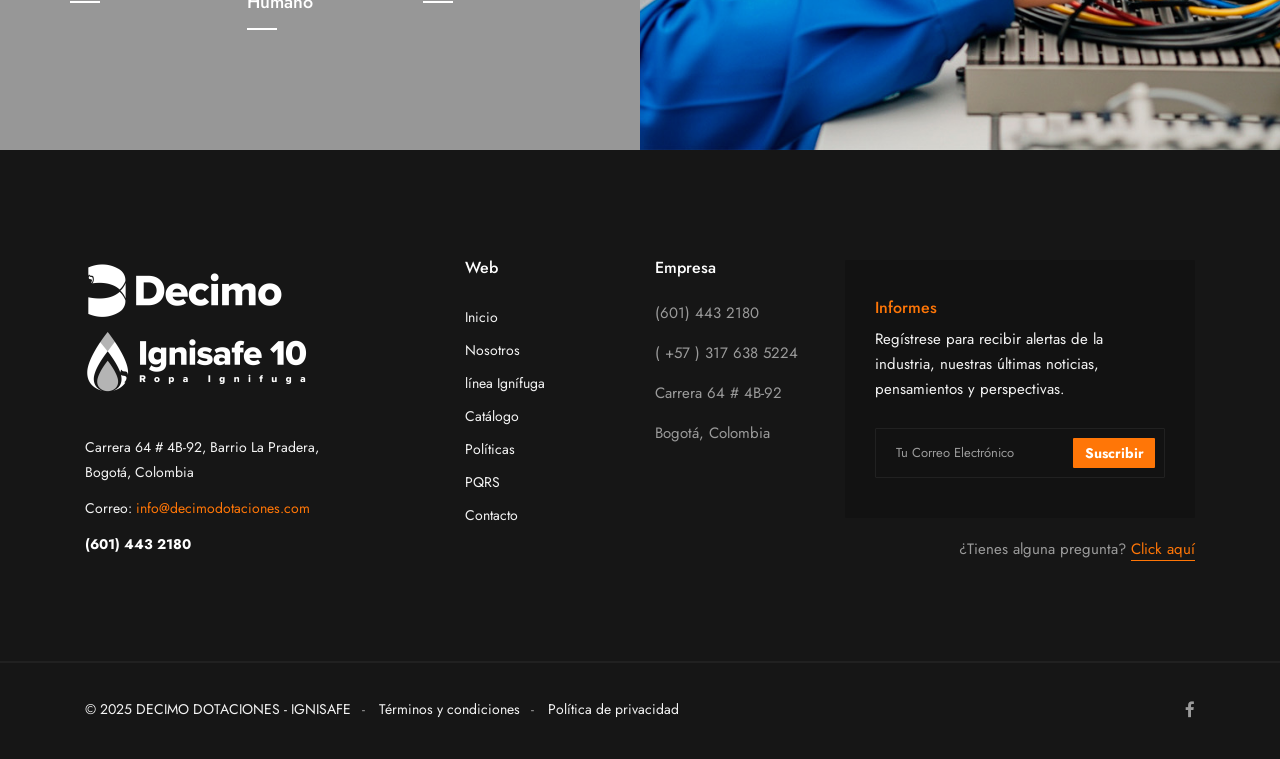
==== commit 4abffea7: "Refactor code structure for improved readability and maintainability" ====
--- a/index.html
+++ b/index.html
@@ -82,9 +82,9 @@
                 <img src="assets/images/logo/ignisafe-light.png"
                   style="width: 90%; height: auto; margin-bottom: 20px; margin-left: -30px;">
                 <div class="slide__content">
-                  <h2 class="slide__title" style="font-size:40px; line-height: 40px;" data-i18n="index.slide1.title">
+                  <h2 class="slide__title solo-primera-mayuscula" style="font-size:40px; line-height: 40px;" data-i18n="index.slide1.title">
                     Prendas de protección contra fuego repentino y arco eléctrico</h2>
-                  <p class="slide__desc" data-i18n="index.slide1.desc">En Ignisafe 10 diseñamos y producimos ropa de
+                  <p class="slide__desc solo-primera-mayuscula" data-i18n="index.slide1.desc">En Ignisafe 10 diseñamos y producimos ropa de
                     protección industrial especializada para ambientes con riesgo térmico y eléctrico.</p>
                   <a href="catalogo.html" class="btn btn__white mr-40" data-i18n="index.slide1.catalog">Ver Catálogo</a>
                   <a href="linea-ignifuga.html" class="btn btn__white mr-40" data-i18n="">línea Ignisafe 10</a>
@@ -121,7 +121,7 @@
             <div class="row">
               <div class="col-sm-12 col-md-12 col-lg-8 col-xl-5">
                 <div class="slide__content">
-                  <h2 class="slide__title" style="font-size:40px; line-height: 40px;" data-i18n="index.slide2.title">
+                  <h2 class="slide__title solo-primera-mayuscula" style="font-size:40px; line-height: 40px;" data-i18n="index.slide2.title">
                     Ignisafe 10, marca especializada en protección industrial</h2>
                   <p class="slide__desc" data-i18n="index.slide2.desc">Décimo Dotaciones desarrolla, a través de
                     Ignisafe 10, prendas de protección contra fuego repentino y arco eléctrico para sectores
@@ -246,7 +246,7 @@
           </div><!-- /.col-lg-7 -->
           <div class="col-sm-12 col-md-12 col-lg-5">
             <div class="heading heading-2">
-              <h2 class="heading__title">Certificaciones que respaldan nuestra calidad y protección</h2>
+              <h2 class="heading__title solo-primera-mayuscula">Certificaciones que respaldan nuestra calidad y protección</h2>
               <p class="heading__desc"> En Décimo Dotaciones e Ignisafe 10 trabajamos bajo estándares reconocidos
                 internacionalmente para garantizar prendas confiables, procesos controlados y soluciones de protección
                 personal diseñadas para entornos de alto riesgo.
@@ -398,7 +398,7 @@
         </div><!-- /.row -->
         <div class="row">
           <div class="col-sm-12 col-md-12 col-lg-4">
-            <div class="about__text mt-30">
+            <div class="about__text">
               <p>Las prendas ignífugas Ignisafe 10 están desarrolladas para proteger al trabajador frente a exposiciones
                 breves al fuego repentino y riesgos térmicos asociados al arco eléctrico.</p>
               <p>Fabricamos vestuario técnico especializado para sectores como energía, hidrocarburos, gas, industria,
@@ -412,13 +412,13 @@
           <div class="col-sm-12 col-md-8 col-lg-5">
             <div class="about__img">
               <img src="assets/images/about/3.png" alt="about" class="img-fluid">
-              <a href="https://www.youtube.com/watch?v=_6B--K61w0I" class="btn btn__primary popup-video">
+              <!-- <a href="#" class="btn btn__primary popup-video">
                 <span data-i18n="index.about2.video">Ver Video!</span>
-              </a>
+              </a> -->
             </div><!-- /.about-img -->
           </div><!-- /.col-lg-5 -->
           <div class="col-sm-12 col-md-12 col-lg-3">
-            <div class="features-list features-list-layout1 mt-30">
+            <div class="features-list features-list-layout1">
               <div class="feature-item feature-list-item">
                 <div class="feature__content">
                   <h4 class="feature__title" data-i18n="index.about2.qual.title">Calidad</h4>
@@ -668,4 +668,4 @@
   <script src="assets/js/main.js"></script>
 </body>
 
-</html>+</html>
--- a/assets/css/style.css
+++ b/assets/css/style.css
@@ -144,6 +144,14 @@
   background-color: transparent;
 }
 
+.solo-primera-mayuscula {
+  text-transform: lowercase;
+}
+
+.solo-primera-mayuscula::first-letter {
+  text-transform: uppercase;
+}
+
 /*----------------------------
       Helper Classes
 ----------------------------*/
@@ -1094,7 +1102,7 @@
   width: 100%;
   height: 100%;
   z-index: -1;
-  background-color: rgba(27, 26, 26, 0.55);
+  background-color: rgba(0, 0, 0, 0.57);
 }
 
 .bg-overlay-2:before {
@@ -5166,6 +5174,22 @@
   transition: all 0.6s linear;
 }
 
+.project-item .project__label {
+  position: absolute;
+  top: 18px;
+  left: 18px;
+  z-index: 3;
+  max-width: calc(100% - 36px);
+  padding: 8px 12px;
+  border-radius: 3px;
+  background-color: #ff7607;
+  color: #ffffff;
+  font-size: 13px;
+  font-weight: 700;
+  line-height: 1.2;
+  text-transform: uppercase;
+}
+
 .project-item:hover .project__img img {
   -webkit-transform: scale(1.1);
   -moz-transform: scale(1.1);
@@ -7715,9 +7739,7 @@
   color: #ffffff;
 }
 
-.about-2 .about__img {
-
-}
+.about-2 .about__img {}
 
 .about-2 .about__img.animated-img {
   opacity: 1;
@@ -8119,10 +8141,12 @@
     transform: scale(1);
     opacity: 0.7;
   }
+
   70% {
     transform: scale(1.5);
     opacity: 0;
   }
+
   100% {
     transform: scale(1.5);
     opacity: 0;
@@ -8134,10 +8158,12 @@
     bottom: 20px;
     left: 20px;
   }
+
   .whatsapp-float__btn {
     width: 52px;
     height: 52px;
   }
+
   .whatsapp-float__btn i {
     font-size: 24px;
   }
@@ -8166,9 +8192,7 @@
   margin-bottom: 16px;
 }
 
-.ca-heading--green {
-
-}
+.ca-heading--green {}
 
 .ca-divider {
   width: 52px;
@@ -8224,7 +8248,7 @@
   display: flex;
   align-items: center;
   justify-content: center;
-  box-shadow: 0 2px 8px rgba(0,0,0,0.15);
+  box-shadow: 0 2px 8px rgba(0, 0, 0, 0.15);
   z-index: 1;
 }
 
@@ -8289,8 +8313,15 @@
 }
 
 @keyframes caModalIn {
-  from { opacity: 0; transform: scale(0.93) translateY(20px); }
-  to   { opacity: 1; transform: scale(1)    translateY(0);    }
+  from {
+    opacity: 0;
+    transform: scale(0.93) translateY(20px);
+  }
+
+  to {
+    opacity: 1;
+    transform: scale(1) translateY(0);
+  }
 }
 
 .ca-modal__close {
@@ -8298,7 +8329,7 @@
   top: 14px;
   right: 14px;
   z-index: 2;
-  background: rgba(255,255,255,0.92);
+  background: rgba(255, 255, 255, 0.92);
   border: none;
   border-radius: 50%;
   width: 38px;
@@ -8310,7 +8341,7 @@
   align-items: center;
   justify-content: center;
   color: #333;
-  box-shadow: 0 2px 10px rgba(0,0,0,0.22);
+  box-shadow: 0 2px 10px rgba(0, 0, 0, 0.22);
   transition: background 0.2s, transform 0.15s;
 }
 
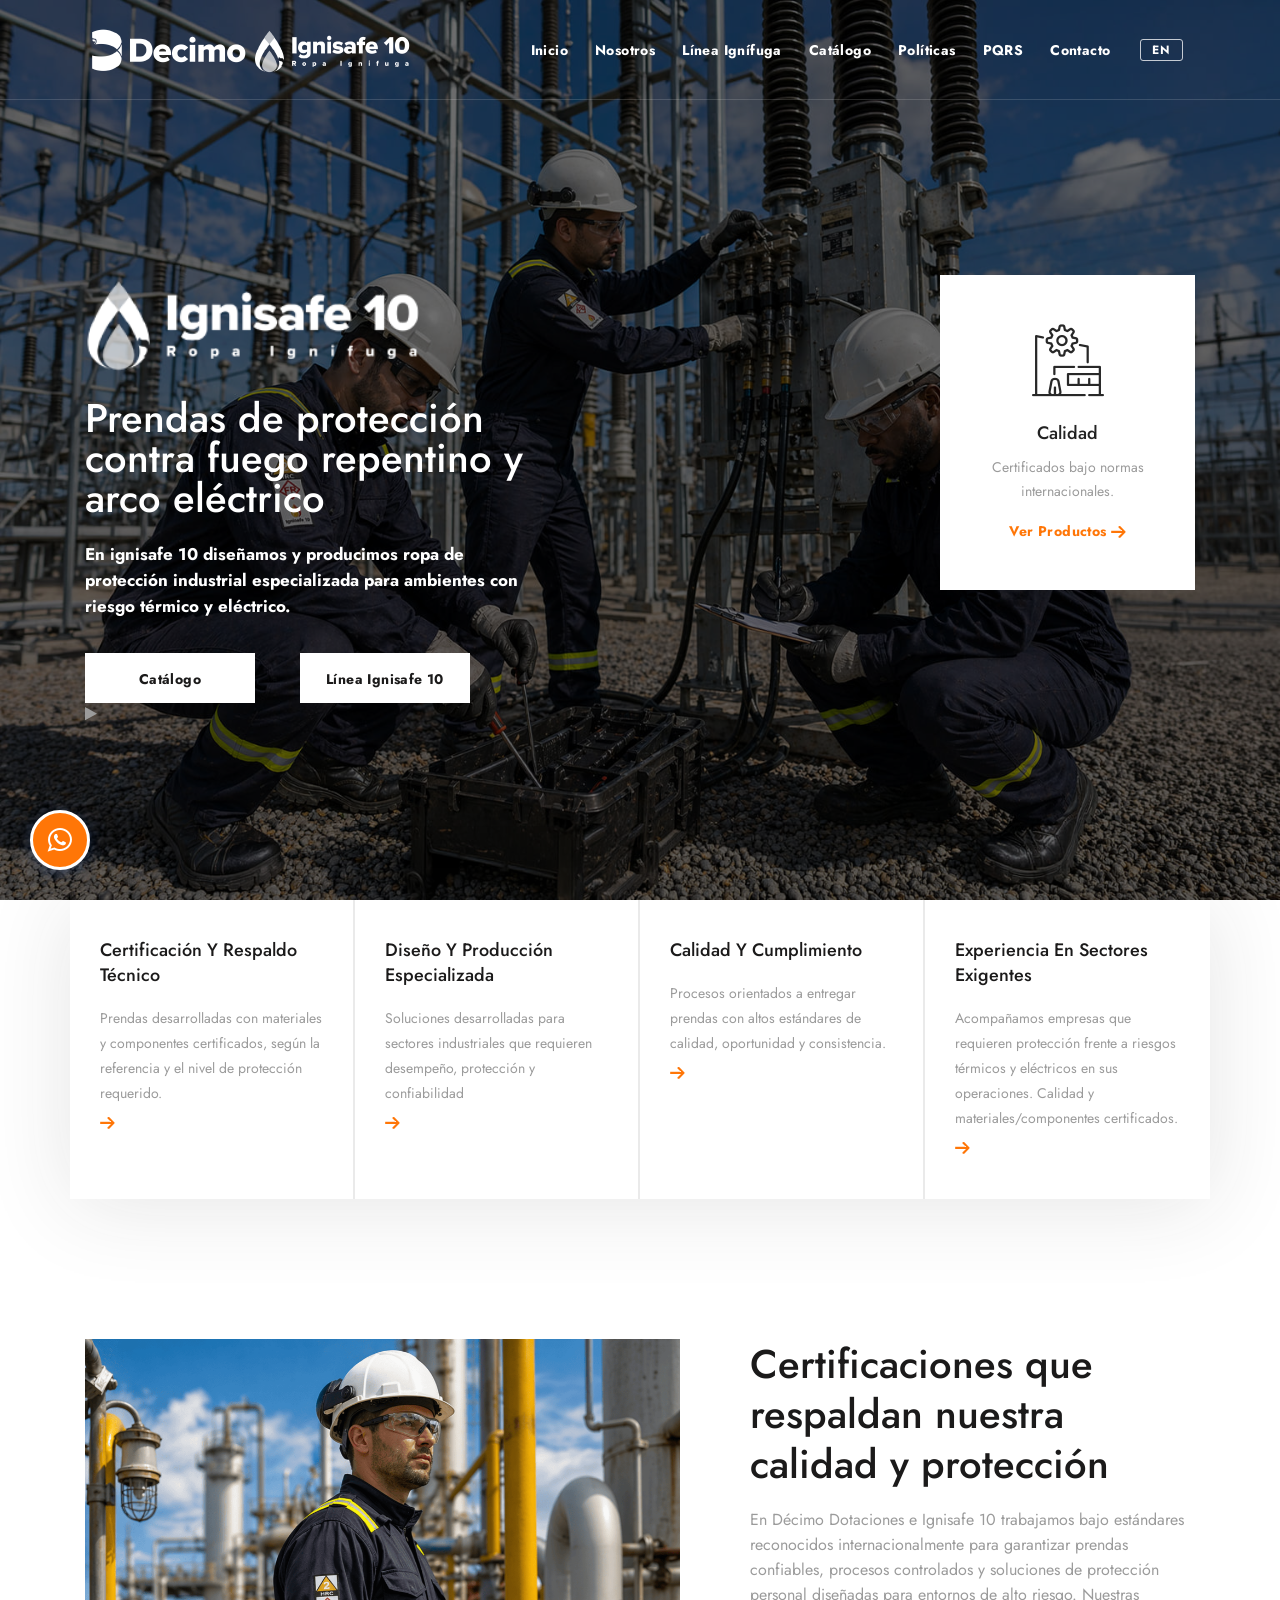
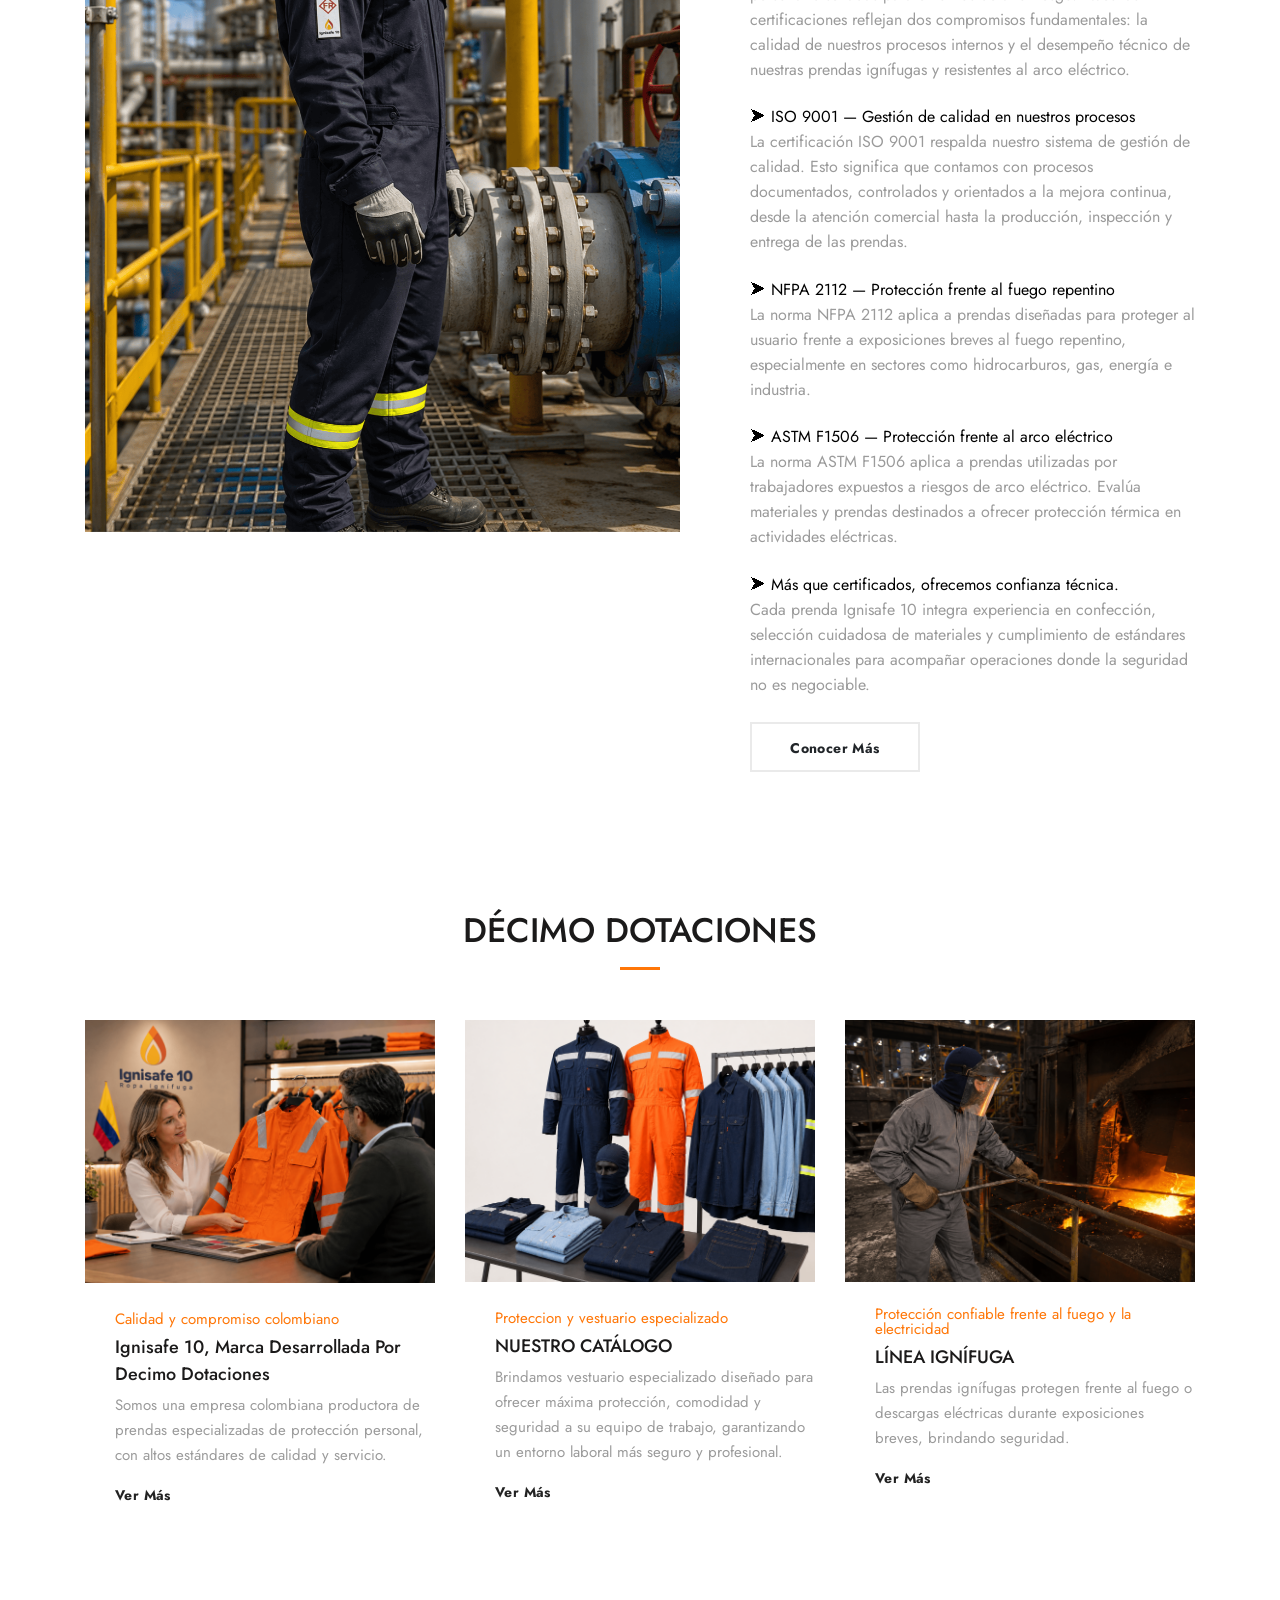
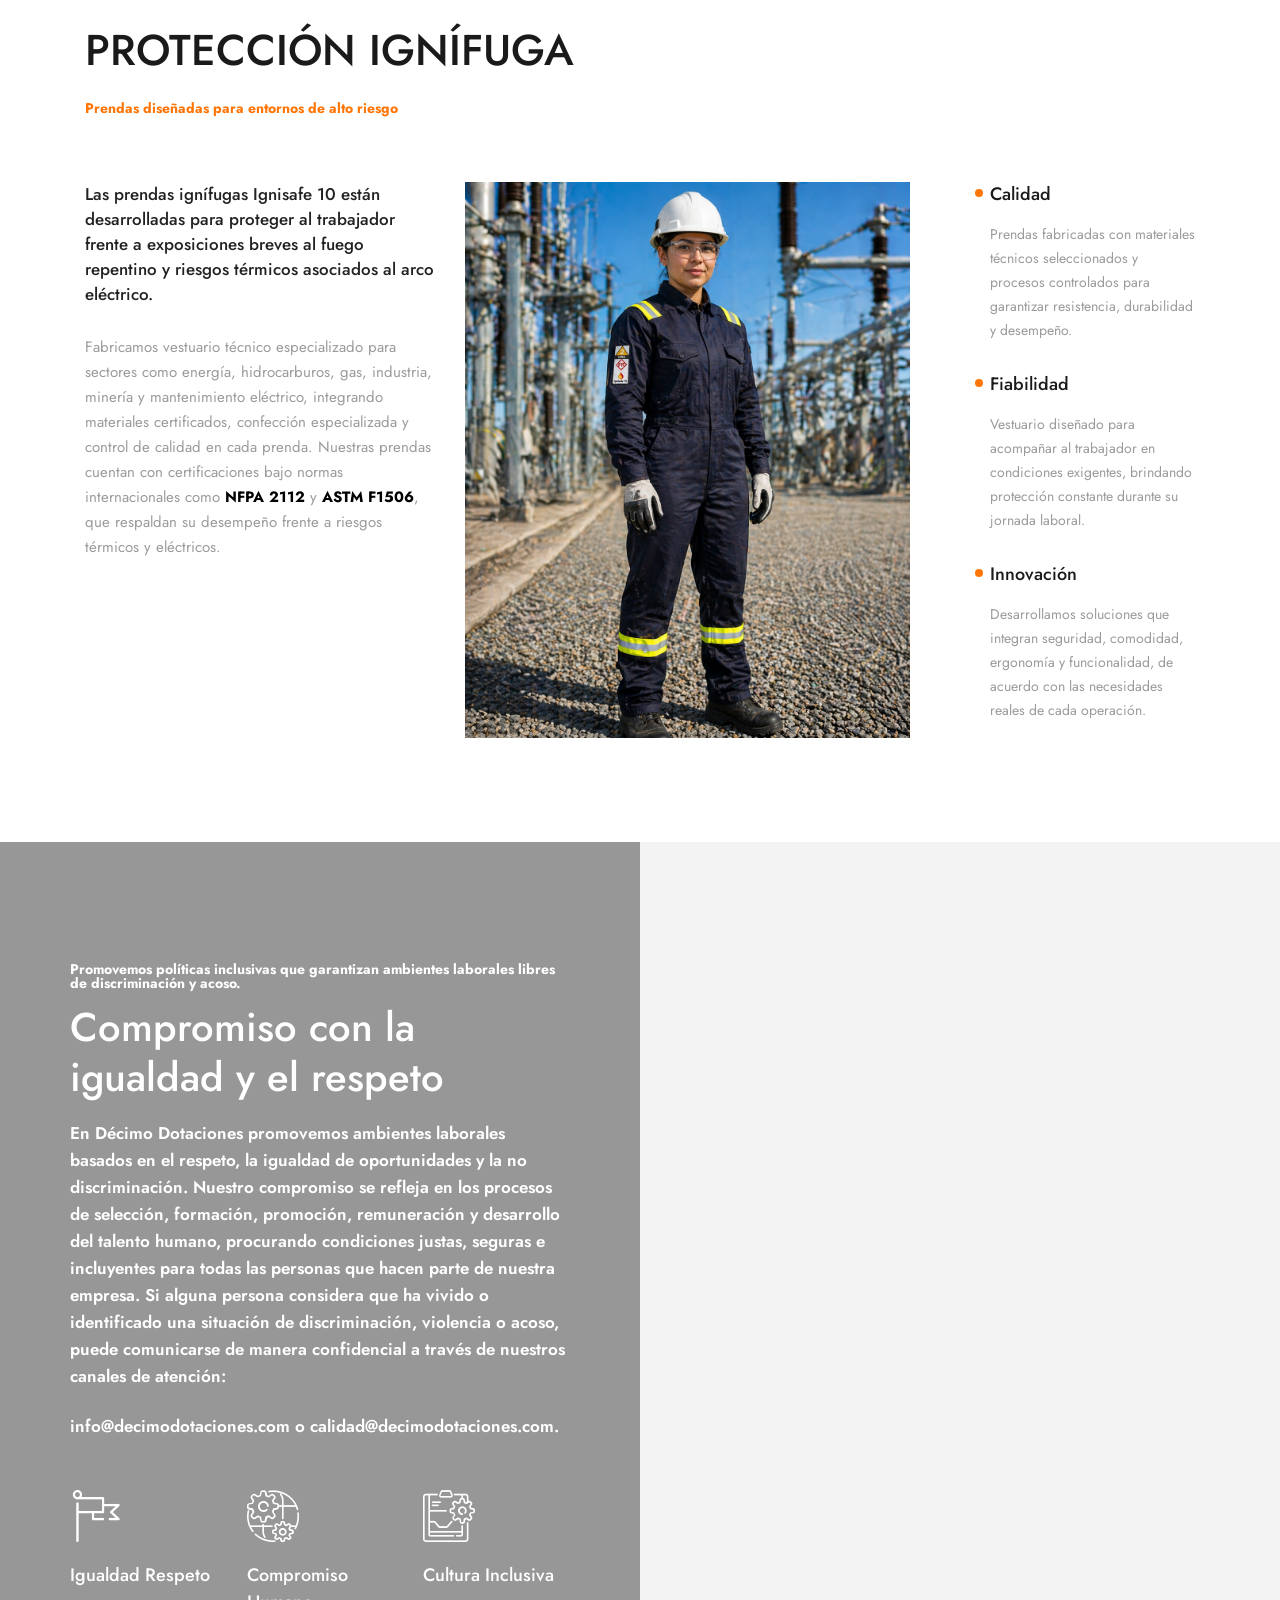
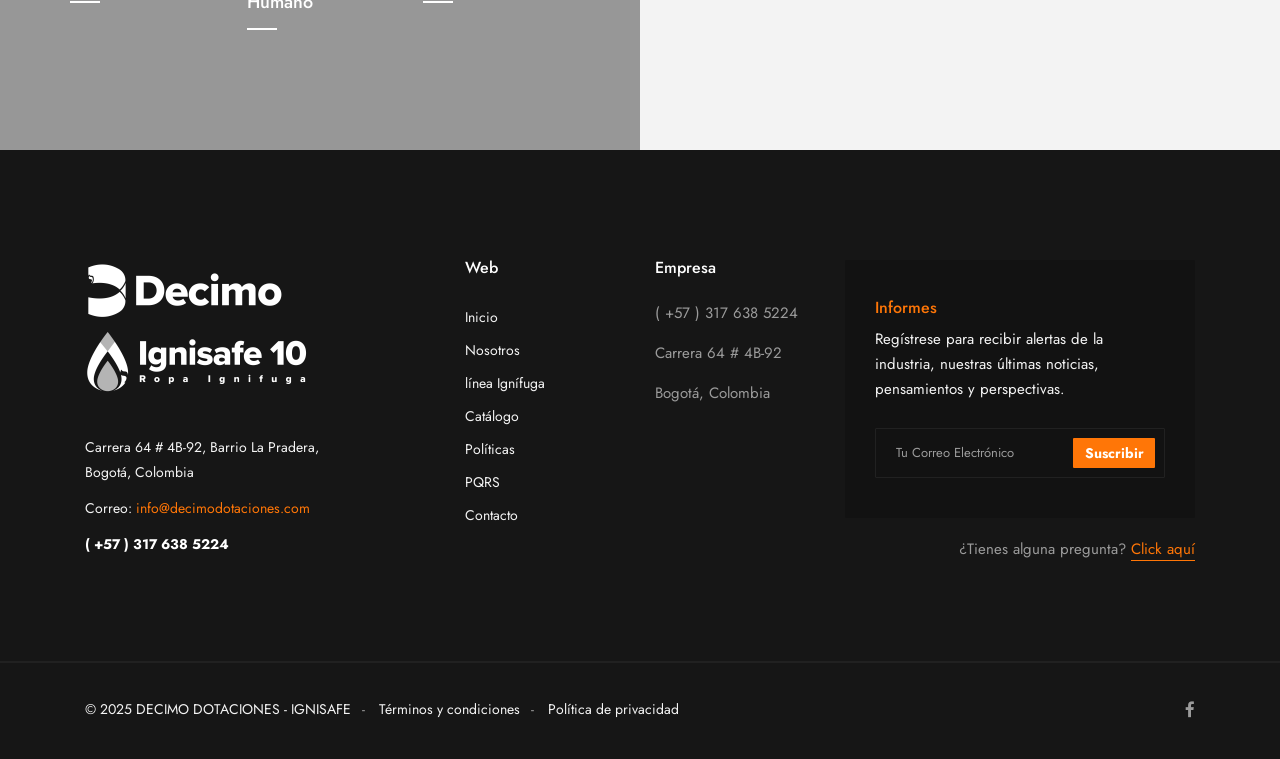
==== commit c50eefb4: "Add new page title image (3.jpeg) to assets" ====
--- a/index.html
+++ b/index.html
@@ -526,7 +526,7 @@
           </div><!-- /.col-lg-6 -->
           <div class="col-sm-12 col-md-12 col-lg-6 bg-overlay bg-overlay-4">
             <div class="bg-img">
-              <img src="assets/images/banners/1.jpg" alt="background">
+              <img src="assets/images/banners/1.jpeg" alt="background">
             </div><!-- /.col-lg-6 -->
           </div><!-- /.col-lg-6 -->
         </div><!-- /.row -->
@@ -546,7 +546,7 @@
                 <p>Carrera 64 # 4B-92, Barrio La Pradera, <br>Bogotá, Colombia</p>
                 <p><span data-i18n="footer.emailLabel">Correo:</span> <a
                     href="mailto:info@decimodotaciones.com">info@decimodotaciones.com</a></p>
-                <p><a href="tel:002010612457410" class="font-weight-bold color-white">(601) 443 2180</a></p>
+                <p><a href="tel:002010612457410" class="font-weight-bold color-white">( +57 ) 317 638 5224</a></p>
               </div>
             </div><!-- /.col-lg-4 -->
             <div class="col-6 col-sm-6 col-md-3 col-lg-2 footer__widget footer__widget-nav">
@@ -572,9 +572,6 @@
               <div class="footer__widget-content">
                 <nav>
                   <ul class="list-unstyled">
-                    <li>
-                      <p>(601) 443 2180</p>
-                    </li>
                     <li>
                       <p>( +57 ) 317 638 5224</p>
                     </li>
